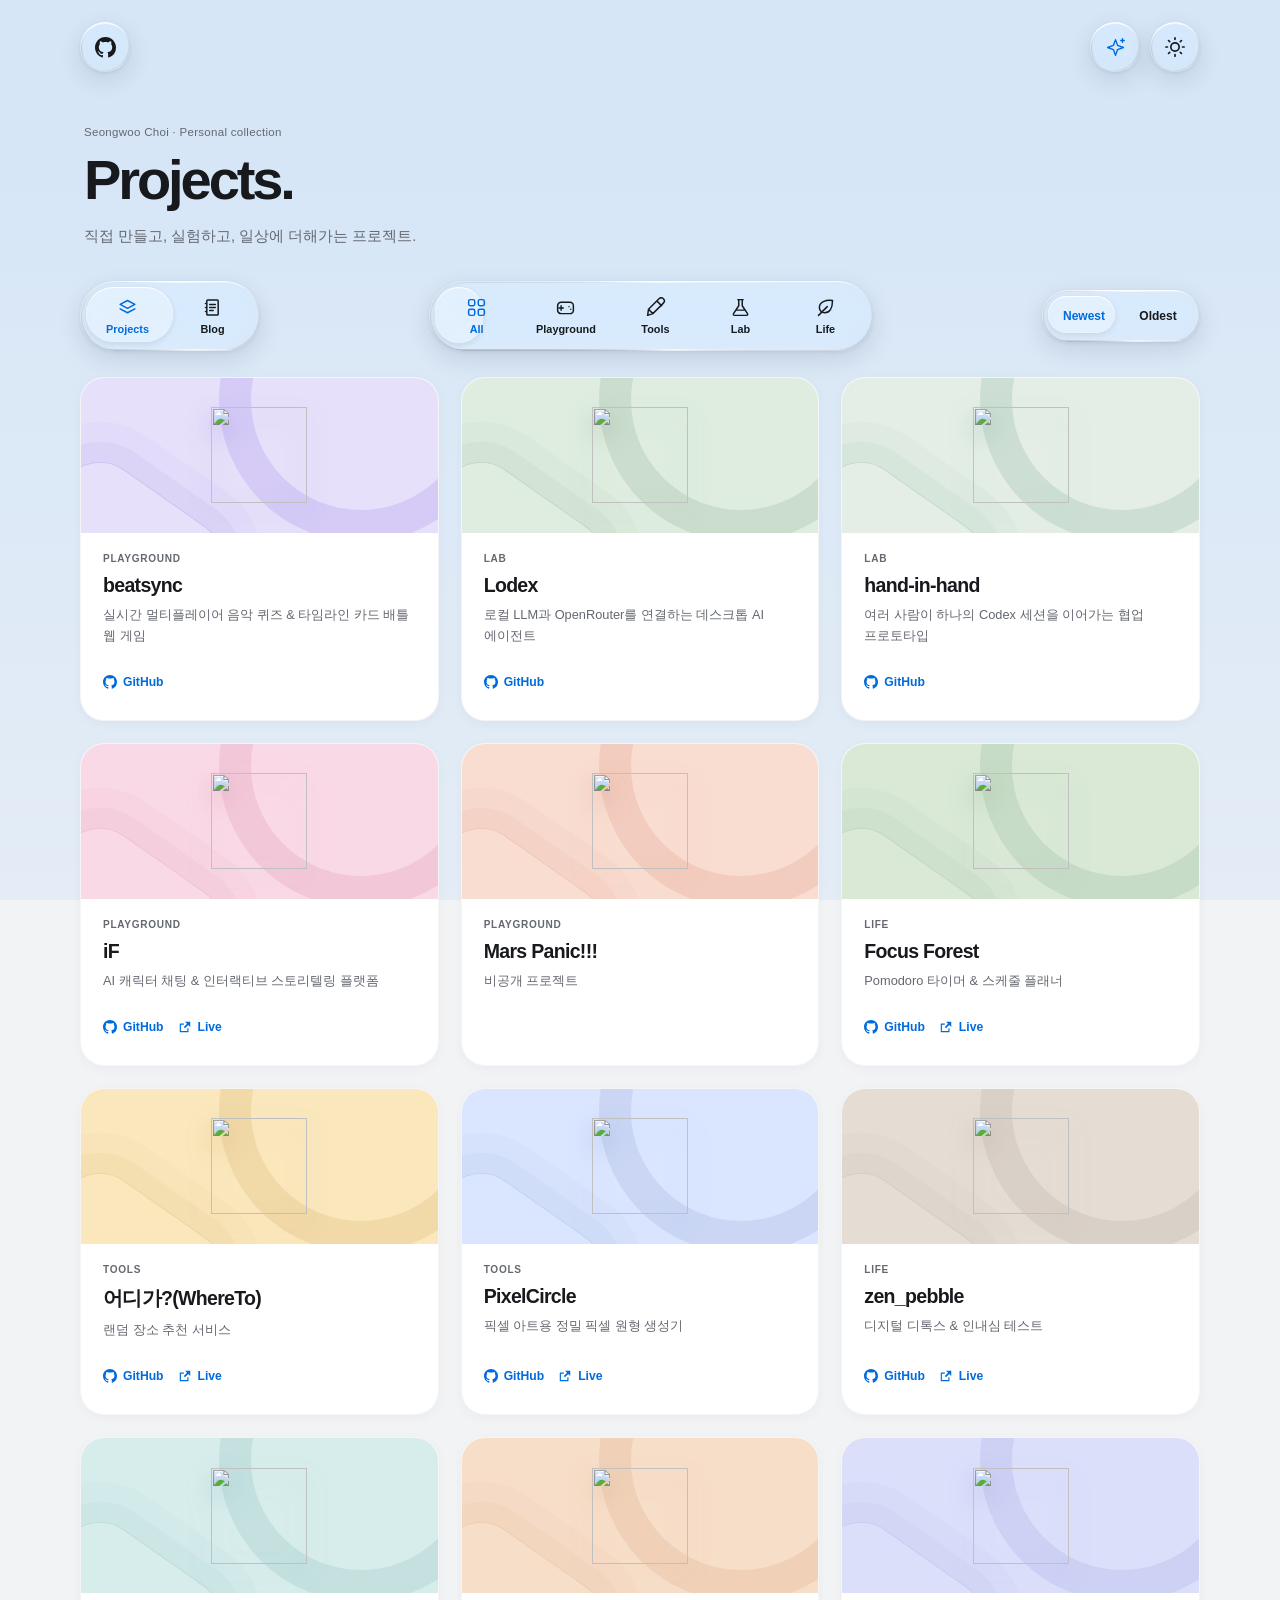
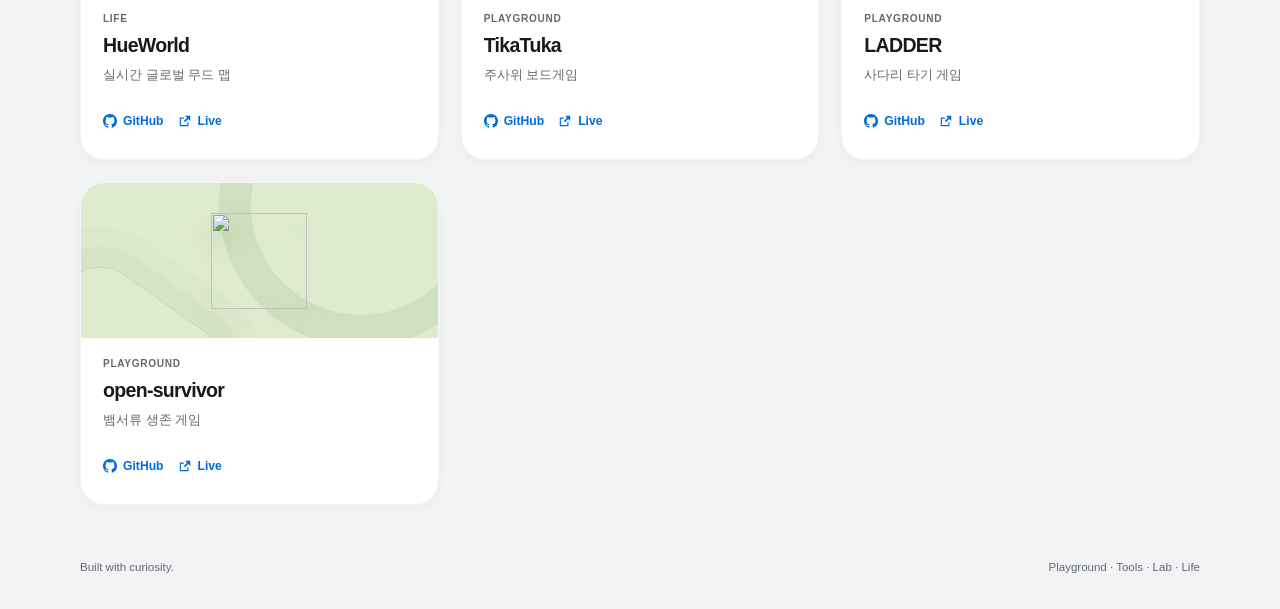
==== index.html @ c8cc0b93 "Pin the post title in a frosted bar and right-align post controls" ====
<!DOCTYPE html>
<html lang="ko">
<head>
<meta charset="UTF-8">
<meta name="viewport" content="width=device-width, initial-scale=1.0, viewport-fit=cover">
<title>My Projects</title>
<link rel="icon" href="data:image/svg+xml,<svg xmlns='http://www.w3.org/2000/svg' viewBox='0 0 32 32'><defs><linearGradient id='g' x1='0' y1='0' x2='1' y2='1'><stop offset='0' stop-color='%23ffffff'/><stop offset='1' stop-color='%23cfe0f5'/></linearGradient></defs><rect width='32' height='32' rx='9' fill='url(%23g)'/><rect x='5' y='11' width='22' height='10' rx='5' fill='%23a8c6ea'/><circle cx='12' cy='16' r='3.2' fill='%23ffffff'/></svg>">
<style>
  :root {
    --safe-area-top: env(safe-area-inset-top, 0px);
    --safe-area-right: env(safe-area-inset-right, 0px);
    --safe-area-bottom: env(safe-area-inset-bottom, 0px);
    --safe-area-left: env(safe-area-inset-left, 0px);
    --bg: #f5f7fa;
    --card-bg: #ffffff;
    --card-shadow: 0 2px 12px rgba(0,0,0,0.08);
    --card-border: 1px solid #e8ecf1;
    --text: #1a1a2e;
    --text-secondary: #555;
    --accent: #4361ee;
    --accent-hover: #3a56d4;
    --header-bg: rgba(255,255,255,0.8);
    --toggle-bg: #e8ecf1;
    --toggle-color: #333;
    --glow: none;
  }
  * { margin: 0; padding: 0; box-sizing: border-box; }
  [hidden] { display: none !important; }
  body {
    font-family: -apple-system, BlinkMacSystemFont, 'Segoe UI', Roboto, 'Noto Sans KR', sans-serif;
    background: var(--bg);
    color: var(--text);
    min-height: 100vh;
    min-height: 100dvh;
    /* Keep content inside device cutouts, with bottom clearance only at the end of the page. */
    padding: var(--safe-area-top) var(--safe-area-right) var(--safe-area-bottom) var(--safe-area-left);
    transition: background 0.6s ease, color 0.4s ease;
    position: relative;
    overflow-x: hidden;
  }

  header {
    position: relative;
    z-index: 2;
    display: flex;
    justify-content: space-between;
    align-items: center;
    padding: 20px 32px;
    backdrop-filter: blur(12px);
    -webkit-backdrop-filter: blur(12px);
    background: var(--header-bg);
    border-bottom: var(--card-border);
    transition: background 0.5s ease, border 0.4s ease;
  }
  header .title-area {
    display: flex;
    align-items: center;
    gap: 10px;
    color: var(--text);
    text-decoration: none;
  }
  header h1 {
    font-size: 1.5rem;
    font-weight: 700;
    letter-spacing: -0.02em;
  }
  header .title-area svg {
    flex-shrink: 0;
    color: var(--text-secondary);
    transition: color 0.25s ease, transform 0.25s ease;
  }
  header .title-area:hover svg {
    color: var(--accent);
    transform: scale(1.12);
  }
  header .title-area svg {
    width: 22px;
    height: 22px;
    fill: currentColor;
  }
  .header-actions {
    display: flex;
    align-items: center;
    gap: 8px;
  }
  #mode-toggle {
    display: flex;
    align-items: center;
    justify-content: center;
    width: 40px;
    height: 40px;
    border-radius: 50%;
    border: var(--card-border);
    background: var(--toggle-bg);
    color: var(--toggle-color);
    cursor: pointer;
    transition: all 0.3s ease;
    backdrop-filter: blur(4px);
    flex-shrink: 0;
  }
  #mode-toggle:hover {
    transform: scale(1.08);
    box-shadow: var(--glow);
  }
  #mode-toggle svg {
    width: 20px;
    height: 20px;
    display: block;
  }
  #mode-toggle:disabled { opacity: 0.5; cursor: default; transform: none; }
  button { font-family: inherit; }
  :is(button, a):focus-visible { outline: 3px solid var(--accent); outline-offset: 4px; }

  main {
    position: relative;
    z-index: 1;
    max-width: 960px;
    margin: 40px auto 60px;
    padding: 0 24px 40px;
  }
  .grid {
    display: grid;
    grid-template-columns: repeat(auto-fit, minmax(280px, 1fr));
    gap: 28px;
  }
  .card {
    background: var(--card-bg);
    border: var(--card-border);
    border-radius: 20px;
    padding: 32px 28px;
    box-shadow: var(--card-shadow);
    backdrop-filter: blur(8px);
    -webkit-backdrop-filter: blur(8px);
    transition: all 0.4s cubic-bezier(0.175, 0.885, 0.32, 1.275);
    display: flex;
    flex-direction: column;
  }
  .card:hover {
    transform: translateY(-6px) scale(1.02);
    box-shadow: var(--card-shadow), var(--glow);
    border-color: var(--accent);
  }
  .card h2 {
    font-size: 1.5rem;
    font-weight: 700;
    margin-bottom: 6px;
    letter-spacing: -0.02em;
  }
  .card .desc {
    font-size: 0.95rem;
    color: var(--text-secondary);
    margin-bottom: 20px;
    line-height: 1.5;
  }
  .card .links {
    margin-top: auto;
    display: flex;
    gap: 12px;
  }
  .card .links a {
    display: inline-flex;
    align-items: center;
    gap: 6px;
    padding: 8px 18px;
    border-radius: 999px;
    font-size: 0.85rem;
    font-weight: 600;
    text-decoration: none;
    transition: all 0.25s ease;
    border: 1px solid var(--accent);
    color: var(--accent);
    background: transparent;
  }
  .card .links a:hover {
    background: var(--accent);
    color: #fff;
  }
  .card .links a svg {
    width: 16px;
    height: 16px;
    fill: currentColor;
    flex-shrink: 0;
  }

  .tabs {
    position: relative;
    z-index: 1;
    display: flex;
    justify-content: center;
    flex-wrap: wrap;
    gap: 8px;
    max-width: 960px;
    margin: 36px auto 0;
    padding: 0 24px;
  }
  .tab-btn {
    appearance: none;
    border: var(--card-border);
    background: var(--toggle-bg);
    color: var(--toggle-color);
    padding: 9px 20px;
    border-radius: 999px;
    font-size: 0.85rem;
    font-weight: 600;
    cursor: pointer;
    transition: all 0.3s ease;
    backdrop-filter: blur(4px);
  }
  .tab-btn:hover {
    transform: scale(1.04);
    box-shadow: var(--glow);
    border-color: var(--accent);
    color: var(--accent);
  }
  .tab-btn.active {
    background: var(--accent);
    border-color: var(--accent);
    color: #fff;
  }
  .tabs-divider {
    width: 1px;
    height: 24px;
    background: currentColor;
    opacity: 0.25;
    align-self: center;
  }

  @media (max-width: 640px) {
    header { padding: 16px 20px; flex-wrap: wrap; gap: 12px; }
    header h1 { font-size: 1.2rem; }
    main { margin-top: 32px; padding: 0 16px 40px; }
    .grid { gap: 20px; }
    .card { padding: 24px 20px; }
    .card h2 { font-size: 1.25rem; }
    .tabs { margin-top: 24px; }
  }

</style>
<link rel="stylesheet" href="liquid-glass.css">
<link rel="stylesheet" href="blog.css">
<script src="liquid-glass.js" defer></script>
<script src="liquid-glass-ui.js" defer></script>
<script src="blog.js" defer></script>
</head>
<body data-theme="liquid-glass" data-mode="light" data-liquid-motion="full">
<script>
  // Resolve the initial mode before rendering visible content, without saving an automatic choice.
  (function() {
    let savedMode = null;
    try { savedMode = localStorage.getItem('projects-portal-mode'); } catch {}
    const prefersDark = typeof window.matchMedia === 'function' && window.matchMedia('(prefers-color-scheme: dark)').matches;
    const mode = savedMode === 'light' || savedMode === 'dark' ? savedMode : (prefersDark ? 'dark' : 'light');
    document.body.dataset.mode = mode;
    document.body.style.colorScheme = mode;
  })();
</script>
<div class="glass-scene" aria-hidden="true"></div>

<header>
  <a class="title-area" data-liquid-surface href="https://github.com/sonic240612" target="_blank" rel="noopener" aria-label="GitHub profile">
    <h1>My Projects</h1>
      <svg viewBox="0 0 16 16"><path d="M8 0C3.58 0 0 3.58 0 8c0 3.54 2.29 6.53 5.47 7.59.4.07.55-.17.55-.38 0-.19-.01-.82-.01-1.49-2.01.37-2.53-.49-2.69-.94-.09-.23-.48-.94-.82-1.13-.28-.15-.68-.52-.01-.53.63-.01 1.08.58 1.23.82.72 1.21 1.87.87 2.33.66.07-.52.28-.87.51-1.07-1.78-.2-3.64-.89-3.64-3.95 0-.87.31-1.59.82-2.15-.08-.2-.36-1.02.08-2.12 0 0 .67-.21 2.2.82.64-.18 1.32-.27 2-.27.68 0 1.36.09 2 .27 1.53-1.04 2.2-.82 2.2-.82.44 1.1.16 1.92.08 2.12.51.56.82 1.27.82 2.15 0 3.07-1.87 3.75-3.65 3.95.29.25.54.73.54 1.48 0 1.07-.01 1.93-.01 2.2 0 .21.15.46.55.38A8.013 8.013 0 0016 8c0-4.42-3.58-8-8-8z"/></svg>
  </a>
  <div class="header-actions">
    <button id="motion-toggle" data-liquid-surface type="button" aria-label="모션 효과 끄기" aria-pressed="true" title="모션 효과 켜짐 · 클릭하여 끄기">
      <svg viewBox="0 0 24 24" fill="none" stroke="currentColor" stroke-width="1.6" stroke-linecap="round" stroke-linejoin="round" aria-hidden="true"><path d="m12 3 2.4 6.6L21 12l-6.6 2.4L12 21l-2.4-6.6L3 12l6.6-2.4Z"/><path d="M20 2v4m-2-2h4"/></svg>
    </button>
    <button id="mode-toggle" data-liquid-surface aria-label="Toggle light/dark mode">
      <svg viewBox="0 0 24 24" fill="none" stroke="currentColor" stroke-width="2" stroke-linecap="round" stroke-linejoin="round"><circle cx="12" cy="12" r="5"/><path d="M12 1v2M12 21v2M4.22 4.22l1.42 1.42M18.36 18.36l1.42 1.42M1 12h2M21 12h2M4.22 19.78l1.42-1.42M18.36 5.64l1.42-1.42"/></svg>
    </button>
  </div>
</header>

<section class="glass-intro" aria-labelledby="intro-title">
  <p class="eyebrow" id="intro-eyebrow">Seongwoo Choi · Personal collection</p>
  <h2 id="intro-title">Projects.</h2>
  <p class="intro-desc" id="intro-desc">직접 만들고, 실험하고, 일상에 더해가는 프로젝트.</p>
</section>

<nav class="tabs" aria-label="섹션과 필터">
  <div class="section-control" data-liquid-surface role="group" aria-label="섹션 선택">
  <span class="selection-lens" aria-hidden="true"></span>
  <button class="tab-btn active" data-section="projects" aria-pressed="true">Projects</button>
  <button class="tab-btn" data-section="blog" aria-pressed="false">Blog</button>
  </div>
  <div class="category-control" data-liquid-surface role="group" aria-label="카테고리 선택">
  <span class="selection-lens" aria-hidden="true"></span>
  <button class="tab-btn active" data-category="all">All</button>
  <button class="tab-btn" data-category="playground">Playground</button>
  <button class="tab-btn" data-category="tools">Tools</button>
  <button class="tab-btn" data-category="lab">Lab</button>
  <button class="tab-btn" data-category="life">Life</button>
  </div>
  <div class="tag-control" data-liquid-surface role="group" aria-label="태그 선택" hidden>
  <span class="selection-lens" aria-hidden="true"></span>
  </div>
  <div class="post-control" id="post-control" role="group" aria-label="포스트 조작" hidden>
    <button class="post-back" id="post-back" data-liquid-surface type="button">
      <svg viewBox="0 0 24 24" fill="none" stroke="currentColor" stroke-width="2" stroke-linecap="round" stroke-linejoin="round" aria-hidden="true"><path d="M19 12H5m7-7-7 7 7 7"/></svg>
      <span>Blog</span>
    </button>
    <a class="post-source" id="post-source" href="#" target="_blank" rel="noopener" data-liquid-surface>원문 Markdown</a>
  </div>
  <span class="tabs-divider" aria-hidden="true"></span>
  <div class="sort-control" data-liquid-surface role="group" aria-label="정렬 순서">
  <span class="selection-lens" aria-hidden="true"></span>
  <button class="tab-btn sort-btn" id="sort-newest">Newest</button>
  <button class="tab-btn sort-btn" id="sort-oldest">Oldest</button>
  </div>
</nav>

<main>
  <div class="grid" id="projects-view">
  <div class="card" data-category="playground" data-date="2026-10-13">
    <h2>beatsync</h2>
    <p class="desc">실시간 멀티플레이어 음악 퀴즈 &amp; 타임라인 카드 배틀 웹 게임</p>
    <div class="links">
      <a href="https://github.com/sonic240612/beatsync" target="_blank" rel="noopener">
        <svg viewBox="0 0 16 16"><path d="M8 0C3.58 0 0 3.58 0 8c0 3.54 2.29 6.53 5.47 7.59.4.07.55-.17.55-.38 0-.19-.01-.82-.01-1.49-2.01.37-2.53-.49-2.69-.94-.09-.23-.48-.94-.82-1.13-.28-.15-.68-.52-.01-.53.63-.01 1.08.58 1.23.82.72 1.21 1.87.87 2.33.66.07-.52.28-.87.51-1.07-1.78-.2-3.64-.89-3.64-3.95 0-.87.31-1.59.82-2.15-.08-.2-.36-1.02.08-2.12 0 0 .67-.21 2.2.82.64-.18 1.32-.27 2-.27.68 0 1.36.09 2 .27 1.53-1.04 2.2-.82 2.2-.82.44 1.1.16 1.92.08 2.12.51.56.82 1.27.82 2.15 0 3.07-1.87 3.75-3.65 3.95.29.25.54.73.54 1.48 0 1.07-.01 1.93-.01 2.2 0 .21.15.46.55.38A8.013 8.013 0 0016 8c0-4.42-3.58-8-8-8z"/></svg>
        GitHub
      </a>
    </div>
  </div>

  <div class="card" data-category="playground" data-date="2026-05-22">
    <h2>LADDER</h2>
    <p class="desc">사다리 타기 게임</p>
    <div class="links">
      <a href="https://github.com/sonic240612/LADDER" target="_blank" rel="noopener">
        <svg viewBox="0 0 16 16"><path d="M8 0C3.58 0 0 3.58 0 8c0 3.54 2.29 6.53 5.47 7.59.4.07.55-.17.55-.38 0-.19-.01-.82-.01-1.49-2.01.37-2.53-.49-2.69-.94-.09-.23-.48-.94-.82-1.13-.28-.15-.68-.52-.01-.53.63-.01 1.08.58 1.23.82.72 1.21 1.87.87 2.33.66.07-.52.28-.87.51-1.07-1.78-.2-3.64-.89-3.64-3.95 0-.87.31-1.59.82-2.15-.08-.2-.36-1.02.08-2.12 0 0 .67-.21 2.2.82.64-.18 1.32-.27 2-.27.68 0 1.36.09 2 .27 1.53-1.04 2.2-.82 2.2-.82.44 1.1.16 1.92.08 2.12.51.56.82 1.27.82 2.15 0 3.07-1.87 3.75-3.65 3.95.29.25.54.73.54 1.48 0 1.07-.01 1.93-.01 2.2 0 .21.15.46.55.38A8.013 8.013 0 0016 8c0-4.42-3.58-8-8-8z"/></svg>
        GitHub
      </a>
      <a href="https://ladder-roulette.vercel.app" target="_blank" rel="noopener">
        <svg viewBox="0 0 24 24"><path d="M10 6v2H5v11h11v-5h2v6a1 1 0 01-1 1H4a1 1 0 01-1-1V7a1 1 0 011-1h6zm11-3v9l-3.5-3.5-5.5 5.5-2-2 5.5-5.5L12 3h9z"/></svg>
        Live
      </a>
    </div>
  </div>

  <div class="card" data-category="playground" data-date="2026-02-20">
    <h2>open-survivor</h2>
    <p class="desc">뱀서류 생존 게임</p>
    <div class="links">
      <a href="https://github.com/sonic240612/open-survivor" target="_blank" rel="noopener">
        <svg viewBox="0 0 16 16"><path d="M8 0C3.58 0 0 3.58 0 8c0 3.54 2.29 6.53 5.47 7.59.4.07.55-.17.55-.38 0-.19-.01-.82-.01-1.49-2.01.37-2.53-.49-2.69-.94-.09-.23-.48-.94-.82-1.13-.28-.15-.68-.52-.01-.53.63-.01 1.08.58 1.23.82.72 1.21 1.87.87 2.33.66.07-.52.28-.87.51-1.07-1.78-.2-3.64-.89-3.64-3.95 0-.87.31-1.59.82-2.15-.08-.2-.36-1.02.08-2.12 0 0 .67-.21 2.2.82.64-.18 1.32-.27 2-.27.68 0 1.36.09 2 .27 1.53-1.04 2.2-.82 2.2-.82.44 1.1.16 1.92.08 2.12.51.56.82 1.27.82 2.15 0 3.07-1.87 3.75-3.65 3.95.29.25.54.73.54 1.48 0 1.07-.01 1.93-.01 2.2 0 .21.15.46.55.38A8.013 8.013 0 0016 8c0-4.42-3.58-8-8-8z"/></svg>
        GitHub
      </a>
      <a href="https://open-survivor.vercel.app" target="_blank" rel="noopener">
        <svg viewBox="0 0 24 24"><path d="M10 6v2H5v11h11v-5h2v6a1 1 0 01-1 1H4a1 1 0 01-1-1V7a1 1 0 011-1h6zm11-3v9l-3.5-3.5-5.5 5.5-2-2 5.5-5.5L12 3h9z"/></svg>
        Live
      </a>
    </div>
  </div>

  <div class="card" data-category="playground" data-date="2026-06-26">
    <h2>TikaTuka</h2>
    <p class="desc">주사위 보드게임</p>
    <div class="links">
      <a href="https://github.com/sonic240612/TikaTuka" target="_blank" rel="noopener">
        <svg viewBox="0 0 16 16"><path d="M8 0C3.58 0 0 3.58 0 8c0 3.54 2.29 6.53 5.47 7.59.4.07.55-.17.55-.38 0-.19-.01-.82-.01-1.49-2.01.37-2.53-.49-2.69-.94-.09-.23-.48-.94-.82-1.13-.28-.15-.68-.52-.01-.53.63-.01 1.08.58 1.23.82.72 1.21 1.87.87 2.33.66.07-.52.28-.87.51-1.07-1.78-.2-3.64-.89-3.64-3.95 0-.87.31-1.59.82-2.15-.08-.2-.36-1.02.08-2.12 0 0 .67-.21 2.2.82.64-.18 1.32-.27 2-.27.68 0 1.36.09 2 .27 1.53-1.04 2.2-.82 2.2-.82.44 1.1.16 1.92.08 2.12.51.56.82 1.27.82 2.15 0 3.07-1.87 3.75-3.65 3.95.29.25.54.73.54 1.48 0 1.07-.01 1.93-.01 2.2 0 .21.15.46.55.38A8.013 8.013 0 0016 8c0-4.42-3.58-8-8-8z"/></svg>
        GitHub
      </a>
      <a href="https://tikatuka-one.vercel.app" target="_blank" rel="noopener">
        <svg viewBox="0 0 24 24"><path d="M10 6v2H5v11h11v-5h2v6a1 1 0 01-1 1H4a1 1 0 01-1-1V7a1 1 0 011-1h6zm11-3v9l-3.5-3.5-5.5 5.5-2-2 5.5-5.5L12 3h9z"/></svg>
        Live
      </a>
    </div>
  </div>

  <div class="card" data-category="life" data-date="2026-06-29">
    <h2>HueWorld</h2>
    <p class="desc">실시간 글로벌 무드 맵</p>
    <div class="links">
      <a href="https://github.com/sonic240612/HueWorld" target="_blank" rel="noopener">
        <svg viewBox="0 0 16 16"><path d="M8 0C3.58 0 0 3.58 0 8c0 3.54 2.29 6.53 5.47 7.59.4.07.55-.17.55-.38 0-.19-.01-.82-.01-1.49-2.01.37-2.53-.49-2.69-.94-.09-.23-.48-.94-.82-1.13-.28-.15-.68-.52-.01-.53.63-.01 1.08.58 1.23.82.72 1.21 1.87.87 2.33.66.07-.52.28-.87.51-1.07-1.78-.2-3.64-.89-3.64-3.95 0-.87.31-1.59.82-2.15-.08-.2-.36-1.02.08-2.12 0 0 .67-.21 2.2.82.64-.18 1.32-.27 2-.27.68 0 1.36.09 2 .27 1.53-1.04 2.2-.82 2.2-.82.44 1.1.16 1.92.08 2.12.51.56.82 1.27.82 2.15 0 3.07-1.87 3.75-3.65 3.95.29.25.54.73.54 1.48 0 1.07-.01 1.93-.01 2.2 0 .21.15.46.55.38A8.013 8.013 0 0016 8c0-4.42-3.58-8-8-8z"/></svg>
        GitHub
      </a>
      <a href="https://hueworld.vercel.app" target="_blank" rel="noopener">
        <svg viewBox="0 0 24 24"><path d="M10 6v2H5v11h11v-5h2v6a1 1 0 01-1 1H4a1 1 0 01-1-1V7a1 1 0 011-1h6zm11-3v9l-3.5-3.5-5.5 5.5-2-2 5.5-5.5L12 3h9z"/></svg>
        Live
      </a>
    </div>
  </div>

  <div class="card" data-category="life" data-date="2026-06-30">
    <h2>zen_pebble</h2>
    <p class="desc">디지털 디톡스 &amp; 인내심 테스트</p>
    <div class="links">
      <a href="https://github.com/sonic240612/zen_pebble" target="_blank" rel="noopener">
        <svg viewBox="0 0 16 16"><path d="M8 0C3.58 0 0 3.58 0 8c0 3.54 2.29 6.53 5.47 7.59.4.07.55-.17.55-.38 0-.19-.01-.82-.01-1.49-2.01.37-2.53-.49-2.69-.94-.09-.23-.48-.94-.82-1.13-.28-.15-.68-.52-.01-.53.63-.01 1.08.58 1.23.82.72 1.21 1.87.87 2.33.66.07-.52.28-.87.51-1.07-1.78-.2-3.64-.89-3.64-3.95 0-.87.31-1.59.82-2.15-.08-.2-.36-1.02.08-2.12 0 0 .67-.21 2.2.82.64-.18 1.32-.27 2-.27.68 0 1.36.09 2 .27 1.53-1.04 2.2-.82 2.2-.82.44 1.1.16 1.92.08 2.12.51.56.82 1.27.82 2.15 0 3.07-1.87 3.75-3.65 3.95.29.25.54.73.54 1.48 0 1.07-.01 1.93-.01 2.2 0 .21.15.46.55.38A8.013 8.013 0 0016 8c0-4.42-3.58-8-8-8z"/></svg>
        GitHub
      </a>
      <a href="https://zen-pebble.vercel.app" target="_blank" rel="noopener">
        <svg viewBox="0 0 24 24"><path d="M10 6v2H5v11h11v-5h2v6a1 1 0 01-1 1H4a1 1 0 01-1-1V7a1 1 0 011-1h6zm11-3v9l-3.5-3.5-5.5 5.5-2-2 5.5-5.5L12 3h9z"/></svg>
        Live
      </a>
    </div>
  </div>

  <div class="card" data-category="tools" data-date="2026-07-01">
    <h2>어디가?(WhereTo)</h2>
    <p class="desc">랜덤 장소 추천 서비스</p>
    <div class="links">
      <a href="https://github.com/sonic240612/whereto" target="_blank" rel="noopener">
        <svg viewBox="0 0 16 16"><path d="M8 0C3.58 0 0 3.58 0 8c0 3.54 2.29 6.53 5.47 7.59.4.07.55-.17.55-.38 0-.19-.01-.82-.01-1.49-2.01.37-2.53-.49-2.69-.94-.09-.23-.48-.94-.82-1.13-.28-.15-.68-.52-.01-.53.63-.01 1.08.58 1.23.82.72 1.21 1.87.87 2.33.66.07-.52.28-.87.51-1.07-1.78-.2-3.64-.89-3.64-3.95 0-.87.31-1.59.82-2.15-.08-.2-.36-1.02.08-2.12 0 0 .67-.21 2.2.82.64-.18 1.32-.27 2-.27.68 0 1.36.09 2 .27 1.53-1.04 2.2-.82 2.2-.82.44 1.1.16 1.92.08 2.12.51.56.82 1.27.82 2.15 0 3.07-1.87 3.75-3.65 3.95.29.25.54.73.54 1.48 0 1.07-.01 1.93-.01 2.2 0 .21.15.46.55.38A8.013 8.013 0 0016 8c0-4.42-3.58-8-8-8z"/></svg>
        GitHub
      </a>
      <a href="https://whereto-swart.vercel.app" target="_blank" rel="noopener">
        <svg viewBox="0 0 24 24"><path d="M10 6v2H5v11h11v-5h2v6a1 1 0 01-1 1H4a1 1 0 01-1-1V7a1 1 0 011-1h6zm11-3v9l-3.5-3.5-5.5 5.5-2-2 5.5-5.5L12 3h9z"/></svg>
        Live
      </a>
    </div>
  </div>

  <div class="card" data-category="tools" data-date="2026-07-01">
    <h2>PixelCircle</h2>
    <p class="desc">픽셀 아트용 정밀 픽셀 원형 생성기</p>
    <div class="links">
      <a href="https://github.com/sonic240612/pixel-circle" target="_blank" rel="noopener">
        <svg viewBox="0 0 16 16"><path d="M8 0C3.58 0 0 3.58 0 8c0 3.54 2.29 6.53 5.47 7.59.4.07.55-.17.55-.38 0-.19-.01-.82-.01-1.49-2.01.37-2.53-.49-2.69-.94-.09-.23-.48-.94-.82-1.13-.28-.15-.68-.52-.01-.53.63-.01 1.08.58 1.23.82.72 1.21 1.87.87 2.33.66.07-.52.28-.87.51-1.07-1.78-.2-3.64-.89-3.64-3.95 0-.87.31-1.59.82-2.15-.08-.2-.36-1.02.08-2.12 0 0 .67-.21 2.2.82.64-.18 1.32-.27 2-.27.68 0 1.36.09 2 .27 1.53-1.04 2.2-.82 2.2-.82.44 1.1.16 1.92.08 2.12.51.56.82 1.27.82 2.15 0 3.07-1.87 3.75-3.65 3.95.29.25.54.73.54 1.48 0 1.07-.01 1.93-.01 2.2 0 .21.15.46.55.38A8.013 8.013 0 0016 8c0-4.42-3.58-8-8-8z"/></svg>
        GitHub
      </a>
      <a href="https://pixel-circle.vercel.app" target="_blank" rel="noopener">
        <svg viewBox="0 0 24 24"><path d="M10 6v2H5v11h11v-5h2v6a1 1 0 01-1 1H4a1 1 0 01-1-1V7a1 1 0 011-1h6zm11-3v9l-3.5-3.5-5.5 5.5-2-2 5.5-5.5L12 3h9z"/></svg>
        Live
      </a>
    </div>
  </div>

  <div class="card" data-category="lab" data-date="2026-09-21">
    <h2>Lodex</h2>
    <p class="desc">로컬 LLM과 OpenRouter를 연결하는 데스크톱 AI 에이전트</p>
    <div class="links">
      <a href="https://github.com/sonic240612/Lodex" target="_blank" rel="noopener">
        <svg viewBox="0 0 16 16"><path d="M8 0C3.58 0 0 3.58 0 8c0 3.54 2.29 6.53 5.47 7.59.4.07.55-.17.55-.38 0-.19-.01-.82-.01-1.49-2.01.37-2.53-.49-2.69-.94-.09-.23-.48-.94-.82-1.13-.28-.15-.68-.52-.01-.53.63-.01 1.08.58 1.23.82.72 1.21 1.87.87 2.33.66.07-.52.28-.87.51-1.07-1.78-.2-3.64-.89-3.64-3.95 0-.87.31-1.59.82-2.15-.08-.2-.36-1.02.08-2.12 0 0 .67-.21 2.2.82.64-.18 1.32-.27 2-.27.68 0 1.36.09 2 .27 1.53-1.04 2.2-.82 2.2-.82.44 1.1.16 1.92.08 2.12.51.56.82 1.27.82 2.15 0 3.07-1.87 3.75-3.65 3.95.29.25.54.73.54 1.48 0 1.07-.01 1.93-.01 2.2 0 .21.15.46.55.38A8.013 8.013 0 0016 8c0-4.42-3.58-8-8-8z"/></svg>
        GitHub
      </a>
    </div>
  </div>

  <div class="card" data-category="lab" data-date="2026-09-20">
    <h2>hand-in-hand</h2>
    <p class="desc">여러 사람이 하나의 Codex 세션을 이어가는 협업 프로토타입</p>
    <div class="links">
      <a href="https://github.com/sonic240612/hand-in-hand" target="_blank" rel="noopener">
        <svg viewBox="0 0 16 16"><path d="M8 0C3.58 0 0 3.58 0 8c0 3.54 2.29 6.53 5.47 7.59.4.07.55-.17.55-.38 0-.19-.01-.82-.01-1.49-2.01.37-2.53-.49-2.69-.94-.09-.23-.48-.94-.82-1.13-.28-.15-.68-.52-.01-.53.63-.01 1.08.58 1.23.82.72 1.21 1.87.87 2.33.66.07-.52.28-.87.51-1.07-1.78-.2-3.64-.89-3.64-3.95 0-.87.31-1.59.82-2.15-.08-.2-.36-1.02.08-2.12 0 0 .67-.21 2.2.82.64-.18 1.32-.27 2-.27.68 0 1.36.09 2 .27 1.53-1.04 2.2-.82 2.2-.82.44 1.1.16 1.92.08 2.12.51.56.82 1.27.82 2.15 0 3.07-1.87 3.75-3.65 3.95.29.25.54.73.54 1.48 0 1.07-.01 1.93-.01 2.2 0 .21.15.46.55.38A8.013 8.013 0 0016 8c0-4.42-3.58-8-8-8z"/></svg>
        GitHub
      </a>
    </div>
  </div>

  <div class="card" data-category="life" data-date="2026-07-25">
    <h2>Focus Forest</h2>
    <p class="desc">Pomodoro 타이머 &amp; 스케줄 플래너</p>
    <div class="links">
      <a href="https://github.com/sonic240612/Focus-Forest" target="_blank" rel="noopener">
        <svg viewBox="0 0 16 16"><path d="M8 0C3.58 0 0 3.58 0 8c0 3.54 2.29 6.53 5.47 7.59.4.07.55-.17.55-.38 0-.19-.01-.82-.01-1.49-2.01.37-2.53-.49-2.69-.94-.09-.23-.48-.94-.82-1.13-.28-.15-.68-.52-.01-.53.63-.01 1.08.58 1.23.82.72 1.21 1.87.87 2.33.66.07-.52.28-.87.51-1.07-1.78-.2-3.64-.89-3.64-3.95 0-.87.31-1.59.82-2.15-.08-.2-.36-1.02.08-2.12 0 0 .67-.21 2.2.82.64-.18 1.32-.27 2-.27.68 0 1.36.09 2 .27 1.53-1.04 2.2-.82 2.2-.82.44 1.1.16 1.92.08 2.12.51.56.82 1.27.82 2.15 0 3.07-1.87 3.75-3.65 3.95.29.25.54.73.54 1.48 0 1.07-.01 1.93-.01 2.2 0 .21.15.46.55.38A8.013 8.013 0 0016 8c0-4.42-3.58-8-8-8z"/></svg>
        GitHub
      </a>
      <a href="https://focus-forest-jet.vercel.app" target="_blank" rel="noopener">
        <svg viewBox="0 0 24 24"><path d="M10 6v2H5v11h11v-5h2v6a1 1 0 01-1 1H4a1 1 0 01-1-1V7a1 1 0 011-1h6zm11-3v9l-3.5-3.5-5.5 5.5-2-2 5.5-5.5L12 3h9z"/></svg>
        Live
      </a>
    </div>
  </div>

  <div class="card" data-category="playground" data-date="2026-08-25">
    <h2>iF</h2>
    <p class="desc">AI 캐릭터 채팅 &amp; 인터랙티브 스토리텔링 플랫폼</p>
    <div class="links">
      <a href="https://github.com/sonic240612/iF" target="_blank" rel="noopener">
        <svg viewBox="0 0 16 16"><path d="M8 0C3.58 0 0 3.58 0 8c0 3.54 2.29 6.53 5.47 7.59.4.07.55-.17.55-.38 0-.19-.01-.82-.01-1.49-2.01.37-2.53-.49-2.69-.94-.09-.23-.48-.94-.82-1.13-.28-.15-.68-.52-.01-.53.63-.01 1.08.58 1.23.82.72 1.21 1.87.87 2.33.66.07-.52.28-.87.51-1.07-1.78-.2-3.64-.89-3.64-3.95 0-.87.31-1.59.82-2.15-.08-.2-.36-1.02.08-2.12 0 0 .67-.21 2.2.82.64-.18 1.32-.27 2-.27.68 0 1.36.09 2 .27 1.53-1.04 2.2-.82 2.2-.82.44 1.1.16 1.92.08 2.12.51.56.82 1.27.82 2.15 0 3.07-1.87 3.75-3.65 3.95.29.25.54.73.54 1.48 0 1.07-.01 1.93-.01 2.2 0 .21.15.46.55.38A8.013 8.013 0 0016 8c0-4.42-3.58-8-8-8z"/></svg>
        GitHub
      </a>
      <a href="https://if-chat-plum.vercel.app" target="_blank" rel="noopener">
        <svg viewBox="0 0 24 24"><path d="M10 6v2H5v11h11v-5h2v6a1 1 0 01-1 1H4a1 1 0 01-1-1V7a1 1 0 011-1h6zm11-3v9l-3.5-3.5-5.5 5.5-2-2 5.5-5.5L12 3h9z"/></svg>
        Live
      </a>
    </div>
  </div>

  <div class="card" data-category="playground" data-date="2026-08-20">
    <h2>Mars Panic!!!</h2>
    <p class="desc">비공개 프로젝트</p>
  </div>
  </div>

  <div class="grid" id="blog-view" hidden></div>
  <p class="blog-status" id="blog-status" role="status" hidden></p>

  <article class="post" id="post-view" hidden aria-labelledby="post-title">
    <div class="post-titlebar" id="post-titlebar" aria-hidden="true">
      <div class="post-titlebar-glass" data-liquid-surface>
        <span class="post-titlebar-date" id="post-titlebar-date"></span>
        <span class="post-titlebar-title" id="post-titlebar-title"></span>
      </div>
    </div>
    <div class="post-panel">
      <div class="post-header">
        <p class="post-eyebrow" id="post-meta"></p>
        <h1 class="post-title" id="post-title"></h1>
        <ul class="post-tags" id="post-tags"></ul>
      </div>
      <div class="prose" id="post-body"></div>
    </div>
    <nav class="post-nav" id="post-nav" aria-label="이전 · 다음 실험 기록"></nav>
  </article>
</main>
<footer class="glass-footer"><span>Built with curiosity.</span><span id="footer-note">Playground · Tools · Lab · Life</span></footer>
<script>
  (function() {
    const body = document.body;
    const modeBtn = document.getElementById('mode-toggle');
    function readPreference(key) {
      try { return localStorage.getItem('projects-portal-' + key); } catch { return null; }
    }
    // Only the Liquid Glass design ships now, so drop any theme choice saved by older builds.
    try { localStorage.removeItem('projects-portal-theme'); } catch {}
    const motionBtn = document.getElementById('motion-toggle');
    // Effects start enabled; only an explicit site-level opt-out disables them.
    let motionPreference = readPreference('motion') === 'reduced' ? 'reduced' : 'full';
    function syncMotionPreference() {
      const enabled = motionPreference === 'full';
      body.dataset.liquidMotion = enabled ? 'full' : 'reduced';
      motionBtn.setAttribute('aria-pressed', String(enabled));
      motionBtn.setAttribute('aria-label', enabled ? '모션 효과 끄기' : '모션 효과 켜기');
      motionBtn.title = enabled ? '모션 효과 켜짐 · 클릭하여 끄기' : '모션 효과 꺼짐 · 클릭하여 켜기';
    }
    motionBtn.addEventListener('click', function() {
      motionPreference = body.dataset.liquidMotion === 'full' ? 'reduced' : 'full';
      try { localStorage.setItem('projects-portal-motion', motionPreference); } catch {}
      syncMotionPreference();
    });
    syncMotionPreference();

    function syncModeIcon(mode) {
      if (mode === 'dark') {
        modeBtn.innerHTML = '<svg viewBox="0 0 24 24" fill="none" stroke="currentColor" stroke-width="2" stroke-linecap="round" stroke-linejoin="round"><path d="M21 12.79A9 9 0 1 1 11.21 3 7 7 0 0 0 21 12.79z"/></svg>';
      } else {
        modeBtn.innerHTML = '<svg viewBox="0 0 24 24" fill="none" stroke="currentColor" stroke-width="2" stroke-linecap="round" stroke-linejoin="round"><circle cx="12" cy="12" r="5"/><path d="M12 1v2M12 21v2M4.22 4.22l1.42 1.42M18.36 18.36l1.42 1.42M1 12h2M21 12h2M4.22 19.78l1.42-1.42M18.36 5.64l1.42-1.42"/></svg>';
      }
    }

    function syncModeControl() {
      const mode = body.dataset.mode;
      syncModeIcon(mode);
      const label = mode === 'dark' ? '라이트 모드로 변경' : '다크 모드로 변경';
      modeBtn.setAttribute('aria-label', label);
      modeBtn.title = label;
      body.style.colorScheme = mode;
    }

    function setMode(mode, persist = true) {
      body.setAttribute('data-mode', mode);
      syncModeControl();
      if (persist) {
        try { localStorage.setItem('projects-portal-mode', mode); } catch {}
      }
    }

    modeBtn.addEventListener('click', function() {
      const cur = body.getAttribute('data-mode') || 'light';
      setMode(cur === 'light' ? 'dark' : 'light');
    });

    const tabBtns = document.querySelectorAll('.tab-btn[data-category], .tab-btn[data-section]');
    const catBtns = document.querySelectorAll('.tab-btn[data-category]');
    const categoryIcons = {
      all: '<rect x="3" y="3" width="7" height="7" rx="2"/><rect x="14" y="3" width="7" height="7" rx="2"/><rect x="3" y="14" width="7" height="7" rx="2"/><rect x="14" y="14" width="7" height="7" rx="2"/>',
      playground: '<rect x="3" y="6" width="18" height="13" rx="4"/><path d="M7 10v5m-2.5-2.5h5M16 11h.01M18 14h.01"/>',
      tools: '<path d="m14 5 5 5M3 21l6-2L21 7a2 2 0 0 0-5-5L4 14zM4 14l5 5"/>',
      lab: '<path d="M9 3h6M10 3v7l-6 9a1.3 1.3 0 0 0 1 2h14a1.3 1.3 0 0 0 1-2l-6-9V3M7 15h10"/>',
      life: '<path d="M20 4c-8-1-15 2-15 8a6 6 0 0 0 6 6c6 0 9-6 9-14ZM4 21l10-10"/>'
    };
    const sectionIcons = {
      projects: '<path d="M12 4 3.6 8.5 12 13l8.4-4.5L12 4Z"/><path d="M3.6 13.5 12 18l8.4-4.5"/>',
      blog: '<path d="M6.5 3.4h11a1 1 0 0 1 1 1v15.2a1 1 0 0 1-1 1h-11a1 1 0 0 1-1-1V4.4a1 1 0 0 1 1-1Z"/><path d="M8.8 8.6h6.4M8.8 12h6.4M8.8 15.4h4"/><path d="M4 7.4h.01M4 12h.01M4 16.6h.01"/>'
    };
    const tabIcons = Object.assign({}, categoryIcons, sectionIcons);
    tabBtns.forEach(function(btn) {
      const icon = document.createElementNS('http://www.w3.org/2000/svg', 'svg');
      icon.setAttribute('class', 'tab-icon');
      icon.setAttribute('viewBox', '0 0 24 24');
      icon.setAttribute('aria-hidden', 'true');
      icon.innerHTML = tabIcons[btn.dataset.category || btn.dataset.section];
      const label = document.createElement('span');
      label.className = 'tab-label';
      label.textContent = btn.textContent;
      btn.textContent = '';
      btn.append(icon, label);
    });
    const cards = document.querySelectorAll('#projects-view .card');
    const artwork = {
      'Lodex': ['lodex', '#deeddf', '#42694d'],
      'hand-in-hand': ['hand-in-hand', '#e4eee6', '#287757'],
      'iF': ['if', '#fad9e6', '#b74878'],
      'Mars Panic!!!': ['mars-panic', '#f9ddd1', '#be5435'],
      'Focus Forest': ['focus-forest', '#d9e9d6', '#467955'],
      '어디가?(WhereTo)': ['whereto', '#fae7bc', '#ac771d'],
      'PixelCircle': ['pixel-circle', '#dae5ff', '#536da4'],
      'zen_pebble': ['zen-pebble', '#e5ddd4', '#80756c'],
      'HueWorld': ['hue-world', '#d7edec', '#3c8989'],
      'TikaTuka': ['tikatuka', '#f7dec9', '#b9763e'],
      'LADDER': ['ladder', '#dcdffa', '#666dc3'],
      'open-survivor': ['open-survivor', '#dfebcd', '#63834d'],
      'beatsync': ['beatsync', '#e6e0fa', '#5a32d1']
    };
    cards.forEach(function(card) {
      const category = card.dataset.category;
      const meta = document.createElement('div');
      meta.className = 'project-meta';
      meta.setAttribute('aria-hidden', 'true');
      meta.innerHTML = '<span class="project-icon"><svg viewBox="0 0 24 24">' + categoryIcons[category] + '</svg></span><span class="project-category">' + category + '</span>';
      card.prepend(meta);
      const artData = artwork[card.querySelector('h2').textContent];
      const art = document.createElement('div');
      art.className = 'project-art';
      art.setAttribute('aria-hidden', 'true');
      art.style.setProperty('--art-bg', artData[1]);
      art.style.setProperty('--art-color', artData[2]);
      const mark = document.createElement('img');
      mark.className = 'project-app-icon';
      mark.src = 'assets/project-icons/' + artData[0] + '.svg';
      mark.alt = '';
      mark.width = 96;
      mark.height = 96;
      mark.decoding = 'async';
      mark.draggable = false;
      art.appendChild(mark);
      card.prepend(art);
    });

    function applyCategory(cat) {
      portal.category = cat;
      cards.forEach(function(card) {
        card.style.display = (cat === 'all' || card.dataset.category === cat) ? '' : 'none';
      });
      catBtns.forEach(function(btn) {
        btn.classList.toggle('active', btn.dataset.category === cat);
        btn.setAttribute('aria-pressed', String(btn.dataset.category === cat));
      });
    }

    catBtns.forEach(function(btn) {
      btn.addEventListener('click', function() {
        const cat = btn.dataset.category;
        applyCategory(cat);
        try { localStorage.setItem('projects-portal-category', cat); } catch {}
      });
    });

    const mainGrid = document.getElementById('projects-view');
    const sortNewestBtn = document.getElementById('sort-newest');
    const sortOldestBtn = document.getElementById('sort-oldest');

    function applySort(order, persist = true) {
      const sorted = Array.prototype.slice.call(cards).sort(function(a, b) {
        const da = a.dataset.date || '';
        const db = b.dataset.date || '';
        return order === 'newest' ? db.localeCompare(da) : da.localeCompare(db);
      });
      sorted.forEach(function(card) { mainGrid.appendChild(card); });
      sortNewestBtn.classList.toggle('active', order === 'newest');
      sortOldestBtn.classList.toggle('active', order === 'oldest');
      sortNewestBtn.setAttribute('aria-pressed', String(order === 'newest'));
      sortOldestBtn.setAttribute('aria-pressed', String(order === 'oldest'));
      portal.sort = order;
      if (persist) {
        try { localStorage.setItem('projects-portal-sort', order); } catch {}
        document.dispatchEvent(new CustomEvent('portal:sort', { detail: { order } }));
      }
    }

    sortNewestBtn.addEventListener('click', function() { applySort('newest'); });
    sortOldestBtn.addEventListener('click', function() { applySort('oldest'); });

    // ---- Sections: Projects / Blog -------------------------------------
    // The controller owns which view and which filter group is visible.
    // blog.js fills #blog-view / #post-view and toggles body.dataset.view.
    const sectionBtns = Array.prototype.slice.call(document.querySelectorAll('.tab-btn[data-section]'));
    const blogView = document.getElementById('blog-view');
    const postView = document.getElementById('post-view');
    const categoryControl = document.querySelector('.category-control');
    const tagControl = document.querySelector('.tag-control');
    const postControl = document.getElementById('post-control');
    const sortControl = document.querySelector('.sort-control');
    const introCopy = {
      projects: {
        eyebrow: 'Seongwoo Choi · Personal collection',
        title: 'Projects.',
        desc: '직접 만들고, 실험하고, 일상에 더해가는 프로젝트.',
        note: 'Playground · Tools · Lab · Life'
      },
      blog: {
        eyebrow: '',
        title: 'Blog',
        desc: '',
        note: ''
      }
    };

    const portal = window.portal = {
      section: 'projects',
      category: 'all',
      sort: 'newest',
      setSection: function(section) {
        portal.section = section === 'blog' ? 'blog' : 'projects';
        const blogOpen = portal.section === 'blog';
        const postOpen = blogOpen && body.dataset.view === 'post';
        sectionBtns.forEach(function(btn) {
          const on = btn.dataset.section === portal.section;
          btn.classList.toggle('active', on);
          btn.setAttribute('aria-pressed', String(on));
        });
        mainGrid.hidden = portal.section !== 'projects';
        blogView.hidden = !blogOpen || postOpen;
        postView.hidden = !postOpen;
        categoryControl.hidden = portal.section !== 'projects';
        // 포스트를 읽고 있는 동안에는 목록 필터 바를 숨기고, 되돌아가기·원문 단추를 같은 자리에 보여줍니다.
        tagControl.hidden = portal.section !== 'blog' || postOpen;
        postControl.hidden = !postOpen;
        sortControl.hidden = postOpen;
        const copy = introCopy[portal.section];
        const introEyebrow = document.getElementById('intro-eyebrow');
        const introDesc = document.getElementById('intro-desc');
        introEyebrow.textContent = copy.eyebrow;
        introEyebrow.hidden = !copy.eyebrow;
        document.getElementById('intro-title').textContent = copy.title;
        introDesc.textContent = copy.desc;
        introDesc.hidden = !copy.desc;
        document.getElementById('footer-note').textContent = copy.note;
        // 상태 메시지는 Blog 목록에서 텍스트가 실제로 있을 때만 보입니다.
        const blogStatus = document.getElementById('blog-status');
        blogStatus.hidden = !blogOpen || postOpen || !blogStatus.textContent;
        document.title = blogOpen ? 'Blog · My Projects' : 'My Projects';
        try { localStorage.setItem('projects-portal-section', portal.section); } catch {}
        document.dispatchEvent(new CustomEvent('portal:section', { detail: { section: portal.section } }));
      }
    };

    sectionBtns.forEach(function(btn) {
      btn.addEventListener('click', function() {
        const section = btn.dataset.section;
        if (section === 'blog') {
          if (!/^#\/blog/.test(location.hash)) location.hash = '#/blog';
        } else if (/^#\//.test(location.hash)) {
          // Clear the post route without jumping the page.
          try { history.pushState(null, '', location.pathname + location.search); }
          catch (error) { /* file:// 미리보기에서는 해시를 그대로 둡니다. */ }
        }
        portal.setSection(section);
      });
    });

    const savedCategory = readPreference('category');
    setMode(body.dataset.mode, false);
    applyCategory(['all', 'playground', 'tools', 'lab', 'life'].includes(savedCategory) ? savedCategory : 'all');
    applySort(readPreference('sort') === 'oldest' ? 'oldest' : 'newest', false);
    portal.setSection(readPreference('section') === 'blog' ? 'blog' : 'projects');
  })();
</script>
</body>
</html>
---- liquid-glass.css ----
/* Content remains solid. Only the floating controls use Liquid Glass. */
.glass-filter-defs { position: absolute; width: 0; height: 0; overflow: hidden; pointer-events: none; }

[data-theme="liquid-glass"] {
  /* Keep the negative-z wallpaper above the page canvas, behind the content. */
  isolation: isolate;
  overflow-anchor: none;
  --bg: #f2f3f5;
  --text: #17191d;
  --text-secondary: #646870;
  --accent: #006bdf;
  --accent-hover: #0055b3;
  --card-bg: #fff;
  --card-border: 1px solid rgba(24,34,48,0.045);
  --card-shadow: 0 3px 12px rgba(21,34,53,0.035);
  --glass-fill: rgba(255,255,255,0.09);
  --glass-rim: rgba(255,255,255,0.95);
  --glass-shade: rgba(28,38,56,0.2);
  --glass-fallback: rgba(248,249,251,0.94);
  --lens-fill: rgba(255,255,255,0.28);
  --pressed-light: rgba(255,255,255,0.72);
  --surface-shadow: 0 8px 24px rgba(23,36,56,0.12), 0 1px 4px rgba(23,36,56,0.08);
  color-scheme: light;
}
[data-theme="liquid-glass"][data-mode="dark"] {
  --bg: #121316;
  --text: #f5f5f7;
  --text-secondary: #a9adb5;
  --accent: #70b5ff;
  --accent-hover: #a8d2ff;
  --card-bg: #202226;
  --card-border: 1px solid rgba(255,255,255,0.055);
  --card-shadow: 0 3px 12px rgba(0,0,0,0.09);
  --glass-fill: rgba(20,28,44,0.2);
  --glass-rim: rgba(255,255,255,0.5);
  --glass-shade: rgba(0,0,0,0.7);
  --glass-fallback: rgba(36,38,43,0.96);
  --lens-fill: rgba(255,255,255,0.13);
  --pressed-light: rgba(255,255,255,0.24);
  --surface-shadow: 0 8px 24px rgba(0,0,0,0.28), 0 1px 4px rgba(0,0,0,0.18);
  color-scheme: dark;
}
[data-theme="liquid-glass"] .glass-scene {
  display: block;
  position: fixed;
  inset: 0;
  pointer-events: none;
  /* Safari excludes negative-z full-viewport backgrounds from its solid toolbar tint sampling. */
  z-index: -1;
  background: #d6e6f7 url('glass-wallpaper.svg') center top / cover no-repeat;
}
[data-theme="liquid-glass"][data-mode="dark"] .glass-scene {
  background-color: #182d53;
  background-blend-mode: multiply;
}
[data-theme="liquid-glass"] .glass-scene::after {
  content: '';
  position: absolute;
  inset: 0;
  background: linear-gradient(0deg, var(--bg), transparent 85%);
  opacity: .5;
}
/* Safari clips fixed layers at its browser controls, even when they overscan.
   Paint iOS wallpaper on the root canvas instead, so it belongs to the scrolling
   document behind Safari's chrome. The mirrored tile has no hard repeat seam.
   Do not use background-attachment: fixed here; it has the same iOS limitation. */
@supports (-webkit-touch-callout: none) {
  :root:has(body[data-theme="liquid-glass"]) {
    background: #d6e6f7 url('glass-wallpaper-scroll.svg') center top / max(100%, 160vh) 200vh repeat-y scroll;
    background-size: max(100%, 160lvh) 200lvh;
    color-scheme: light;
  }
  :root:has(body[data-theme="liquid-glass"][data-mode="dark"]) {
    background-color: #182d53;
    background-blend-mode: multiply;
    color-scheme: dark;
  }
  body[data-theme="liquid-glass"] {
    background: transparent;
    /* Avoid briefly covering the root wallpaper when switching themes. */
    transition: color .4s ease;
  }
  [data-theme="liquid-glass"] .glass-scene {
    display: none;
  }
}
[data-theme="liquid-glass"] [data-liquid-surface] {
  --pointer-x: 50%;
  --pointer-y: 0%;
  --light-angle: 145deg;
  position: relative;
  isolation: isolate;
  background: transparent;
  border: 0;
  border-radius: 999px;
  box-shadow: var(--surface-shadow);
  backdrop-filter: none;
  -webkit-backdrop-filter: none;
  transition: box-shadow 0.3s;
}
/* Refraction, illumination and the specular rim are independent of the text. */
[data-theme="liquid-glass"] [data-liquid-surface]::before {
  content: '';
  position: absolute;
  z-index: -1;
  inset: 0;
  border-radius: inherit;
  pointer-events: none;
  background: radial-gradient(ellipse at var(--pointer-x) var(--pointer-y), rgb(255 255 255 / calc(var(--surface-glow, 0) * .3)), transparent 70%), var(--glass-fill);
  -webkit-backdrop-filter: blur(12px) saturate(1.4);
  backdrop-filter: var(--liquid-filter, blur(12px) saturate(1.4));
  box-shadow: inset 0 0 0 1px rgba(255,255,255,0.14), inset 1px 1px 1px var(--glass-rim), inset -1px -1px 1px var(--glass-shade);
}
[data-theme="liquid-glass"] [data-liquid-surface]::after {
  content: '';
  position: absolute;
  z-index: 3;
  inset: 0;
  border-radius: inherit;
  pointer-events: none;
  padding: 1.5px;
  background: conic-gradient(from var(--light-angle), var(--glass-rim), transparent 18%, var(--glass-shade) 32%, transparent 48%, var(--glass-rim) 64%, transparent 83%, var(--glass-rim));
  -webkit-mask: linear-gradient(#fff 0 0) content-box, linear-gradient(#fff 0 0);
  -webkit-mask-composite: xor;
  mask: linear-gradient(#fff 0 0) content-box, linear-gradient(#fff 0 0);
  mask-composite: exclude;
  opacity: 0.75;
  transition: opacity 0.25s;
}
[data-theme="liquid-glass"] [data-liquid-surface]:hover::after { opacity: 1; }
[data-theme="liquid-glass"] [data-liquid-surface].is-pressing::before { background: radial-gradient(ellipse at var(--pointer-x) var(--pointer-y), var(--pressed-light), transparent 75%), var(--glass-fill); }
[data-theme="liquid-glass"] [data-liquid-surface].is-pressing::after { opacity: 1; }
[data-theme="liquid-glass"] header {
  position: sticky;
  top: calc(18px + var(--safe-area-top));
  z-index: 20;
  width: calc(100% - 64px);
  max-width: 1120px;
  margin: 22px auto 0;
  padding: 0;
  gap: 12px;
  border: 0;
  background: transparent;
  backdrop-filter: none;
  -webkit-backdrop-filter: none;
}
/* 좌측 상단은 GitHub 아이콘만 남기고, 이름은 화면판 독서기를 위해 감춥니다. */
[data-theme="liquid-glass"] header .title-area { width: 50px; height: 50px; padding: 0; justify-content: center; gap: 0; cursor: pointer; }
[data-theme="liquid-glass"] header h1 { position: absolute; width: 1px; height: 1px; clip-path: inset(50%); overflow: hidden; }
[data-theme="liquid-glass"] header .title-area { cursor: pointer; }
[data-theme="liquid-glass"] header .title-area svg { color: var(--text); width: 21px; height: 21px; }
[data-theme="liquid-glass"] .header-actions { gap: 10px; }
[data-theme="liquid-glass"] :is(#motion-toggle, #mode-toggle) {
  background: transparent;
  border: 0;
  backdrop-filter: none;
  -webkit-backdrop-filter: none;
  box-shadow: var(--surface-shadow);
  transform: translate3d(var(--surface-x,0px),var(--surface-y,0px),0) scale(var(--surface-scale-x,1),var(--surface-scale-y,1));
  transition: box-shadow .3s, color .2s;
}
[data-theme="liquid-glass"] :is(#motion-toggle, #mode-toggle):hover { box-shadow: var(--surface-shadow); }
[data-theme="liquid-glass"] #motion-toggle { display: grid; place-items: center; width: 50px; height: 50px; padding: 0; color: var(--text-secondary); cursor: pointer; flex-shrink: 0; }
[data-theme="liquid-glass"] #motion-toggle[aria-pressed="true"] { color: var(--accent); }
[data-theme="liquid-glass"] #motion-toggle svg { width: 21px; height: 21px; }
[data-theme="liquid-glass"] #mode-toggle { width: 50px; height: 50px; color: var(--text); }
[data-theme="liquid-glass"] #mode-toggle svg { animation: mode-appear 0.32s ease; }
@keyframes mode-appear { from { transform: rotate(-35deg) scale(.65); opacity: 0; } to { transform: none; opacity: 1; } }
[data-theme="liquid-glass"] .glass-intro { display: block; position: relative; max-width: 1120px; margin: 54px auto 32px; padding: 0 4px; }
.glass-intro .eyebrow { font-size: .72rem; color: var(--text-secondary); margin-bottom: 12px; letter-spacing: .025em; }
.glass-intro h2 { font-size: clamp(2.6rem, 5vw, 3.5rem); line-height: 1.07; font-weight: 700; letter-spacing: -.055em; }
.glass-intro .intro-desc { margin-top: 14px; font-size: .91rem; line-height: 1.7; color: var(--text-secondary); word-break: keep-all; }
[data-theme="liquid-glass"] .tabs {
  position: sticky;
  top: calc(90px + var(--safe-area-top));
  z-index: 15;
  width: calc(100% - 64px);
  max-width: 1120px;
  margin: 0 auto;
  padding: 0;
  display: flex;
  justify-content: space-between;
  align-items: center;
  gap: 16px;
  flex-wrap: nowrap;
}
[data-theme="liquid-glass"] :is(.section-control, .category-control, .tag-control, .sort-control) { display: flex; padding: 6px; gap: 2px; touch-action: pan-y; }
[data-theme="liquid-glass"] .tabs [hidden] { display: none; }
[data-theme="liquid-glass"] .tabs-divider { display: none; }
[data-theme="liquid-glass"] .tab-btn {
  display: flex;
  flex-direction: column;
  justify-content: center;
  align-items: center;
  gap: 5px;
  min-width: 83px;
  min-height: 58px;
  padding: 8px 16px;
  color: var(--text);
  font-size: .68rem;
  font-weight: 550;
  border: 0;
  background: transparent;
  backdrop-filter: none;
  position: relative;
  z-index: 2;
  transition: color .25s, transform .35s cubic-bezier(.2,.9,.3,1.4);
}
[data-theme="liquid-glass"] .tab-btn:hover { transform: none; color: var(--accent); box-shadow: none; }
[data-theme="liquid-glass"] .tab-btn.active { color: var(--accent); background: transparent; box-shadow: none; }
[data-theme="liquid-glass"] .tab-btn:active { transform: scale(.94); }
[data-theme="liquid-glass"] .tab-icon { display: block; width: 21px; height: 21px; fill: none; stroke: currentColor; stroke-width: 1.7; stroke-linecap: round; stroke-linejoin: round; }
[data-theme="liquid-glass"] .tab-label { display: block; max-height: 16px; opacity: 1; transition: max-height .4s cubic-bezier(.2,.8,.2,1), opacity .22s, transform .3s; }
[data-theme="liquid-glass"] :is(.section-control, .category-control, .tag-control) .tab-btn { transition: min-height .4s cubic-bezier(.2,.8,.2,1), gap .4s, color .2s; }
/* 스크롤을 내리면 섹션·카테고리·태그 단추가 함께 줄어들어 조작 계층이 가벼워집니다. */
[data-theme="liquid-glass"].glass-compact :is(.section-control, .category-control, .tag-control) .tab-btn { min-height: 42px; gap: 0; }
[data-theme="liquid-glass"].glass-compact .tab-label { max-height: 0; opacity: 0; transform: translateY(-3px); overflow: hidden; }
/* 포스트를 읽을 때 되돌아가기·원문 단추를 정렬 단추가 있던 오른쪽 칸에 둡니다. */
[data-theme="liquid-glass"] .post-control { display: flex; align-items: center; gap: 10px; }
[data-theme="liquid-glass"] .post-control[hidden] { display: none; }
[data-theme="liquid-glass"] .post-control :is(.post-back, .post-source) { transition: min-height .4s cubic-bezier(.2,.8,.2,1), padding .4s cubic-bezier(.2,.8,.2,1), color .2s; }
[data-theme="liquid-glass"].glass-compact .post-control :is(.post-back, .post-source) { min-height: 42px; padding-block: 6px; }
[data-theme="liquid-glass"] .sort-btn { min-height: 40px; min-width: 72px; padding: 9px 14px; font-size: .75rem; }
[data-theme="liquid-glass"] .selection-lens {
  display: block;
  position: absolute;
  left: var(--lens-x, 6px);
  top: var(--lens-y, 6px);
  width: var(--lens-width, 83px);
  height: var(--lens-height, 58px);
  border-radius: 999px;
  z-index: 1;
  pointer-events: none;
  background: var(--lens-fill);
  box-shadow: inset 0 1px 1px var(--glass-rim), inset 0 -1px 1px rgba(255,255,255,.25), 0 2px 6px rgba(0,0,0,.09);
  transform: rotate(var(--lens-rotate,0deg)) scale(var(--lens-scale-x,1),var(--lens-scale-y,1));
  transition: none;
  will-change: left, width, transform;
}
[data-theme="liquid-glass"] main { position: relative; max-width: 1120px; padding: 0 0 32px; margin: 26px auto 0; }
[data-theme="liquid-glass"] .grid { grid-template-columns: repeat(3, minmax(0,1fr)); gap: 22px; }
[data-theme="liquid-glass"] .grid[hidden] { display: none; }
[data-theme="liquid-glass"] .card { padding: 0 22px 22px; border-radius: 24px; overflow: hidden; min-width: 0; backdrop-filter: none; -webkit-backdrop-filter: none; box-shadow: var(--card-shadow); transition: transform .3s, box-shadow .3s; }
[data-theme="liquid-glass"] .card::before { content: none; }
[data-theme="liquid-glass"] .card:hover { transform: translateY(-3px); border-color: transparent; box-shadow: 0 10px 24px rgba(20,30,50,.09); }
[data-theme="liquid-glass"] .project-art {
  display: grid;
  place-items: center;
  position: relative;
  isolation: isolate;
  height: 155px;
  margin: 0 -22px 20px;
  overflow: hidden;
  background: var(--art-bg, #d9e6f3);
  color: var(--art-color, #295888);
}
.project-art::before { content: ''; position: absolute; width: 220px; height: 220px; border: 32px solid currentColor; border-radius: 50%; opacity: .12; right: -65px; top: -120px; }
.project-art::after { content: ''; position: absolute; width: 180px; height: 180px; border: 1px solid currentColor; border-radius: 42px; opacity: .16; left: -60px; bottom: -130px; transform: rotate(35deg); box-shadow: 0 0 0 20px color-mix(in srgb, currentColor 30%, transparent), 0 0 0 40px color-mix(in srgb, currentColor 15%, transparent); }
.project-art .project-app-icon { display: block; position: relative; z-index: 1; width: 96px; height: 96px; object-fit: contain; filter: drop-shadow(0 10px 12px color-mix(in srgb, var(--art-color) 26%, transparent)); transition: transform .4s cubic-bezier(.2,.8,.2,1.2); }
[data-theme="liquid-glass"][data-liquid-motion="full"] .card:hover .project-app-icon { transform: translateY(-3px) scale(1.045); }
[data-theme="liquid-glass"] .project-meta { display: flex; align-items: center; justify-content: space-between; margin: 0 0 10px; }
[data-theme="liquid-glass"] .project-icon { display: none; }
[data-theme="liquid-glass"] .project-category { font-size: .63rem; font-weight: 650; color: var(--text-secondary); letter-spacing: .07em; text-transform: uppercase; }
[data-theme="liquid-glass"] .card h2 { margin-bottom: 7px; font-size: 1.22rem; font-weight: 650; letter-spacing: -.035em; overflow-wrap: anywhere; }
[data-theme="liquid-glass"] .card .desc { font-size: .8rem; line-height: 1.65; margin-bottom: 20px; word-break: keep-all; overflow-wrap: anywhere; }
[data-theme="liquid-glass"] .card .links { gap: 14px; }
[data-theme="liquid-glass"] .card .links a { border: 0; border-radius: 8px; padding: 4px 0; min-height: 32px; font-size: .76rem; color: var(--accent); font-weight: 550; background: none; }
[data-theme="liquid-glass"] .card .links a:hover { text-decoration: underline; background: none; box-shadow: none; }
[data-theme="liquid-glass"] .card .links svg { width: 14px; height: 14px; }
[data-theme="liquid-glass"] .glass-footer { display: flex; position: relative; justify-content: space-between; gap: 16px; max-width: 1120px; margin: 0 auto; padding: 24px 0 36px; font-size: .72rem; color: var(--text-secondary); }
[data-theme="liquid-glass"].glass-scrolled [data-liquid-surface] {
  --glass-fill: rgba(248,249,251,.28);
  --glass-blur: 0.4px;
  box-shadow: var(--surface-shadow), 0 5px 12px rgba(0,0,0,.08);
}
[data-theme="liquid-glass"][data-mode="dark"].glass-scrolled [data-liquid-surface] { --glass-fill: rgba(24,26,32,.55); }
/* 본문 글자 위에 얹히는 제목 고정 바는 유리를 한 겹 더 짙게 세웁니다. */
[data-theme="liquid-glass"] .post-titlebar-glass { --glass-fill: color-mix(in srgb, var(--card-bg) 90%, transparent); border-radius: 20px; }
[data-theme="liquid-glass"].glass-scrolled .post-titlebar-glass { --glass-fill: color-mix(in srgb, var(--card-bg) 90%, transparent); }
[data-theme="liquid-glass"][data-mode="dark"].glass-scrolled .post-titlebar-glass { --glass-fill: color-mix(in srgb, var(--card-bg) 90%, transparent); }

@media (max-width: 1184px) {
  [data-theme="liquid-glass"] main,
  [data-theme="liquid-glass"] .glass-intro,
  [data-theme="liquid-glass"] .glass-footer { margin-left: 32px; margin-right: 32px; }
}
@media (max-width: 800px) {
  [data-theme="liquid-glass"] .grid { grid-template-columns: repeat(2,minmax(0,1fr)); gap: 18px; }
  [data-theme="liquid-glass"] .tab-btn { min-width: 66px; padding-inline: 10px; }
  [data-theme="liquid-glass"] .sort-btn { min-width: 60px; }
}
@media (max-width: 640px) {
  [data-theme="liquid-glass"] .header-actions { margin-left: auto; }
  [data-theme="liquid-glass"] header { width: calc(100% - 32px); top: calc(12px + var(--safe-area-top)); margin-top: 16px; flex-wrap: nowrap; gap: 8px; }
  [data-theme="liquid-glass"] header .title-area { width: 44px; height: 44px; padding: 0; }
  [data-theme="liquid-glass"] header .title-area svg { width: 20px; height: 20px; }
  [data-theme="liquid-glass"] .header-actions { gap: 7px; }
  [data-theme="liquid-glass"] :is(#mode-toggle,#motion-toggle) { width: 44px; height: 44px; }
  [data-theme="liquid-glass"] .glass-intro { margin: 40px 22px 25px; padding: 0; }
  .glass-intro .intro-desc { font-size: .81rem; }
  [data-theme="liquid-glass"] .tabs { top: calc(71px + var(--safe-area-top)); width: calc(100% - 32px); flex-wrap: wrap; gap: 12px; }
  [data-theme="liquid-glass"] .section-control { order: 1; }
  [data-theme="liquid-glass"] .section-control .tab-btn { min-width: 92px; min-height: 44px; }
  [data-theme="liquid-glass"] .sort-control { order: 2; margin-left: auto; }
  [data-theme="liquid-glass"] .post-control { order: 3; width: 100%; margin: 0; justify-content: flex-end; }
  [data-theme="liquid-glass"] .category-control { order: 3; width: 100%; justify-content: space-between; }
  [data-theme="liquid-glass"] .category-control .tab-btn { flex: 1; min-width: 0; padding-inline: 5px; font-size: .61rem; min-height: 56px; }
  /* 태그 단추는 개수가 적을 때 줄 전체 폭으로 늘어나지 않게 좌측에 붙입니다. */
  [data-theme="liquid-glass"] .tag-control { order: 3; width: 100%; justify-content: flex-start; gap: 8px; }
  [data-theme="liquid-glass"] .tag-control .tab-btn { flex: 0 1 auto; min-width: 84px; padding-inline: 18px; font-size: .7rem; min-height: 56px; }
  [data-theme="liquid-glass"] .sort-btn { min-height: 34px; min-width: 62px; font-size: .68rem; padding: 8px 12px; }
  [data-theme="liquid-glass"] main { margin: 20px 16px 0; }
  [data-theme="liquid-glass"] .grid { grid-template-columns: minmax(0,1fr); gap: 18px; }
  [data-theme="liquid-glass"] .project-art { height: 168px; }
  [data-theme="liquid-glass"] .project-app-icon { width: 88px; height: 88px; }
  [data-theme="liquid-glass"] .glass-footer { margin-inline: 22px; font-size: .63rem; }
}
@media (max-width: 480px) {
  [data-theme="liquid-glass"] header .title-area { width: 44px; height: 44px; justify-content: center; padding: 0; }
  [data-theme="liquid-glass"] header h1 { position: absolute; width: 1px; height: 1px; clip-path: inset(50%); overflow: hidden; }
  [data-theme="liquid-glass"] .glass-footer { flex-wrap: wrap; }
}
@media (max-width: 380px) {
  [data-theme="liquid-glass"] :is(#mode-toggle,#motion-toggle) { width: 36px; height: 40px; }
}
@supports not ((backdrop-filter: blur(1px)) or (-webkit-backdrop-filter: blur(1px))) {
  [data-theme="liquid-glass"] [data-liquid-surface]::before { background: var(--glass-fallback); }
}
@media (prefers-reduced-transparency: reduce), (prefers-contrast: more) {
  [data-theme="liquid-glass"] [data-liquid-surface]::before { background: var(--glass-fallback); backdrop-filter: none; -webkit-backdrop-filter: none; }
  [data-theme="liquid-glass"] [data-liquid-surface]::after { display: none; }
}
@media (prefers-contrast: more) {
  [data-theme="liquid-glass"] [data-liquid-surface] { outline: 1px solid var(--text); }
  [data-theme="liquid-glass"] .tab-btn.active { text-decoration: underline; text-underline-offset: 3px; }
}
@media (prefers-reduced-motion: reduce) {
  body:not([data-theme="liquid-glass"]) *, body:not([data-theme="liquid-glass"]) *::before, body:not([data-theme="liquid-glass"]) *::after { animation: none !important; transition: none !important; }
}
[data-theme="liquid-glass"][data-liquid-motion="reduced"] *,
[data-theme="liquid-glass"][data-liquid-motion="reduced"] *::before,
[data-theme="liquid-glass"][data-liquid-motion="reduced"] *::after { animation: none !important; transition: none !important; }
[data-theme="liquid-glass"][data-liquid-motion="reduced"] .card:hover { transform: none; }
---- blog.css ----
/* 실험 기록(Blog) UI. 프로젝트 카드의 유리 글라스 표현을 그대로 재사용합니다. */

.blog-status {
  position: relative;
  z-index: 1;
  margin: 8px auto 0;
  text-align: center;
  color: var(--text-secondary);
  font-size: 0.86rem;
  line-height: 1.6;
}

/* 목록 카드 ------------------------------------------------------------------ */

a.post-card { color: inherit; text-decoration: none; }
.post-art { color: var(--art-color); }
.post-art-glyph {
  display: block;
  position: relative;
  z-index: 1;
  width: 88px;
  height: 88px;
  filter: drop-shadow(0 10px 12px color-mix(in srgb, var(--art-color) 26%, transparent));
  transition: transform 0.4s cubic-bezier(.2,.8,.2,1.2);
}
[data-theme="liquid-glass"][data-liquid-motion="full"] .post-card:hover .post-art-glyph { transform: translateY(-3px) scale(1.045); }
[data-theme="liquid-glass"] .post-card .post-category { text-transform: lowercase; letter-spacing: .04em; }
.post-card .post-date { font-size: .63rem; font-weight: 650; color: var(--text-secondary); font-variant-numeric: tabular-nums; }

.post-read {
  display: inline-flex;
  align-items: center;
  gap: 6px;
  min-height: 32px;
  padding: 4px 0;
  border: 0;
  background: none;
  color: var(--accent);
  font-size: .76rem;
  font-weight: 550;
}
.post-read svg { width: 14px; height: 14px; transition: transform 0.25s ease; }
.post-card:hover .post-read { text-decoration: underline; }
[data-theme="liquid-glass"][data-liquid-motion="full"] .post-card:hover .post-read svg { transform: translateX(4px); }

/* 본문 ---------------------------------------------------------------------- */

.post {
  position: relative;
  z-index: 1;
  max-width: 900px;
  margin: 0 auto;
  display: flex;
  flex-direction: column;
  gap: 20px;
}
.post[hidden] { display: none; }   /* display:flex가 [hidden]을 이기지 못합니다. */
/* 본문 머릿글이 스크롤로 화면 밖으로 나가면 제목 바가 유리 배경과 함께 남습니다. */
.post-titlebar {
  position: sticky;
  top: var(--post-titlebar-top, 170px);
  z-index: 14;
  height: 0;                 /* 고정만 하고 흐름 자리는 차지하지 않습니다. */
  margin-bottom: -20px;      /* .post의 간격까지 되돌립니다. */
  pointer-events: none;
}
.post-titlebar-glass {
  position: absolute;
  inset: 0 0 auto 0;
  display: flex;
  align-items: baseline;
  gap: 12px;
  padding: 13px 20px;
  opacity: 0;
  transform: translateY(-8px);
  transition: opacity 0.34s cubic-bezier(.2,.8,.2,1), transform 0.34s cubic-bezier(.2,.8,.2,1);
}
.post-titlebar.is-shown .post-titlebar-glass { opacity: 1; transform: none; }
.post-titlebar-date {
  flex: none;
  font-size: 0.68rem;
  font-weight: 700;
  letter-spacing: 0.06em;
  color: var(--art-color);
  font-variant-numeric: tabular-nums;
}
.post-titlebar-title {
  flex: 1 1 auto;
  min-width: 0;
  font-size: 0.92rem;
  font-weight: 650;
  letter-spacing: -0.02em;
  color: var(--text);
  white-space: nowrap;
  overflow: hidden;
  text-overflow: ellipsis;
}
@media (prefers-reduced-motion: reduce) {
  .post-titlebar-glass { transition: none; }
}
.post-back {
  display: inline-flex;
  align-items: center;
  gap: 8px;
  min-height: 44px;
  padding: 11px 18px;
  border: 0;
  border-radius: 999px;
  background: transparent;
  color: var(--text);
  font: inherit;
  font-size: 0.8rem;
  font-weight: 600;
  cursor: pointer;
}
.post-back svg { width: 17px; height: 17px; }
.post-source {
  display: inline-flex;
  align-items: center;
  min-height: 44px;
  padding: 11px 18px;
  border-radius: 999px;
  border: 0;
  background: transparent;
  color: var(--text);
  font-size: 0.8rem;
  font-weight: 600;
  text-decoration: none;
  transition: color 0.25s ease;
}
.post-source:hover { color: var(--accent); }

.post-panel {
  background: var(--card-bg);
  border: var(--card-border);
  border-radius: 26px;
  box-shadow: var(--card-shadow);
  padding: clamp(24px, 4vw, 44px);
}
/* 전역 header 스타일(배경·블러·flex)이 포스트 헤더에 스며들지 않게 정리합니다. */
.post-header {
  display: grid;
  grid-template-columns: 150px minmax(0, 1fr);
  gap: 12px 28px;
  align-items: start;
  padding: 4px 0 22px;
  border-bottom: 1px solid var(--prose-rule);
}
.post-eyebrow {
  grid-column: 1;
  font-size: 0.68rem;
  font-weight: 650;
  letter-spacing: 0.08em;
  text-transform: uppercase;
  color: var(--art-color);
  margin: 0;
}
/* 어두운 모드에서는 보라 계열 날짜가 묻히지 않게 밝기를 끌어올립니다. */
[data-theme="liquid-glass"][data-mode="dark"] .post-eyebrow { color: color-mix(in srgb, var(--art-color) 45%, #ffffff); }
[data-theme="liquid-glass"][data-mode="dark"] .post-titlebar-date { color: color-mix(in srgb, var(--art-color) 45%, #ffffff); }
.post-title {
  grid-column: 2;
  font-size: clamp(1.45rem, 3.4vw, 2.1rem);
  font-weight: 750;
  line-height: 1.28;
  letter-spacing: -0.03em;
}
.post-tags { grid-column: 2; display: flex; flex-wrap: wrap; gap: 8px; margin-top: 4px; list-style: none; }
/* 태그 알약은 채우기 없이 경계만 뚜렷하게 세웁니다. */
.post-tags a, .post-tag-plain {
  display: inline-flex;
  align-items: center;
  padding: 6px 13px;
  border-radius: 999px;
  border: 1px solid color-mix(in srgb, var(--text-secondary) 45%, transparent);
  background: transparent;
  color: var(--text-secondary);
  font-size: 0.72rem;
  font-weight: 600;
  text-decoration: none;
  transition: color 0.25s ease, border-color 0.25s ease;
}
.post-tags a:hover { color: var(--accent); border-color: var(--accent); }
.post-tag-plain { cursor: default; }

.post-nav { display: grid; grid-template-columns: repeat(auto-fit, minmax(220px, 1fr)); gap: 12px; }
.post-nav:empty { display: none; }
.post-nav-link {
  display: flex;
  flex-direction: column;
  gap: 6px;
  padding: 18px 20px;
  border-radius: 20px;
  border: var(--card-border);
  background: var(--card-bg);
  box-shadow: var(--card-shadow);
  text-decoration: none;
  color: inherit;
  transition: transform 0.25s ease, box-shadow 0.25s ease;
}
.post-nav-link:hover { transform: translateY(-3px); box-shadow: var(--surface-shadow, var(--card-shadow)); }
.post-nav-link.next { text-align: right; }
.post-nav-label { font-size: 0.66rem; font-weight: 650; letter-spacing: 0.08em; text-transform: uppercase; color: var(--text-secondary); }
.post-nav-title { font-size: 0.88rem; font-weight: 620; letter-spacing: -0.01em; line-height: 1.4; }

body[data-view="post"] .glass-intro { display: none; }

/* 본문 타이포그래피 --------------------------------------------------------- */

[data-theme="liquid-glass"] .prose {
  --prose-rule: rgba(24,34,48,0.10);
  --prose-soft: rgba(24,34,48,0.045);
  --prose-code: rgba(24,34,48,0.065);
  --prose-panel: rgba(24,34,48,0.025);
}
[data-theme="liquid-glass"][data-mode="dark"] .prose {
  --prose-rule: rgba(255,255,255,0.11);
  --prose-soft: rgba(255,255,255,0.055);
  --prose-code: rgba(255,255,255,0.08);
  --prose-panel: rgba(255,255,255,0.03);
}
.prose { color: var(--text); font-size: 0.95rem; line-height: 1.78; padding-top: 26px; overflow-wrap: break-word; }
.prose > * + * { margin-top: 1.1em; }
.prose h2, .prose h3, .prose h4, .prose h5, .prose h6 { letter-spacing: -0.02em; line-height: 1.35; }
.prose h2 { margin-top: 2.1em; font-size: 1.24rem; font-weight: 700; }
.prose h3 { margin-top: 1.7em; font-size: 1.02rem; font-weight: 680; }
.prose h4, .prose h5, .prose h6 { margin-top: 1.5em; font-size: 0.76rem; font-weight: 650; letter-spacing: 0.07em; text-transform: uppercase; color: var(--text-secondary); }
.prose p { hyphens: none; }
.prose strong { font-weight: 700; }
.prose em { color: var(--text-secondary); }
.prose ul, .prose ol { padding-left: 1.35em; }
.prose li + li { margin-top: 0.42em; }
.prose ul { list-style: none; }
.prose ul li { position: relative; }
.prose ul li::before {
  content: '';
  position: absolute;
  left: -1.05em;
  top: 0.62em;
  width: 6px;
  height: 6px;
  border-radius: 50%;
  background: var(--art-color);
  opacity: 0.75;
}
.prose ol { list-style: decimal; }
.prose ol li::marker { color: var(--text-secondary); font-weight: 650; }
.prose a { color: var(--accent); text-decoration: none; border-bottom: 1px solid color-mix(in srgb, var(--accent) 40%, transparent); }
.prose a:hover { border-bottom-color: var(--accent); }
.prose hr { border: 0; border-top: 1px solid var(--prose-rule); margin: 2.2em 0; }
.prose blockquote {
  padding: 16px 20px;
  border-radius: 16px;
  border-left: 3px solid var(--art-color);
  background: var(--prose-soft);
  color: var(--text-secondary);
  font-size: 0.88rem;
}
.prose blockquote > * + * { margin-top: 0.5em; }
.prose blockquote strong { color: var(--text); }
.prose code {
  font-family: ui-monospace, SFMono-Regular, Menlo, Consolas, 'Noto Sans Mono', monospace;
  font-size: 0.83em;
  padding: 0.15em 0.42em;
  border-radius: 6px;
  background: var(--prose-code);
}
.prose pre.code-block {
  position: relative;
  margin-top: 1.6em;
  padding: 34px 20px 20px;
  border-radius: 16px;
  border: 1px solid var(--prose-rule);
  background: var(--prose-panel);
  overflow-x: auto;
}
.prose pre.code-block[data-lang]::before {
  content: attr(data-lang);
  position: absolute;
  top: 10px;
  left: 20px;
  font-size: 0.62rem;
  font-weight: 650;
  letter-spacing: 0.1em;
  text-transform: uppercase;
  color: var(--text-secondary);
}
.prose pre.code-block code {
  display: block;
  padding: 0;
  background: none;
  font-size: 0.76rem;
  line-height: 1.62;
  white-space: pre;
}
.table-scroll {
  border: 1px solid var(--prose-rule);
  border-radius: 16px;
  overflow-x: auto;
}
.prose table { width: 100%; border-collapse: collapse; font-size: 0.8rem; }
.prose th, .prose td {
  padding: 11px 14px;
  text-align: left;
  vertical-align: top;
  border-bottom: 1px solid var(--prose-rule);
}
.prose tr:last-child td { border-bottom: 0; }
.prose thead th {
  background: var(--prose-soft);
  font-size: 0.72rem;
  font-weight: 680;
  white-space: nowrap;
}
.prose td.align-center, .prose th.align-center { text-align: center; }
.prose td.align-right, .prose th.align-right { text-align: right; font-variant-numeric: tabular-nums; }
.prose img { max-width: 100%; border-radius: 14px; }

@media (max-width: 640px) {
  .post { gap: 16px; }
  .post-titlebar { margin-bottom: -16px; }
  .post-titlebar-glass { padding: 10px 14px; gap: 8px; }
  .post-titlebar-date { display: none; }
  .post-titlebar-title { font-size: 0.82rem; }
  .post-panel { border-radius: 22px; }
  .post-header { grid-template-columns: 1fr; gap: 10px; padding-bottom: 18px; }
  .post-eyebrow, .post-title, .post-tags { grid-column: 1; }
  .prose { font-size: 0.9rem; }
  .post-art-glyph { width: 74px; height: 74px; }
}
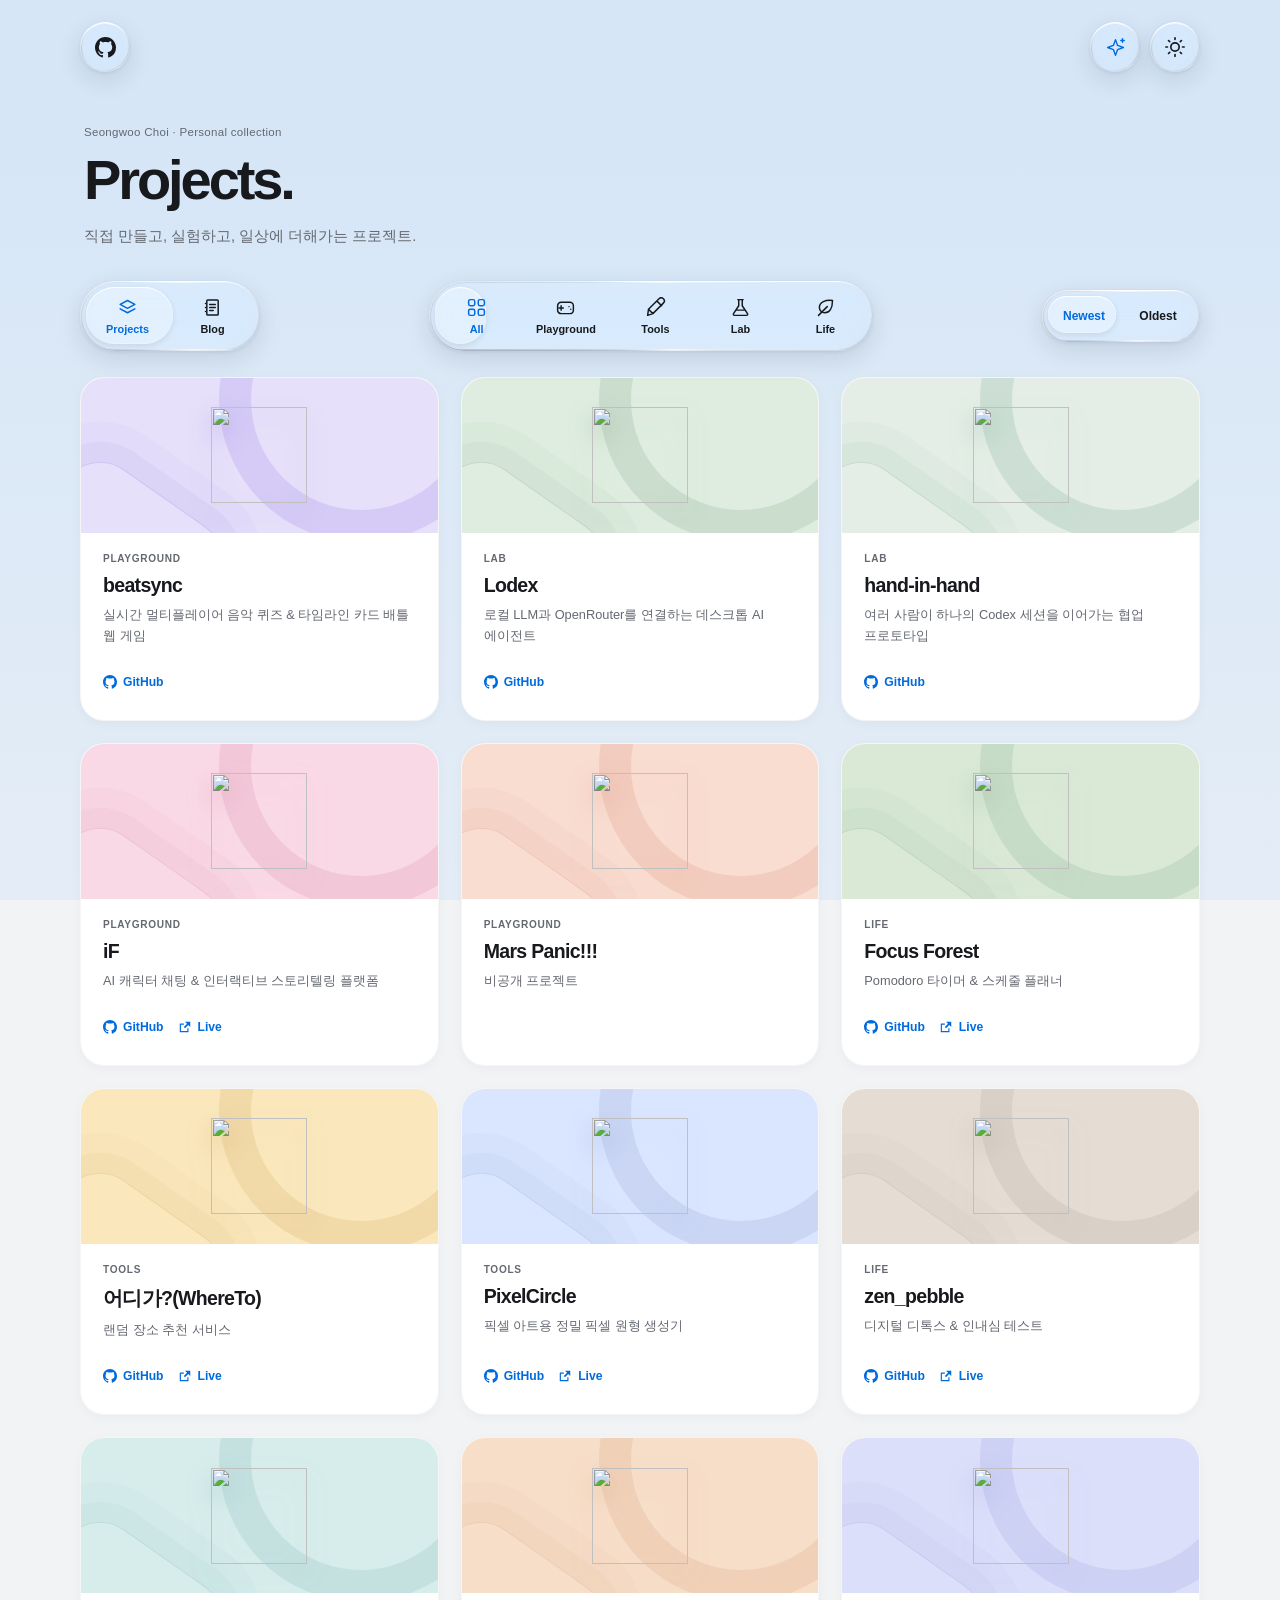
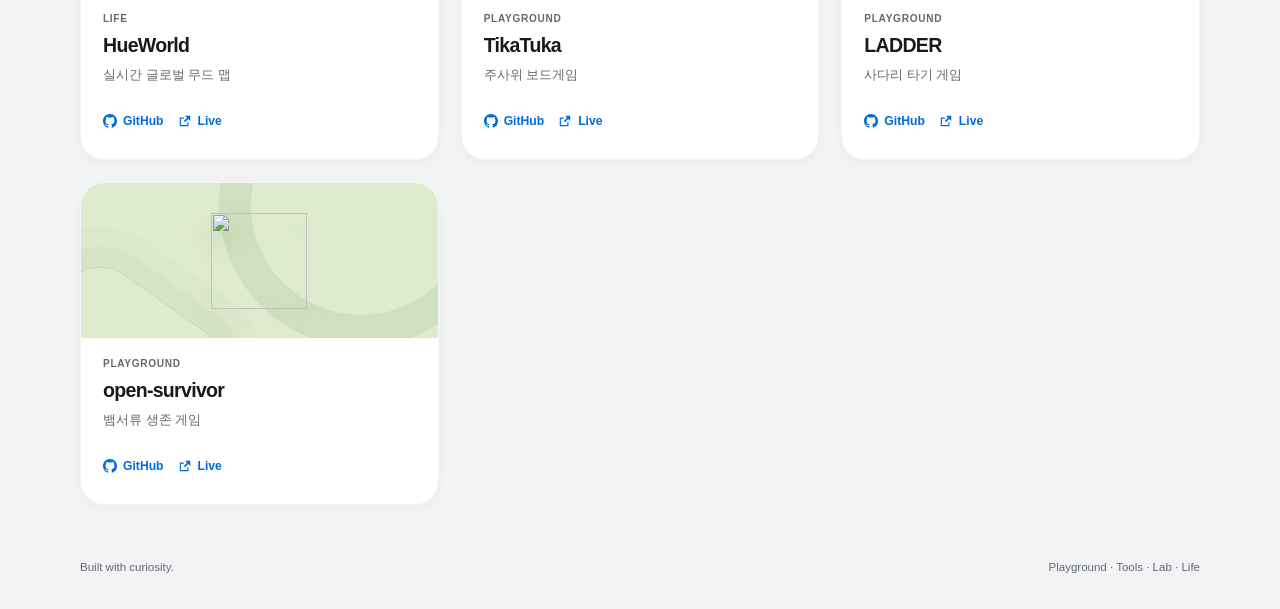
==== commit b2fc3797: "Centre the pinned post title in the tab bar and match post buttons to tab buttons" ====
--- a/index.html
+++ b/index.html
@@ -294,12 +294,22 @@
   <div class="tag-control" data-liquid-surface role="group" aria-label="태그 선택" hidden>
   <span class="selection-lens" aria-hidden="true"></span>
   </div>
+  <!-- 포스트 제목 고정 바: 위 단추들 사이 가운데에 얹히므로 탭 바 안쪽에 둡니다. -->
+  <div class="post-titlebar" id="post-titlebar" aria-hidden="true">
+    <div class="post-titlebar-glass" data-liquid-surface>
+      <span class="post-titlebar-date" id="post-titlebar-date"></span>
+      <span class="post-titlebar-title" id="post-titlebar-title"></span>
+    </div>
+  </div>
   <div class="post-control" id="post-control" role="group" aria-label="포스트 조작" hidden>
-    <button class="post-back" id="post-back" data-liquid-surface type="button">
-      <svg viewBox="0 0 24 24" fill="none" stroke="currentColor" stroke-width="2" stroke-linecap="round" stroke-linejoin="round" aria-hidden="true"><path d="M19 12H5m7-7-7 7 7 7"/></svg>
-      <span>Blog</span>
+    <button class="tab-btn post-back" id="post-back" data-liquid-surface type="button" title="Blog 목록으로">
+      <svg class="tab-icon" viewBox="0 0 24 24" aria-hidden="true"><path d="M19 12H5m7-7-7 7 7 7"/></svg>
+      <span class="tab-label">Blog</span>
     </button>
-    <a class="post-source" id="post-source" href="#" target="_blank" rel="noopener" data-liquid-surface>원문 Markdown</a>
+    <a class="tab-btn post-source" id="post-source" href="#" target="_blank" rel="noopener" data-liquid-surface title="원문 Markdown 열기">
+      <svg class="tab-icon" viewBox="0 0 24 24" aria-hidden="true"><path d="M14 3H7a2 2 0 0 0-2 2v14a2 2 0 0 0 2 2h10a2 2 0 0 0 2-2V8Z"/><path d="M14 3v5h5M8.5 13h7M8.5 17h4.5"/></svg>
+      <span class="tab-label">원문 Markdown</span>
+    </a>
   </div>
   <span class="tabs-divider" aria-hidden="true"></span>
   <div class="sort-control" data-liquid-surface role="group" aria-label="정렬 순서">
@@ -489,12 +499,6 @@
   <p class="blog-status" id="blog-status" role="status" hidden></p>
 
   <article class="post" id="post-view" hidden aria-labelledby="post-title">
-    <div class="post-titlebar" id="post-titlebar" aria-hidden="true">
-      <div class="post-titlebar-glass" data-liquid-surface>
-        <span class="post-titlebar-date" id="post-titlebar-date"></span>
-        <span class="post-titlebar-title" id="post-titlebar-title"></span>
-      </div>
-    </div>
     <div class="post-panel">
       <div class="post-header">
         <p class="post-eyebrow" id="post-meta"></p>
@@ -692,7 +696,7 @@
         note: 'Playground · Tools · Lab · Life'
       },
       blog: {
-        eyebrow: '',
+        eyebrow: 'Seongwoo Choi · sonic240612',
         title: 'Blog',
         desc: '',
         note: ''
--- a/liquid-glass.css
+++ b/liquid-glass.css
@@ -211,15 +211,34 @@
 [data-theme="liquid-glass"] .tab-btn:active { transform: scale(.94); }
 [data-theme="liquid-glass"] .tab-icon { display: block; width: 21px; height: 21px; fill: none; stroke: currentColor; stroke-width: 1.7; stroke-linecap: round; stroke-linejoin: round; }
 [data-theme="liquid-glass"] .tab-label { display: block; max-height: 16px; opacity: 1; transition: max-height .4s cubic-bezier(.2,.8,.2,1), opacity .22s, transform .3s; }
-[data-theme="liquid-glass"] :is(.section-control, .category-control, .tag-control) .tab-btn { transition: min-height .4s cubic-bezier(.2,.8,.2,1), gap .4s, color .2s; }
-/* 스크롤을 내리면 섹션·카테고리·태그 단추가 함께 줄어들어 조작 계층이 가벼워집니다. */
-[data-theme="liquid-glass"].glass-compact :is(.section-control, .category-control, .tag-control) .tab-btn { min-height: 42px; gap: 0; }
+[data-theme="liquid-glass"] :is(.section-control, .category-control, .tag-control, .post-control) .tab-btn { transition: min-height .4s cubic-bezier(.2,.8,.2,1), gap .4s, color .2s; }
+/* 스크롤을 내리면 섹션·카테고리·태그·포스트 단추가 함께 줄어들어 조작 계층이 가벼워집니다. */
+[data-theme="liquid-glass"].glass-compact :is(.section-control, .category-control, .tag-control, .post-control) .tab-btn { min-height: 42px; gap: 0; }
 [data-theme="liquid-glass"].glass-compact .tab-label { max-height: 0; opacity: 0; transform: translateY(-3px); overflow: hidden; }
 /* 포스트를 읽을 때 되돌아가기·원문 단추를 정렬 단추가 있던 오른쪽 칸에 둡니다. */
-[data-theme="liquid-glass"] .post-control { display: flex; align-items: center; gap: 10px; }
+[data-theme="liquid-glass"] .post-control { display: flex; align-items: center; gap: 8px; }
 [data-theme="liquid-glass"] .post-control[hidden] { display: none; }
-[data-theme="liquid-glass"] .post-control :is(.post-back, .post-source) { transition: min-height .4s cubic-bezier(.2,.8,.2,1), padding .4s cubic-bezier(.2,.8,.2,1), color .2s; }
-[data-theme="liquid-glass"].glass-compact .post-control :is(.post-back, .post-source) { min-height: 42px; padding-block: 6px; }
+/* 제목 고정 바는 탭 바 안쪽, 좌우 단추 사이 가운데에 얹습니다.
+   좌우 칸 폭은 JS가 단추 가장자리에서 재고, 제목이 길면 알약이 위아래로 늘어납니다. */
+[data-theme="liquid-glass"] .post-titlebar {
+  position: absolute;
+  left: var(--titlebar-left, 210px);
+  right: var(--titlebar-right, 230px);
+  top: 50%;
+  transform: translateY(-50%);
+  display: flex;
+  justify-content: center;
+  pointer-events: none;
+  z-index: 4;
+}
+/* 좌우 단추 사이가 좁아지면 알약을 탭 바 아래로 내립니다. */
+[data-theme="liquid-glass"] .post-titlebar.is-below {
+  left: 0;
+  right: 0;
+  top: calc(100% + 8px);
+  transform: none;
+  justify-content: flex-start;
+}
 [data-theme="liquid-glass"] .sort-btn { min-height: 40px; min-width: 72px; padding: 9px 14px; font-size: .75rem; }
 [data-theme="liquid-glass"] .selection-lens {
   display: block;
@@ -275,7 +294,7 @@
 }
 [data-theme="liquid-glass"][data-mode="dark"].glass-scrolled [data-liquid-surface] { --glass-fill: rgba(24,26,32,.55); }
 /* 본문 글자 위에 얹히는 제목 고정 바는 유리를 한 겹 더 짙게 세웁니다. */
-[data-theme="liquid-glass"] .post-titlebar-glass { --glass-fill: color-mix(in srgb, var(--card-bg) 90%, transparent); border-radius: 20px; }
+[data-theme="liquid-glass"] .post-titlebar-glass { --glass-fill: color-mix(in srgb, var(--card-bg) 92%, transparent); border-radius: 18px; }
 [data-theme="liquid-glass"].glass-scrolled .post-titlebar-glass { --glass-fill: color-mix(in srgb, var(--card-bg) 90%, transparent); }
 [data-theme="liquid-glass"][data-mode="dark"].glass-scrolled .post-titlebar-glass { --glass-fill: color-mix(in srgb, var(--card-bg) 90%, transparent); }
 
@@ -303,6 +322,8 @@
   [data-theme="liquid-glass"] .section-control .tab-btn { min-width: 92px; min-height: 44px; }
   [data-theme="liquid-glass"] .sort-control { order: 2; margin-left: auto; }
   [data-theme="liquid-glass"] .post-control { order: 3; width: 100%; margin: 0; justify-content: flex-end; }
+  /* 좁은 화면에서는 단추 아래에 붙이고, 제목이 길면 아래로 이어 적습니다. */
+  [data-theme="liquid-glass"] .post-titlebar { left: 0; right: 0; top: calc(100% + 8px); transform: none; justify-content: flex-start; }
   [data-theme="liquid-glass"] .category-control { order: 3; width: 100%; justify-content: space-between; }
   [data-theme="liquid-glass"] .category-control .tab-btn { flex: 1; min-width: 0; padding-inline: 5px; font-size: .61rem; min-height: 56px; }
   /* 태그 단추는 개수가 적을 때 줄 전체 폭으로 늘어나지 않게 좌측에 붙입니다. */
--- a/blog.css
+++ b/blog.css
@@ -55,80 +55,46 @@
   gap: 20px;
 }
 .post[hidden] { display: none; }   /* display:flex가 [hidden]을 이기지 못합니다. */
-/* 본문 머릿글이 스크롤로 화면 밖으로 나가면 제목 바가 유리 배경과 함께 남습니다. */
-.post-titlebar {
-  position: sticky;
-  top: var(--post-titlebar-top, 170px);
-  z-index: 14;
-  height: 0;                 /* 고정만 하고 흐름 자리는 차지하지 않습니다. */
-  margin-bottom: -20px;      /* .post의 간격까지 되돌립니다. */
-  pointer-events: none;
-}
+/* 본문 머릿글이 스크롤로 화면 밖으로 나가면 제목을 탭 바 가운데 알약에 담아 남깁니다.
+   제목이 길면 알약이 위아래로 불어나고, 두 줄을 넘으면 마지막 줄만 잘라 표시합니다. */
 .post-titlebar-glass {
-  position: absolute;
-  inset: 0 0 auto 0;
-  display: flex;
-  align-items: baseline;
-  gap: 12px;
-  padding: 13px 20px;
+  display: block;          /* 블록으로 두어야 두 줄 잘림(…)이 제대로 동작합니다. */
+  max-width: 100%;
+  padding: 9px 22px;
+  border-radius: 18px;
+  text-align: center;
   opacity: 0;
-  transform: translateY(-8px);
-  transition: opacity 0.34s cubic-bezier(.2,.8,.2,1), transform 0.34s cubic-bezier(.2,.8,.2,1);
+  transform: translateY(-6px) scale(0.985);
+  transition: opacity 0.28s cubic-bezier(.2,.8,.2,1), transform 0.28s cubic-bezier(.2,.8,.2,1);
 }
 .post-titlebar.is-shown .post-titlebar-glass { opacity: 1; transform: none; }
 .post-titlebar-date {
-  flex: none;
-  font-size: 0.68rem;
+  display: block;
+  margin-bottom: 2px;
+  font-size: 0.62rem;
   font-weight: 700;
-  letter-spacing: 0.06em;
+  letter-spacing: 0.08em;
   color: var(--art-color);
   font-variant-numeric: tabular-nums;
 }
 .post-titlebar-title {
-  flex: 1 1 auto;
-  min-width: 0;
-  font-size: 0.92rem;
+  font-size: 0.88rem;
   font-weight: 650;
   letter-spacing: -0.02em;
+  line-height: 1.32;
   color: var(--text);
-  white-space: nowrap;
+  display: -webkit-box;
+  -webkit-line-clamp: 2;
+  -webkit-box-orient: vertical;
   overflow: hidden;
-  text-overflow: ellipsis;
 }
 @media (prefers-reduced-motion: reduce) {
   .post-titlebar-glass { transition: none; }
 }
-.post-back {
-  display: inline-flex;
-  align-items: center;
-  gap: 8px;
-  min-height: 44px;
-  padding: 11px 18px;
-  border: 0;
-  border-radius: 999px;
-  background: transparent;
-  color: var(--text);
-  font: inherit;
-  font-size: 0.8rem;
-  font-weight: 600;
-  cursor: pointer;
-}
-.post-back svg { width: 17px; height: 17px; }
-.post-source {
-  display: inline-flex;
-  align-items: center;
-  min-height: 44px;
-  padding: 11px 18px;
-  border-radius: 999px;
-  border: 0;
-  background: transparent;
-  color: var(--text);
-  font-size: 0.8rem;
-  font-weight: 600;
-  text-decoration: none;
-  transition: color 0.25s ease;
-}
-.post-source:hover { color: var(--accent); }
+/* 되돌아가기·원문 단추는 다른 탭 단추와 같은 뼈대(.tab-btn)를 쓰고 색만 보탭니다. */
+.post-back, .post-source { font-family: inherit; }
+.post-back { cursor: pointer; }
+.post-source { text-decoration: none; }
 
 .post-panel {
   background: var(--card-bg);
@@ -318,10 +284,8 @@
 
 @media (max-width: 640px) {
   .post { gap: 16px; }
-  .post-titlebar { margin-bottom: -16px; }
-  .post-titlebar-glass { padding: 10px 14px; gap: 8px; }
-  .post-titlebar-date { display: none; }
-  .post-titlebar-title { font-size: 0.82rem; }
+  .post-titlebar-glass { padding: 8px 14px; }
+  .post-titlebar-title { font-size: 0.8rem; }
   .post-panel { border-radius: 22px; }
   .post-header { grid-template-columns: 1fr; gap: 10px; padding-bottom: 18px; }
   .post-eyebrow, .post-title, .post-tags { grid-column: 1; }
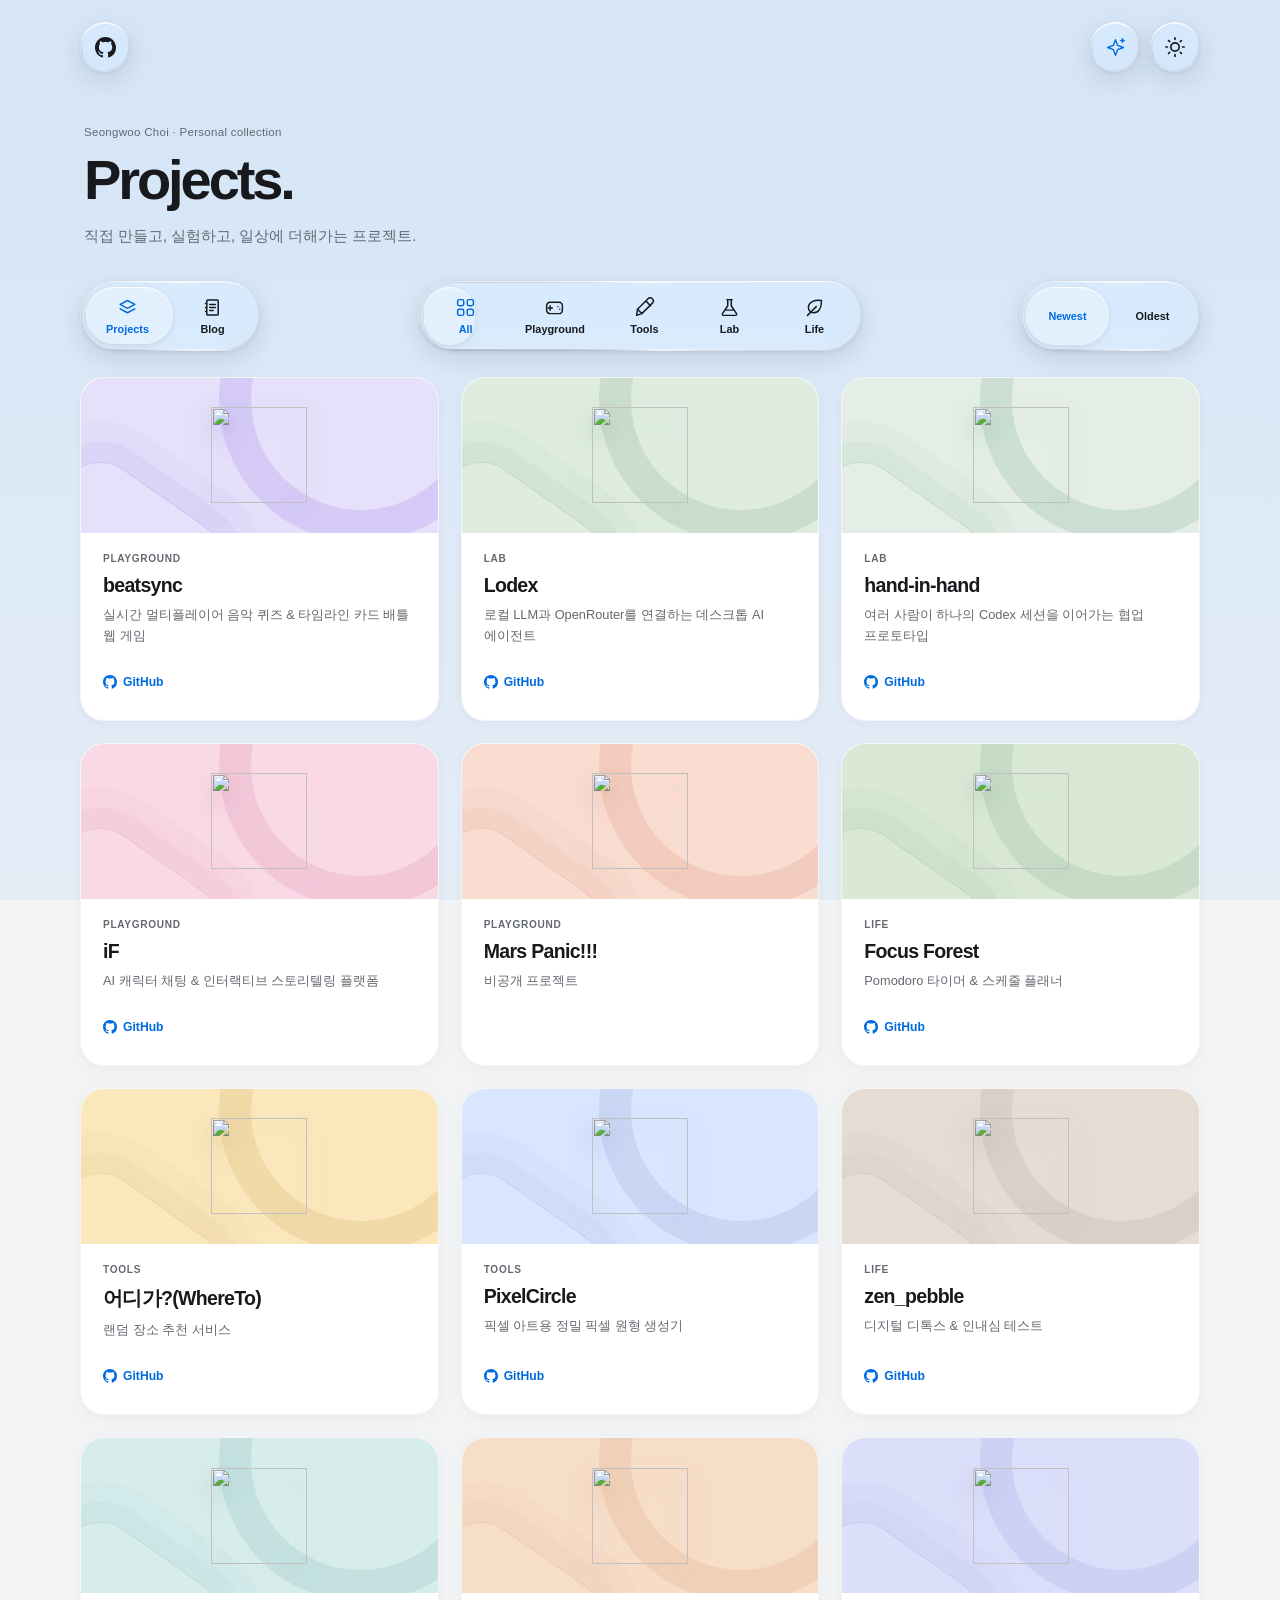
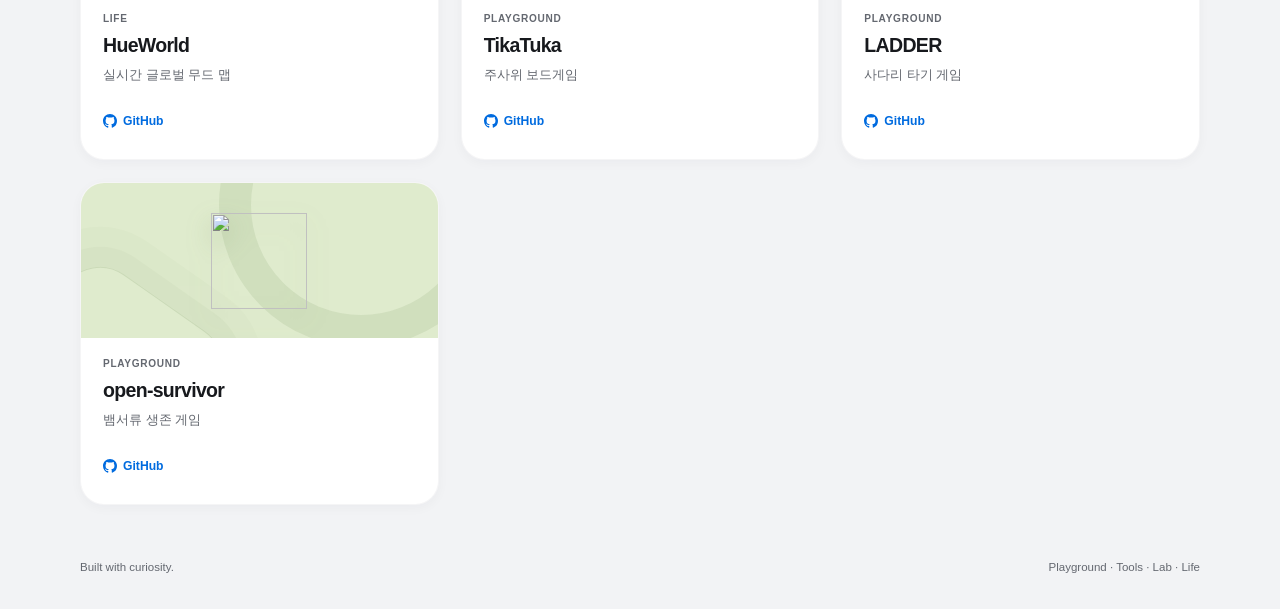
==== commit e32f97cf: "Drop Vercel entirely: delete vercel.json and card Live links, trim README sections" ====
--- a/index.html
+++ b/index.html
@@ -340,10 +340,6 @@
         <svg viewBox="0 0 16 16"><path d="M8 0C3.58 0 0 3.58 0 8c0 3.54 2.29 6.53 5.47 7.59.4.07.55-.17.55-.38 0-.19-.01-.82-.01-1.49-2.01.37-2.53-.49-2.69-.94-.09-.23-.48-.94-.82-1.13-.28-.15-.68-.52-.01-.53.63-.01 1.08.58 1.23.82.72 1.21 1.87.87 2.33.66.07-.52.28-.87.51-1.07-1.78-.2-3.64-.89-3.64-3.95 0-.87.31-1.59.82-2.15-.08-.2-.36-1.02.08-2.12 0 0 .67-.21 2.2.82.64-.18 1.32-.27 2-.27.68 0 1.36.09 2 .27 1.53-1.04 2.2-.82 2.2-.82.44 1.1.16 1.92.08 2.12.51.56.82 1.27.82 2.15 0 3.07-1.87 3.75-3.65 3.95.29.25.54.73.54 1.48 0 1.07-.01 1.93-.01 2.2 0 .21.15.46.55.38A8.013 8.013 0 0016 8c0-4.42-3.58-8-8-8z"/></svg>
         GitHub
       </a>
-      <a href="https://ladder-roulette.vercel.app" target="_blank" rel="noopener">
-        <svg viewBox="0 0 24 24"><path d="M10 6v2H5v11h11v-5h2v6a1 1 0 01-1 1H4a1 1 0 01-1-1V7a1 1 0 011-1h6zm11-3v9l-3.5-3.5-5.5 5.5-2-2 5.5-5.5L12 3h9z"/></svg>
-        Live
-      </a>
     </div>
   </div>
 
@@ -355,10 +351,6 @@
         <svg viewBox="0 0 16 16"><path d="M8 0C3.58 0 0 3.58 0 8c0 3.54 2.29 6.53 5.47 7.59.4.07.55-.17.55-.38 0-.19-.01-.82-.01-1.49-2.01.37-2.53-.49-2.69-.94-.09-.23-.48-.94-.82-1.13-.28-.15-.68-.52-.01-.53.63-.01 1.08.58 1.23.82.72 1.21 1.87.87 2.33.66.07-.52.28-.87.51-1.07-1.78-.2-3.64-.89-3.64-3.95 0-.87.31-1.59.82-2.15-.08-.2-.36-1.02.08-2.12 0 0 .67-.21 2.2.82.64-.18 1.32-.27 2-.27.68 0 1.36.09 2 .27 1.53-1.04 2.2-.82 2.2-.82.44 1.1.16 1.92.08 2.12.51.56.82 1.27.82 2.15 0 3.07-1.87 3.75-3.65 3.95.29.25.54.73.54 1.48 0 1.07-.01 1.93-.01 2.2 0 .21.15.46.55.38A8.013 8.013 0 0016 8c0-4.42-3.58-8-8-8z"/></svg>
         GitHub
       </a>
-      <a href="https://open-survivor.vercel.app" target="_blank" rel="noopener">
-        <svg viewBox="0 0 24 24"><path d="M10 6v2H5v11h11v-5h2v6a1 1 0 01-1 1H4a1 1 0 01-1-1V7a1 1 0 011-1h6zm11-3v9l-3.5-3.5-5.5 5.5-2-2 5.5-5.5L12 3h9z"/></svg>
-        Live
-      </a>
     </div>
   </div>
 
@@ -370,10 +362,6 @@
         <svg viewBox="0 0 16 16"><path d="M8 0C3.58 0 0 3.58 0 8c0 3.54 2.29 6.53 5.47 7.59.4.07.55-.17.55-.38 0-.19-.01-.82-.01-1.49-2.01.37-2.53-.49-2.69-.94-.09-.23-.48-.94-.82-1.13-.28-.15-.68-.52-.01-.53.63-.01 1.08.58 1.23.82.72 1.21 1.87.87 2.33.66.07-.52.28-.87.51-1.07-1.78-.2-3.64-.89-3.64-3.95 0-.87.31-1.59.82-2.15-.08-.2-.36-1.02.08-2.12 0 0 .67-.21 2.2.82.64-.18 1.32-.27 2-.27.68 0 1.36.09 2 .27 1.53-1.04 2.2-.82 2.2-.82.44 1.1.16 1.92.08 2.12.51.56.82 1.27.82 2.15 0 3.07-1.87 3.75-3.65 3.95.29.25.54.73.54 1.48 0 1.07-.01 1.93-.01 2.2 0 .21.15.46.55.38A8.013 8.013 0 0016 8c0-4.42-3.58-8-8-8z"/></svg>
         GitHub
       </a>
-      <a href="https://tikatuka-one.vercel.app" target="_blank" rel="noopener">
-        <svg viewBox="0 0 24 24"><path d="M10 6v2H5v11h11v-5h2v6a1 1 0 01-1 1H4a1 1 0 01-1-1V7a1 1 0 011-1h6zm11-3v9l-3.5-3.5-5.5 5.5-2-2 5.5-5.5L12 3h9z"/></svg>
-        Live
-      </a>
     </div>
   </div>
 
@@ -385,10 +373,6 @@
         <svg viewBox="0 0 16 16"><path d="M8 0C3.58 0 0 3.58 0 8c0 3.54 2.29 6.53 5.47 7.59.4.07.55-.17.55-.38 0-.19-.01-.82-.01-1.49-2.01.37-2.53-.49-2.69-.94-.09-.23-.48-.94-.82-1.13-.28-.15-.68-.52-.01-.53.63-.01 1.08.58 1.23.82.72 1.21 1.87.87 2.33.66.07-.52.28-.87.51-1.07-1.78-.2-3.64-.89-3.64-3.95 0-.87.31-1.59.82-2.15-.08-.2-.36-1.02.08-2.12 0 0 .67-.21 2.2.82.64-.18 1.32-.27 2-.27.68 0 1.36.09 2 .27 1.53-1.04 2.2-.82 2.2-.82.44 1.1.16 1.92.08 2.12.51.56.82 1.27.82 2.15 0 3.07-1.87 3.75-3.65 3.95.29.25.54.73.54 1.48 0 1.07-.01 1.93-.01 2.2 0 .21.15.46.55.38A8.013 8.013 0 0016 8c0-4.42-3.58-8-8-8z"/></svg>
         GitHub
       </a>
-      <a href="https://hueworld.vercel.app" target="_blank" rel="noopener">
-        <svg viewBox="0 0 24 24"><path d="M10 6v2H5v11h11v-5h2v6a1 1 0 01-1 1H4a1 1 0 01-1-1V7a1 1 0 011-1h6zm11-3v9l-3.5-3.5-5.5 5.5-2-2 5.5-5.5L12 3h9z"/></svg>
-        Live
-      </a>
     </div>
   </div>
 
@@ -400,10 +384,6 @@
         <svg viewBox="0 0 16 16"><path d="M8 0C3.58 0 0 3.58 0 8c0 3.54 2.29 6.53 5.47 7.59.4.07.55-.17.55-.38 0-.19-.01-.82-.01-1.49-2.01.37-2.53-.49-2.69-.94-.09-.23-.48-.94-.82-1.13-.28-.15-.68-.52-.01-.53.63-.01 1.08.58 1.23.82.72 1.21 1.87.87 2.33.66.07-.52.28-.87.51-1.07-1.78-.2-3.64-.89-3.64-3.95 0-.87.31-1.59.82-2.15-.08-.2-.36-1.02.08-2.12 0 0 .67-.21 2.2.82.64-.18 1.32-.27 2-.27.68 0 1.36.09 2 .27 1.53-1.04 2.2-.82 2.2-.82.44 1.1.16 1.92.08 2.12.51.56.82 1.27.82 2.15 0 3.07-1.87 3.75-3.65 3.95.29.25.54.73.54 1.48 0 1.07-.01 1.93-.01 2.2 0 .21.15.46.55.38A8.013 8.013 0 0016 8c0-4.42-3.58-8-8-8z"/></svg>
         GitHub
       </a>
-      <a href="https://zen-pebble.vercel.app" target="_blank" rel="noopener">
-        <svg viewBox="0 0 24 24"><path d="M10 6v2H5v11h11v-5h2v6a1 1 0 01-1 1H4a1 1 0 01-1-1V7a1 1 0 011-1h6zm11-3v9l-3.5-3.5-5.5 5.5-2-2 5.5-5.5L12 3h9z"/></svg>
-        Live
-      </a>
     </div>
   </div>
 
@@ -415,10 +395,6 @@
         <svg viewBox="0 0 16 16"><path d="M8 0C3.58 0 0 3.58 0 8c0 3.54 2.29 6.53 5.47 7.59.4.07.55-.17.55-.38 0-.19-.01-.82-.01-1.49-2.01.37-2.53-.49-2.69-.94-.09-.23-.48-.94-.82-1.13-.28-.15-.68-.52-.01-.53.63-.01 1.08.58 1.23.82.72 1.21 1.87.87 2.33.66.07-.52.28-.87.51-1.07-1.78-.2-3.64-.89-3.64-3.95 0-.87.31-1.59.82-2.15-.08-.2-.36-1.02.08-2.12 0 0 .67-.21 2.2.82.64-.18 1.32-.27 2-.27.68 0 1.36.09 2 .27 1.53-1.04 2.2-.82 2.2-.82.44 1.1.16 1.92.08 2.12.51.56.82 1.27.82 2.15 0 3.07-1.87 3.75-3.65 3.95.29.25.54.73.54 1.48 0 1.07-.01 1.93-.01 2.2 0 .21.15.46.55.38A8.013 8.013 0 0016 8c0-4.42-3.58-8-8-8z"/></svg>
         GitHub
       </a>
-      <a href="https://whereto-swart.vercel.app" target="_blank" rel="noopener">
-        <svg viewBox="0 0 24 24"><path d="M10 6v2H5v11h11v-5h2v6a1 1 0 01-1 1H4a1 1 0 01-1-1V7a1 1 0 011-1h6zm11-3v9l-3.5-3.5-5.5 5.5-2-2 5.5-5.5L12 3h9z"/></svg>
-        Live
-      </a>
     </div>
   </div>
 
@@ -430,10 +406,6 @@
         <svg viewBox="0 0 16 16"><path d="M8 0C3.58 0 0 3.58 0 8c0 3.54 2.29 6.53 5.47 7.59.4.07.55-.17.55-.38 0-.19-.01-.82-.01-1.49-2.01.37-2.53-.49-2.69-.94-.09-.23-.48-.94-.82-1.13-.28-.15-.68-.52-.01-.53.63-.01 1.08.58 1.23.82.72 1.21 1.87.87 2.33.66.07-.52.28-.87.51-1.07-1.78-.2-3.64-.89-3.64-3.95 0-.87.31-1.59.82-2.15-.08-.2-.36-1.02.08-2.12 0 0 .67-.21 2.2.82.64-.18 1.32-.27 2-.27.68 0 1.36.09 2 .27 1.53-1.04 2.2-.82 2.2-.82.44 1.1.16 1.92.08 2.12.51.56.82 1.27.82 2.15 0 3.07-1.87 3.75-3.65 3.95.29.25.54.73.54 1.48 0 1.07-.01 1.93-.01 2.2 0 .21.15.46.55.38A8.013 8.013 0 0016 8c0-4.42-3.58-8-8-8z"/></svg>
         GitHub
       </a>
-      <a href="https://pixel-circle.vercel.app" target="_blank" rel="noopener">
-        <svg viewBox="0 0 24 24"><path d="M10 6v2H5v11h11v-5h2v6a1 1 0 01-1 1H4a1 1 0 01-1-1V7a1 1 0 011-1h6zm11-3v9l-3.5-3.5-5.5 5.5-2-2 5.5-5.5L12 3h9z"/></svg>
-        Live
-      </a>
     </div>
   </div>
 
@@ -467,10 +439,6 @@
         <svg viewBox="0 0 16 16"><path d="M8 0C3.58 0 0 3.58 0 8c0 3.54 2.29 6.53 5.47 7.59.4.07.55-.17.55-.38 0-.19-.01-.82-.01-1.49-2.01.37-2.53-.49-2.69-.94-.09-.23-.48-.94-.82-1.13-.28-.15-.68-.52-.01-.53.63-.01 1.08.58 1.23.82.72 1.21 1.87.87 2.33.66.07-.52.28-.87.51-1.07-1.78-.2-3.64-.89-3.64-3.95 0-.87.31-1.59.82-2.15-.08-.2-.36-1.02.08-2.12 0 0 .67-.21 2.2.82.64-.18 1.32-.27 2-.27.68 0 1.36.09 2 .27 1.53-1.04 2.2-.82 2.2-.82.44 1.1.16 1.92.08 2.12.51.56.82 1.27.82 2.15 0 3.07-1.87 3.75-3.65 3.95.29.25.54.73.54 1.48 0 1.07-.01 1.93-.01 2.2 0 .21.15.46.55.38A8.013 8.013 0 0016 8c0-4.42-3.58-8-8-8z"/></svg>
         GitHub
       </a>
-      <a href="https://focus-forest-jet.vercel.app" target="_blank" rel="noopener">
-        <svg viewBox="0 0 24 24"><path d="M10 6v2H5v11h11v-5h2v6a1 1 0 01-1 1H4a1 1 0 01-1-1V7a1 1 0 011-1h6zm11-3v9l-3.5-3.5-5.5 5.5-2-2 5.5-5.5L12 3h9z"/></svg>
-        Live
-      </a>
     </div>
   </div>
 
@@ -481,10 +449,6 @@
       <a href="https://github.com/sonic240612/iF" target="_blank" rel="noopener">
         <svg viewBox="0 0 16 16"><path d="M8 0C3.58 0 0 3.58 0 8c0 3.54 2.29 6.53 5.47 7.59.4.07.55-.17.55-.38 0-.19-.01-.82-.01-1.49-2.01.37-2.53-.49-2.69-.94-.09-.23-.48-.94-.82-1.13-.28-.15-.68-.52-.01-.53.63-.01 1.08.58 1.23.82.72 1.21 1.87.87 2.33.66.07-.52.28-.87.51-1.07-1.78-.2-3.64-.89-3.64-3.95 0-.87.31-1.59.82-2.15-.08-.2-.36-1.02.08-2.12 0 0 .67-.21 2.2.82.64-.18 1.32-.27 2-.27.68 0 1.36.09 2 .27 1.53-1.04 2.2-.82 2.2-.82.44 1.1.16 1.92.08 2.12.51.56.82 1.27.82 2.15 0 3.07-1.87 3.75-3.65 3.95.29.25.54.73.54 1.48 0 1.07-.01 1.93-.01 2.2 0 .21.15.46.55.38A8.013 8.013 0 0016 8c0-4.42-3.58-8-8-8z"/></svg>
         GitHub
-      </a>
-      <a href="https://if-chat-plum.vercel.app" target="_blank" rel="noopener">
-        <svg viewBox="0 0 24 24"><path d="M10 6v2H5v11h11v-5h2v6a1 1 0 01-1 1H4a1 1 0 01-1-1V7a1 1 0 011-1h6zm11-3v9l-3.5-3.5-5.5 5.5-2-2 5.5-5.5L12 3h9z"/></svg>
-        Live
       </a>
     </div>
   </div>
--- a/liquid-glass.css
+++ b/liquid-glass.css
@@ -211,9 +211,9 @@
 [data-theme="liquid-glass"] .tab-btn:active { transform: scale(.94); }
 [data-theme="liquid-glass"] .tab-icon { display: block; width: 21px; height: 21px; fill: none; stroke: currentColor; stroke-width: 1.7; stroke-linecap: round; stroke-linejoin: round; }
 [data-theme="liquid-glass"] .tab-label { display: block; max-height: 16px; opacity: 1; transition: max-height .4s cubic-bezier(.2,.8,.2,1), opacity .22s, transform .3s; }
-[data-theme="liquid-glass"] :is(.section-control, .category-control, .tag-control, .post-control) .tab-btn { transition: min-height .4s cubic-bezier(.2,.8,.2,1), gap .4s, color .2s; }
-/* 스크롤을 내리면 섹션·카테고리·태그·포스트 단추가 함께 줄어들어 조작 계층이 가벼워집니다. */
-[data-theme="liquid-glass"].glass-compact :is(.section-control, .category-control, .tag-control, .post-control) .tab-btn { min-height: 42px; gap: 0; }
+[data-theme="liquid-glass"] :is(.section-control, .category-control, .tag-control, .post-control, .sort-control) .tab-btn { transition: min-height .4s cubic-bezier(.2,.8,.2,1), gap .4s, color .2s; }
+/* 스크롤을 내리면 섹션·카테고리·태그·포스트·정렬 단추가 함께 줄어들어 조작 계층이 가벼워집니다. */
+[data-theme="liquid-glass"].glass-compact :is(.section-control, .category-control, .tag-control, .post-control, .sort-control) .tab-btn { min-height: 42px; gap: 0; }
 [data-theme="liquid-glass"].glass-compact .tab-label { max-height: 0; opacity: 0; transform: translateY(-3px); overflow: hidden; }
 /* 포스트를 읽을 때 되돌아가기·원문 단추를 정렬 단추가 있던 오른쪽 칸에 둡니다. */
 [data-theme="liquid-glass"] .post-control { display: flex; align-items: center; gap: 8px; }
@@ -239,7 +239,7 @@
   transform: none;
   justify-content: flex-start;
 }
-[data-theme="liquid-glass"] .sort-btn { min-height: 40px; min-width: 72px; padding: 9px 14px; font-size: .75rem; }
+/* 정렬 단추는 다른 탭과 같은 뼈대(.tab-btn)를 쓰므로 위 규칙대로 58px → 42px로 늘어났다 줄어듭니다. */
 [data-theme="liquid-glass"] .selection-lens {
   display: block;
   position: absolute;
@@ -306,7 +306,7 @@
 @media (max-width: 800px) {
   [data-theme="liquid-glass"] .grid { grid-template-columns: repeat(2,minmax(0,1fr)); gap: 18px; }
   [data-theme="liquid-glass"] .tab-btn { min-width: 66px; padding-inline: 10px; }
-  [data-theme="liquid-glass"] .sort-btn { min-width: 60px; }
+  [data-theme="liquid-glass"] .sort-control .tab-btn { min-width: 72px; }
 }
 @media (max-width: 640px) {
   [data-theme="liquid-glass"] .header-actions { margin-left: auto; }
@@ -329,7 +329,7 @@
   /* 태그 단추는 개수가 적을 때 줄 전체 폭으로 늘어나지 않게 좌측에 붙입니다. */
   [data-theme="liquid-glass"] .tag-control { order: 3; width: 100%; justify-content: flex-start; gap: 8px; }
   [data-theme="liquid-glass"] .tag-control .tab-btn { flex: 0 1 auto; min-width: 84px; padding-inline: 18px; font-size: .7rem; min-height: 56px; }
-  [data-theme="liquid-glass"] .sort-btn { min-height: 34px; min-width: 62px; font-size: .68rem; padding: 8px 12px; }
+  [data-theme="liquid-glass"] .sort-control .tab-btn { min-height: 56px; min-width: 84px; padding-inline: 16px; font-size: .7rem; }
   [data-theme="liquid-glass"] main { margin: 20px 16px 0; }
   [data-theme="liquid-glass"] .grid { grid-template-columns: minmax(0,1fr); gap: 18px; }
   [data-theme="liquid-glass"] .project-art { height: 168px; }
--- a/blog.css
+++ b/blog.css
@@ -270,6 +270,9 @@
   text-align: left;
   vertical-align: top;
   border-bottom: 1px solid var(--prose-rule);
+  /* 표 칸에서 한국어 말이 행 중간에 쪼개지지 않게 붙여 씁니다. (anywhere는 칸 폭을 줄여 오히려 쪼갬) */
+  word-break: keep-all;
+  hyphens: none;
 }
 .prose tr:last-child td { border-bottom: 0; }
 .prose thead th {
@@ -280,7 +283,58 @@
 }
 .prose td.align-center, .prose th.align-center { text-align: center; }
 .prose td.align-right, .prose th.align-right { text-align: right; font-variant-numeric: tabular-nums; }
-.prose img { max-width: 100%; border-radius: 14px; }
+/* 본문 이미지는 포스트 폴더에 함께 두며, 폭만 맞춰 깔끔하게 놓습니다. */
+.prose img {
+  display: block;
+  max-width: 100%;
+  height: auto;
+  margin: 20px 0;
+  border-radius: 14px;
+}
+
+/* 실행되는 데모 — 포스트 폴더의 HTML 파일을 격리된 iframe으로 본문에 끼웁니다. */
+.post-demo {
+  margin: 28px 0;
+  border: 1px solid var(--prose-rule);
+  border-radius: 18px;
+  background: var(--prose-panel);
+  overflow: hidden;
+}
+.post-demo-frame {
+  display: block;
+  width: 100%;
+  height: var(--demo-height, 460px);
+  border: 0;
+  background: #ffffff;
+}
+.post-demo-bar {
+  display: flex;
+  align-items: center;
+  justify-content: space-between;
+  gap: 12px;
+  padding: 10px 16px;
+  border-top: 1px solid var(--prose-rule);
+  background: var(--prose-soft);
+  font-size: 0.7rem;
+}
+.post-demo-label {
+  color: var(--text-secondary);
+  letter-spacing: 0.04em;
+}
+.post-demo-open {
+  padding: 5px 13px;
+  border: 1px solid color-mix(in srgb, var(--accent) 35%, transparent);
+  border-radius: 999px;
+  color: var(--accent);
+  font-size: 0.68rem;
+  font-weight: 620;
+  text-decoration: none;
+  white-space: nowrap;
+  transition: border-color 0.2s;
+}
+.post-demo-open:hover { border-color: var(--accent); }
+.post-demo-missing { color: var(--text-secondary); }
+[data-theme="liquid-glass"][data-mode="dark"] .post-demo-frame { background: #14161a; }
 
 @media (max-width: 640px) {
   .post { gap: 16px; }
@@ -291,4 +345,8 @@
   .post-eyebrow, .post-title, .post-tags { grid-column: 1; }
   .prose { font-size: 0.9rem; }
   .post-art-glyph { width: 74px; height: 74px; }
-}
+  .post-demo { margin: 22px 0; }
+  /* 긴 데모가 화면을 통째로 덮지 않도록 모바일에서는 높이를 줄입니다. */
+  .post-demo-frame { height: min(var(--demo-height, 460px), 68vh); }
+  .post-demo-bar { padding: 9px 12px; gap: 8px; }
+}
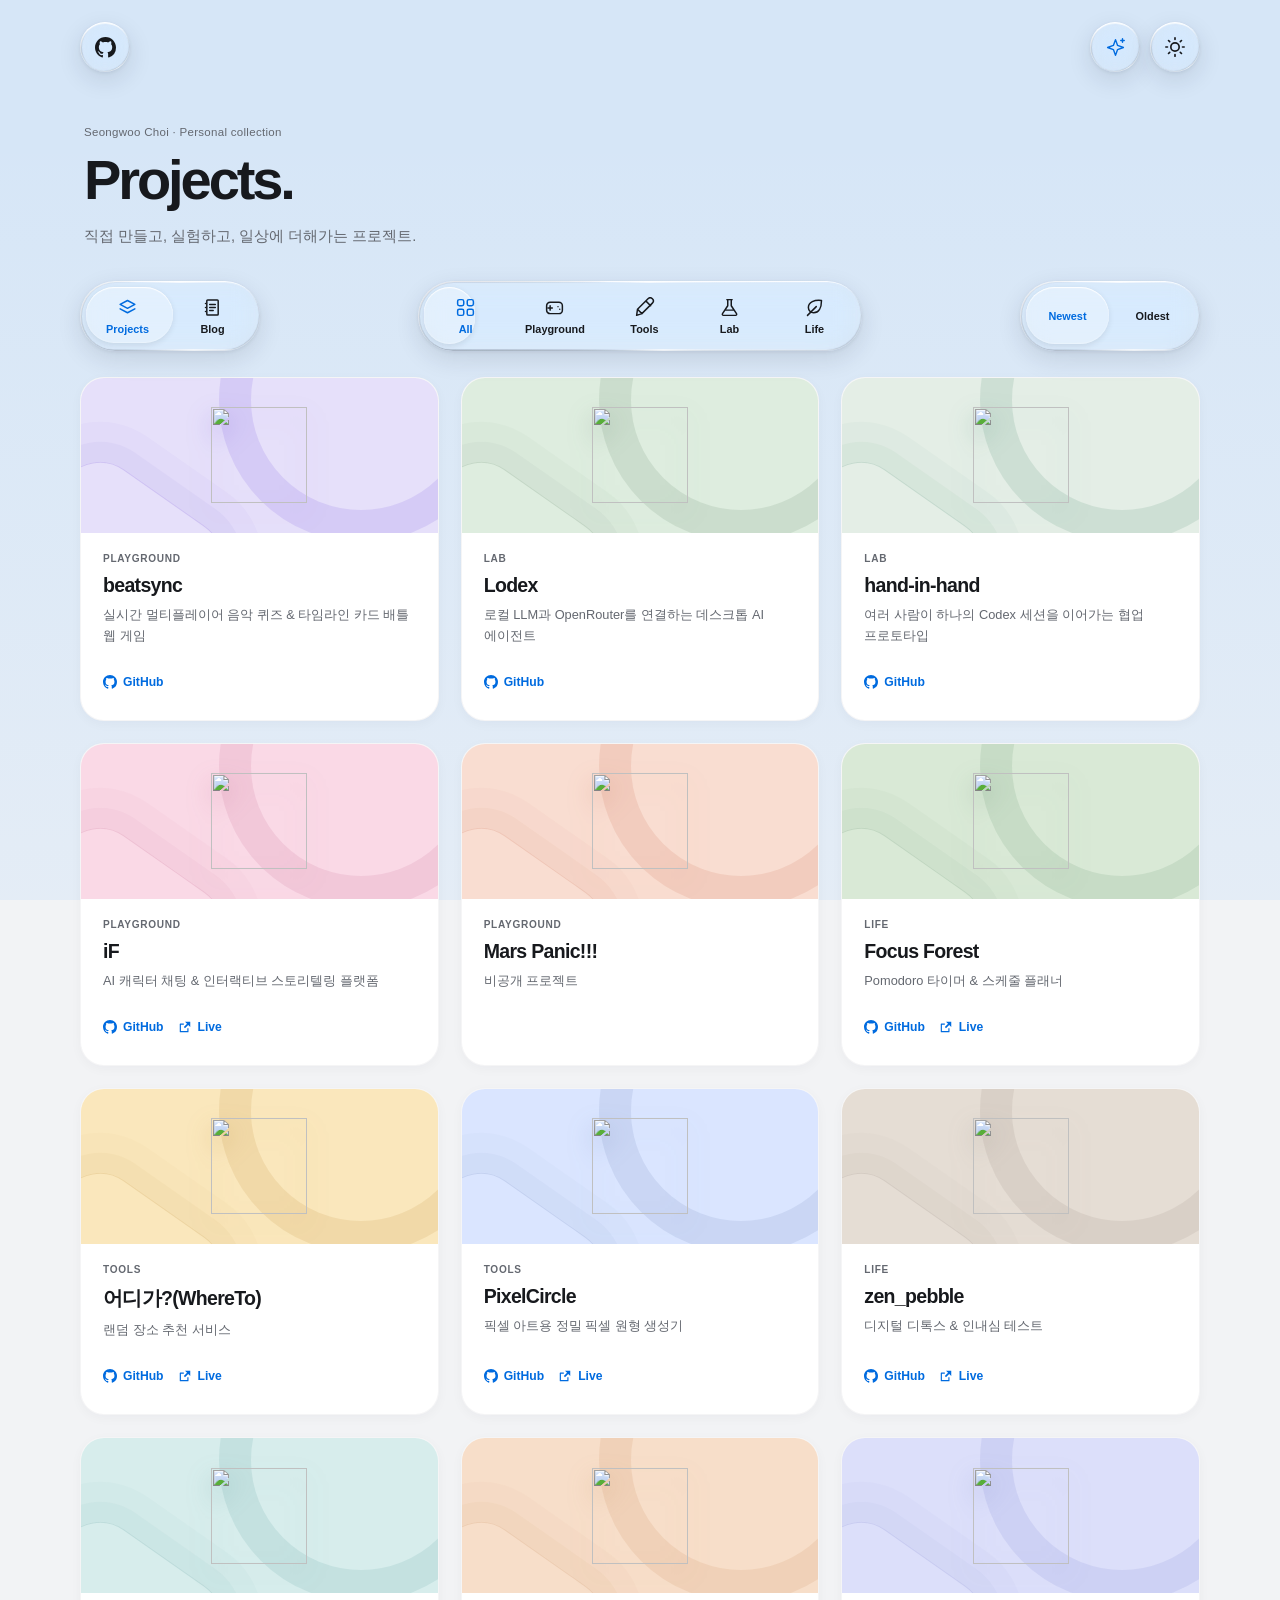
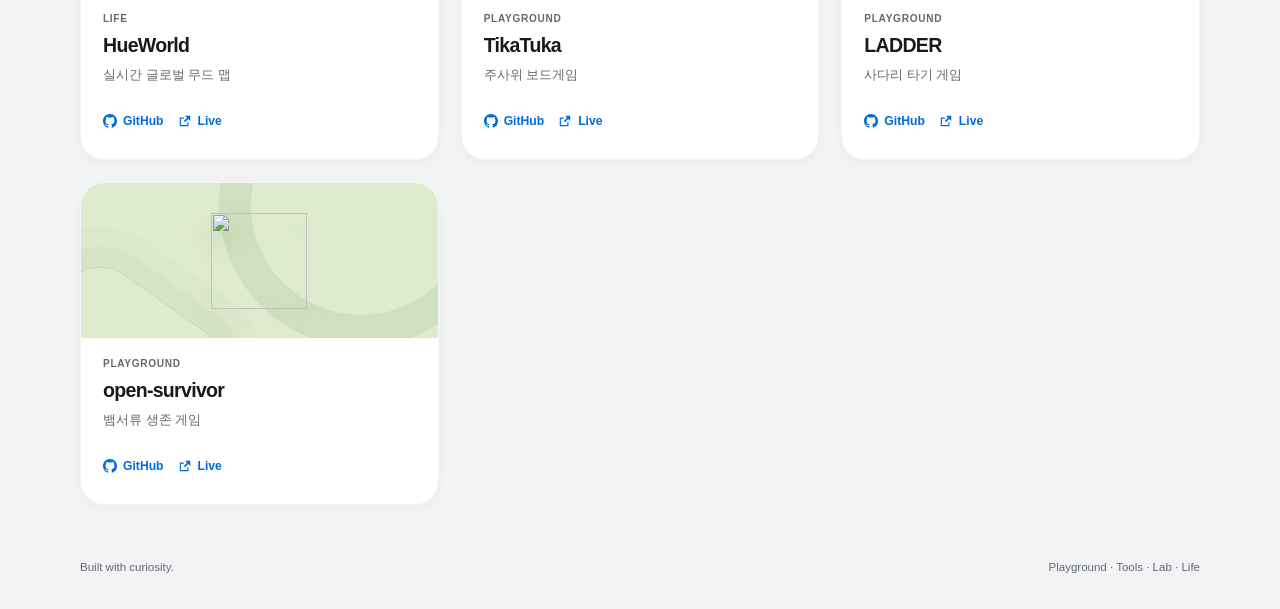
==== commit 3efa6453: "Keep the other projects' Vercel links; only this site's own Vercel deployment is gone" ====
--- a/index.html
+++ b/index.html
@@ -340,6 +340,10 @@
         <svg viewBox="0 0 16 16"><path d="M8 0C3.58 0 0 3.58 0 8c0 3.54 2.29 6.53 5.47 7.59.4.07.55-.17.55-.38 0-.19-.01-.82-.01-1.49-2.01.37-2.53-.49-2.69-.94-.09-.23-.48-.94-.82-1.13-.28-.15-.68-.52-.01-.53.63-.01 1.08.58 1.23.82.72 1.21 1.87.87 2.33.66.07-.52.28-.87.51-1.07-1.78-.2-3.64-.89-3.64-3.95 0-.87.31-1.59.82-2.15-.08-.2-.36-1.02.08-2.12 0 0 .67-.21 2.2.82.64-.18 1.32-.27 2-.27.68 0 1.36.09 2 .27 1.53-1.04 2.2-.82 2.2-.82.44 1.1.16 1.92.08 2.12.51.56.82 1.27.82 2.15 0 3.07-1.87 3.75-3.65 3.95.29.25.54.73.54 1.48 0 1.07-.01 1.93-.01 2.2 0 .21.15.46.55.38A8.013 8.013 0 0016 8c0-4.42-3.58-8-8-8z"/></svg>
         GitHub
       </a>
+      <a href="https://ladder-roulette.vercel.app" target="_blank" rel="noopener">
+        <svg viewBox="0 0 24 24"><path d="M10 6v2H5v11h11v-5h2v6a1 1 0 01-1 1H4a1 1 0 01-1-1V7a1 1 0 011-1h6zm11-3v9l-3.5-3.5-5.5 5.5-2-2 5.5-5.5L12 3h9z"/></svg>
+        Live
+      </a>
     </div>
   </div>
 
@@ -351,6 +355,10 @@
         <svg viewBox="0 0 16 16"><path d="M8 0C3.58 0 0 3.58 0 8c0 3.54 2.29 6.53 5.47 7.59.4.07.55-.17.55-.38 0-.19-.01-.82-.01-1.49-2.01.37-2.53-.49-2.69-.94-.09-.23-.48-.94-.82-1.13-.28-.15-.68-.52-.01-.53.63-.01 1.08.58 1.23.82.72 1.21 1.87.87 2.33.66.07-.52.28-.87.51-1.07-1.78-.2-3.64-.89-3.64-3.95 0-.87.31-1.59.82-2.15-.08-.2-.36-1.02.08-2.12 0 0 .67-.21 2.2.82.64-.18 1.32-.27 2-.27.68 0 1.36.09 2 .27 1.53-1.04 2.2-.82 2.2-.82.44 1.1.16 1.92.08 2.12.51.56.82 1.27.82 2.15 0 3.07-1.87 3.75-3.65 3.95.29.25.54.73.54 1.48 0 1.07-.01 1.93-.01 2.2 0 .21.15.46.55.38A8.013 8.013 0 0016 8c0-4.42-3.58-8-8-8z"/></svg>
         GitHub
       </a>
+      <a href="https://open-survivor.vercel.app" target="_blank" rel="noopener">
+        <svg viewBox="0 0 24 24"><path d="M10 6v2H5v11h11v-5h2v6a1 1 0 01-1 1H4a1 1 0 01-1-1V7a1 1 0 011-1h6zm11-3v9l-3.5-3.5-5.5 5.5-2-2 5.5-5.5L12 3h9z"/></svg>
+        Live
+      </a>
     </div>
   </div>
 
@@ -362,6 +370,10 @@
         <svg viewBox="0 0 16 16"><path d="M8 0C3.58 0 0 3.58 0 8c0 3.54 2.29 6.53 5.47 7.59.4.07.55-.17.55-.38 0-.19-.01-.82-.01-1.49-2.01.37-2.53-.49-2.69-.94-.09-.23-.48-.94-.82-1.13-.28-.15-.68-.52-.01-.53.63-.01 1.08.58 1.23.82.72 1.21 1.87.87 2.33.66.07-.52.28-.87.51-1.07-1.78-.2-3.64-.89-3.64-3.95 0-.87.31-1.59.82-2.15-.08-.2-.36-1.02.08-2.12 0 0 .67-.21 2.2.82.64-.18 1.32-.27 2-.27.68 0 1.36.09 2 .27 1.53-1.04 2.2-.82 2.2-.82.44 1.1.16 1.92.08 2.12.51.56.82 1.27.82 2.15 0 3.07-1.87 3.75-3.65 3.95.29.25.54.73.54 1.48 0 1.07-.01 1.93-.01 2.2 0 .21.15.46.55.38A8.013 8.013 0 0016 8c0-4.42-3.58-8-8-8z"/></svg>
         GitHub
       </a>
+      <a href="https://tikatuka-one.vercel.app" target="_blank" rel="noopener">
+        <svg viewBox="0 0 24 24"><path d="M10 6v2H5v11h11v-5h2v6a1 1 0 01-1 1H4a1 1 0 01-1-1V7a1 1 0 011-1h6zm11-3v9l-3.5-3.5-5.5 5.5-2-2 5.5-5.5L12 3h9z"/></svg>
+        Live
+      </a>
     </div>
   </div>
 
@@ -373,6 +385,10 @@
         <svg viewBox="0 0 16 16"><path d="M8 0C3.58 0 0 3.58 0 8c0 3.54 2.29 6.53 5.47 7.59.4.07.55-.17.55-.38 0-.19-.01-.82-.01-1.49-2.01.37-2.53-.49-2.69-.94-.09-.23-.48-.94-.82-1.13-.28-.15-.68-.52-.01-.53.63-.01 1.08.58 1.23.82.72 1.21 1.87.87 2.33.66.07-.52.28-.87.51-1.07-1.78-.2-3.64-.89-3.64-3.95 0-.87.31-1.59.82-2.15-.08-.2-.36-1.02.08-2.12 0 0 .67-.21 2.2.82.64-.18 1.32-.27 2-.27.68 0 1.36.09 2 .27 1.53-1.04 2.2-.82 2.2-.82.44 1.1.16 1.92.08 2.12.51.56.82 1.27.82 2.15 0 3.07-1.87 3.75-3.65 3.95.29.25.54.73.54 1.48 0 1.07-.01 1.93-.01 2.2 0 .21.15.46.55.38A8.013 8.013 0 0016 8c0-4.42-3.58-8-8-8z"/></svg>
         GitHub
       </a>
+      <a href="https://hueworld.vercel.app" target="_blank" rel="noopener">
+        <svg viewBox="0 0 24 24"><path d="M10 6v2H5v11h11v-5h2v6a1 1 0 01-1 1H4a1 1 0 01-1-1V7a1 1 0 011-1h6zm11-3v9l-3.5-3.5-5.5 5.5-2-2 5.5-5.5L12 3h9z"/></svg>
+        Live
+      </a>
     </div>
   </div>
 
@@ -384,6 +400,10 @@
         <svg viewBox="0 0 16 16"><path d="M8 0C3.58 0 0 3.58 0 8c0 3.54 2.29 6.53 5.47 7.59.4.07.55-.17.55-.38 0-.19-.01-.82-.01-1.49-2.01.37-2.53-.49-2.69-.94-.09-.23-.48-.94-.82-1.13-.28-.15-.68-.52-.01-.53.63-.01 1.08.58 1.23.82.72 1.21 1.87.87 2.33.66.07-.52.28-.87.51-1.07-1.78-.2-3.64-.89-3.64-3.95 0-.87.31-1.59.82-2.15-.08-.2-.36-1.02.08-2.12 0 0 .67-.21 2.2.82.64-.18 1.32-.27 2-.27.68 0 1.36.09 2 .27 1.53-1.04 2.2-.82 2.2-.82.44 1.1.16 1.92.08 2.12.51.56.82 1.27.82 2.15 0 3.07-1.87 3.75-3.65 3.95.29.25.54.73.54 1.48 0 1.07-.01 1.93-.01 2.2 0 .21.15.46.55.38A8.013 8.013 0 0016 8c0-4.42-3.58-8-8-8z"/></svg>
         GitHub
       </a>
+      <a href="https://zen-pebble.vercel.app" target="_blank" rel="noopener">
+        <svg viewBox="0 0 24 24"><path d="M10 6v2H5v11h11v-5h2v6a1 1 0 01-1 1H4a1 1 0 01-1-1V7a1 1 0 011-1h6zm11-3v9l-3.5-3.5-5.5 5.5-2-2 5.5-5.5L12 3h9z"/></svg>
+        Live
+      </a>
     </div>
   </div>
 
@@ -395,6 +415,10 @@
         <svg viewBox="0 0 16 16"><path d="M8 0C3.58 0 0 3.58 0 8c0 3.54 2.29 6.53 5.47 7.59.4.07.55-.17.55-.38 0-.19-.01-.82-.01-1.49-2.01.37-2.53-.49-2.69-.94-.09-.23-.48-.94-.82-1.13-.28-.15-.68-.52-.01-.53.63-.01 1.08.58 1.23.82.72 1.21 1.87.87 2.33.66.07-.52.28-.87.51-1.07-1.78-.2-3.64-.89-3.64-3.95 0-.87.31-1.59.82-2.15-.08-.2-.36-1.02.08-2.12 0 0 .67-.21 2.2.82.64-.18 1.32-.27 2-.27.68 0 1.36.09 2 .27 1.53-1.04 2.2-.82 2.2-.82.44 1.1.16 1.92.08 2.12.51.56.82 1.27.82 2.15 0 3.07-1.87 3.75-3.65 3.95.29.25.54.73.54 1.48 0 1.07-.01 1.93-.01 2.2 0 .21.15.46.55.38A8.013 8.013 0 0016 8c0-4.42-3.58-8-8-8z"/></svg>
         GitHub
       </a>
+      <a href="https://whereto-swart.vercel.app" target="_blank" rel="noopener">
+        <svg viewBox="0 0 24 24"><path d="M10 6v2H5v11h11v-5h2v6a1 1 0 01-1 1H4a1 1 0 01-1-1V7a1 1 0 011-1h6zm11-3v9l-3.5-3.5-5.5 5.5-2-2 5.5-5.5L12 3h9z"/></svg>
+        Live
+      </a>
     </div>
   </div>
 
@@ -406,6 +430,10 @@
         <svg viewBox="0 0 16 16"><path d="M8 0C3.58 0 0 3.58 0 8c0 3.54 2.29 6.53 5.47 7.59.4.07.55-.17.55-.38 0-.19-.01-.82-.01-1.49-2.01.37-2.53-.49-2.69-.94-.09-.23-.48-.94-.82-1.13-.28-.15-.68-.52-.01-.53.63-.01 1.08.58 1.23.82.72 1.21 1.87.87 2.33.66.07-.52.28-.87.51-1.07-1.78-.2-3.64-.89-3.64-3.95 0-.87.31-1.59.82-2.15-.08-.2-.36-1.02.08-2.12 0 0 .67-.21 2.2.82.64-.18 1.32-.27 2-.27.68 0 1.36.09 2 .27 1.53-1.04 2.2-.82 2.2-.82.44 1.1.16 1.92.08 2.12.51.56.82 1.27.82 2.15 0 3.07-1.87 3.75-3.65 3.95.29.25.54.73.54 1.48 0 1.07-.01 1.93-.01 2.2 0 .21.15.46.55.38A8.013 8.013 0 0016 8c0-4.42-3.58-8-8-8z"/></svg>
         GitHub
       </a>
+      <a href="https://pixel-circle.vercel.app" target="_blank" rel="noopener">
+        <svg viewBox="0 0 24 24"><path d="M10 6v2H5v11h11v-5h2v6a1 1 0 01-1 1H4a1 1 0 01-1-1V7a1 1 0 011-1h6zm11-3v9l-3.5-3.5-5.5 5.5-2-2 5.5-5.5L12 3h9z"/></svg>
+        Live
+      </a>
     </div>
   </div>
 
@@ -439,6 +467,10 @@
         <svg viewBox="0 0 16 16"><path d="M8 0C3.58 0 0 3.58 0 8c0 3.54 2.29 6.53 5.47 7.59.4.07.55-.17.55-.38 0-.19-.01-.82-.01-1.49-2.01.37-2.53-.49-2.69-.94-.09-.23-.48-.94-.82-1.13-.28-.15-.68-.52-.01-.53.63-.01 1.08.58 1.23.82.72 1.21 1.87.87 2.33.66.07-.52.28-.87.51-1.07-1.78-.2-3.64-.89-3.64-3.95 0-.87.31-1.59.82-2.15-.08-.2-.36-1.02.08-2.12 0 0 .67-.21 2.2.82.64-.18 1.32-.27 2-.27.68 0 1.36.09 2 .27 1.53-1.04 2.2-.82 2.2-.82.44 1.1.16 1.92.08 2.12.51.56.82 1.27.82 2.15 0 3.07-1.87 3.75-3.65 3.95.29.25.54.73.54 1.48 0 1.07-.01 1.93-.01 2.2 0 .21.15.46.55.38A8.013 8.013 0 0016 8c0-4.42-3.58-8-8-8z"/></svg>
         GitHub
       </a>
+      <a href="https://focus-forest-jet.vercel.app" target="_blank" rel="noopener">
+        <svg viewBox="0 0 24 24"><path d="M10 6v2H5v11h11v-5h2v6a1 1 0 01-1 1H4a1 1 0 01-1-1V7a1 1 0 011-1h6zm11-3v9l-3.5-3.5-5.5 5.5-2-2 5.5-5.5L12 3h9z"/></svg>
+        Live
+      </a>
     </div>
   </div>
 
@@ -449,6 +481,10 @@
       <a href="https://github.com/sonic240612/iF" target="_blank" rel="noopener">
         <svg viewBox="0 0 16 16"><path d="M8 0C3.58 0 0 3.58 0 8c0 3.54 2.29 6.53 5.47 7.59.4.07.55-.17.55-.38 0-.19-.01-.82-.01-1.49-2.01.37-2.53-.49-2.69-.94-.09-.23-.48-.94-.82-1.13-.28-.15-.68-.52-.01-.53.63-.01 1.08.58 1.23.82.72 1.21 1.87.87 2.33.66.07-.52.28-.87.51-1.07-1.78-.2-3.64-.89-3.64-3.95 0-.87.31-1.59.82-2.15-.08-.2-.36-1.02.08-2.12 0 0 .67-.21 2.2.82.64-.18 1.32-.27 2-.27.68 0 1.36.09 2 .27 1.53-1.04 2.2-.82 2.2-.82.44 1.1.16 1.92.08 2.12.51.56.82 1.27.82 2.15 0 3.07-1.87 3.75-3.65 3.95.29.25.54.73.54 1.48 0 1.07-.01 1.93-.01 2.2 0 .21.15.46.55.38A8.013 8.013 0 0016 8c0-4.42-3.58-8-8-8z"/></svg>
         GitHub
+      </a>
+      <a href="https://if-chat-plum.vercel.app" target="_blank" rel="noopener">
+        <svg viewBox="0 0 24 24"><path d="M10 6v2H5v11h11v-5h2v6a1 1 0 01-1 1H4a1 1 0 01-1-1V7a1 1 0 011-1h6zm11-3v9l-3.5-3.5-5.5 5.5-2-2 5.5-5.5L12 3h9z"/></svg>
+        Live
       </a>
     </div>
   </div>
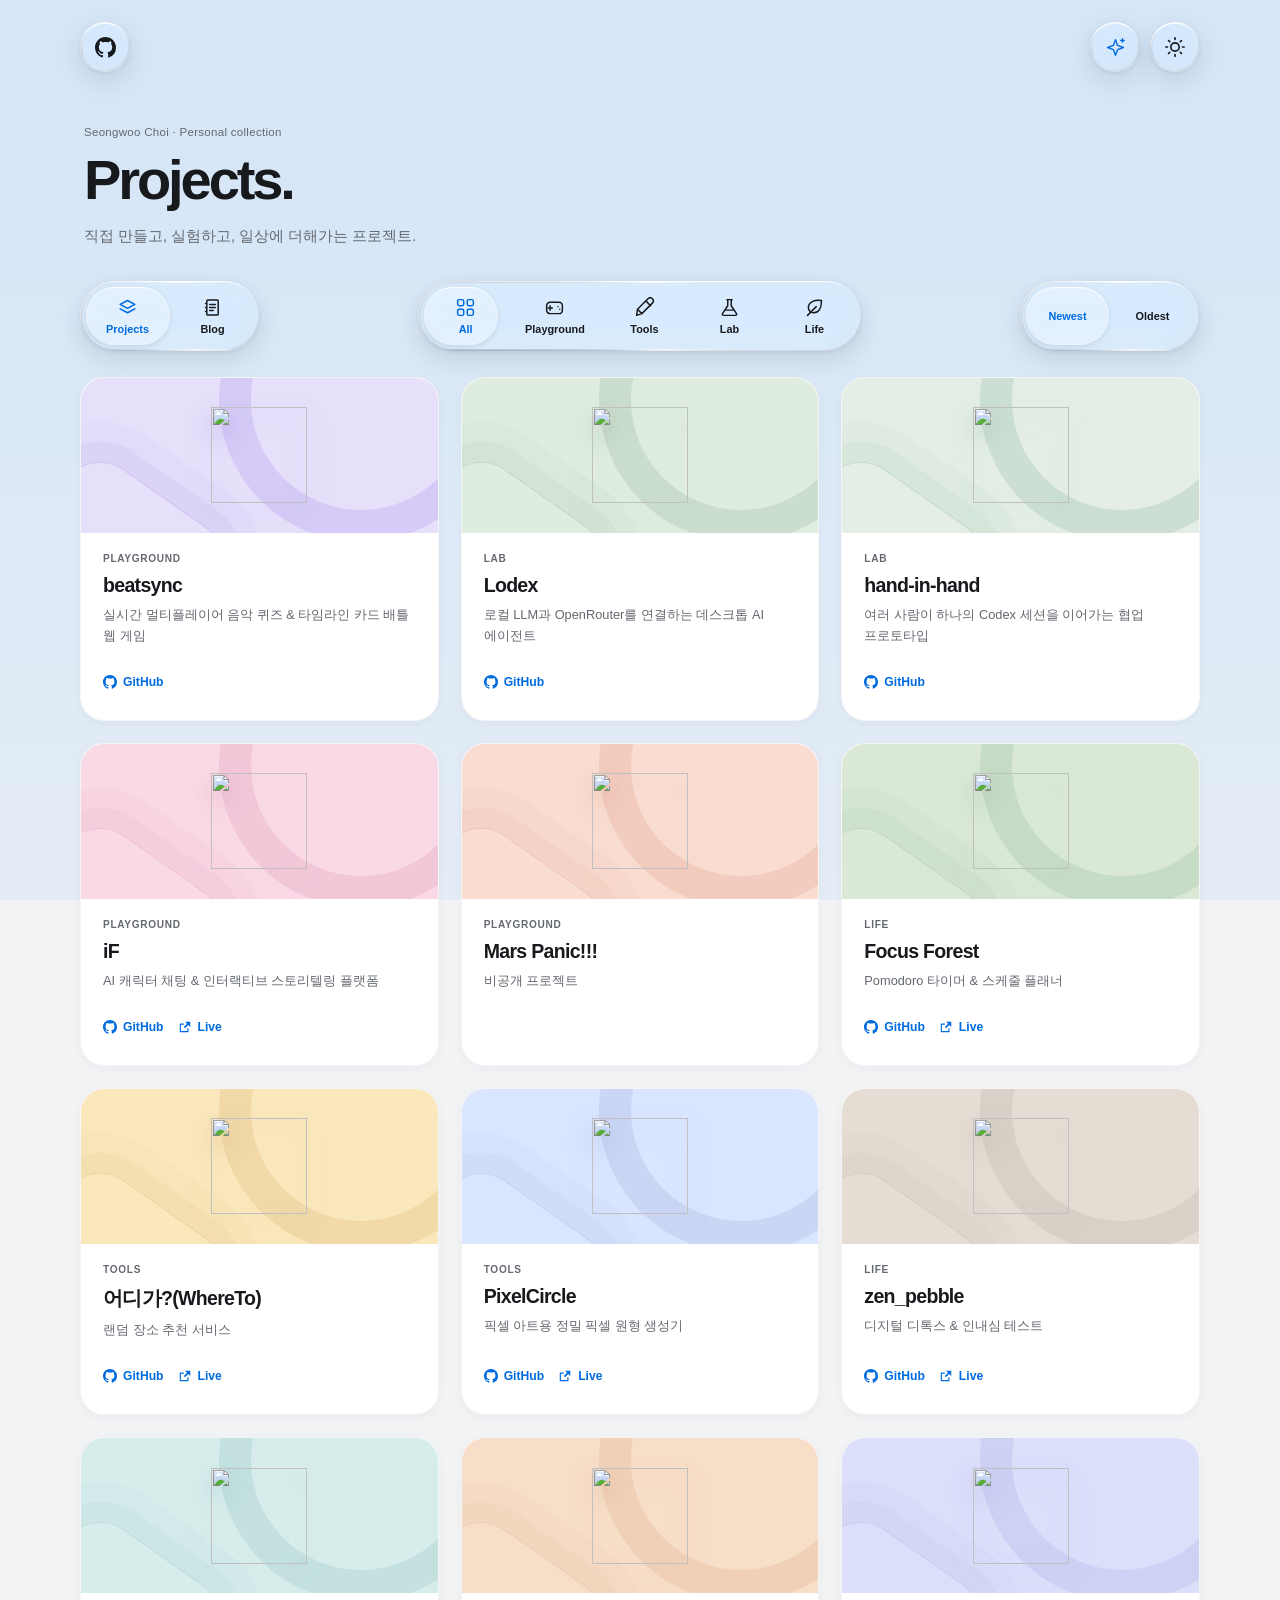
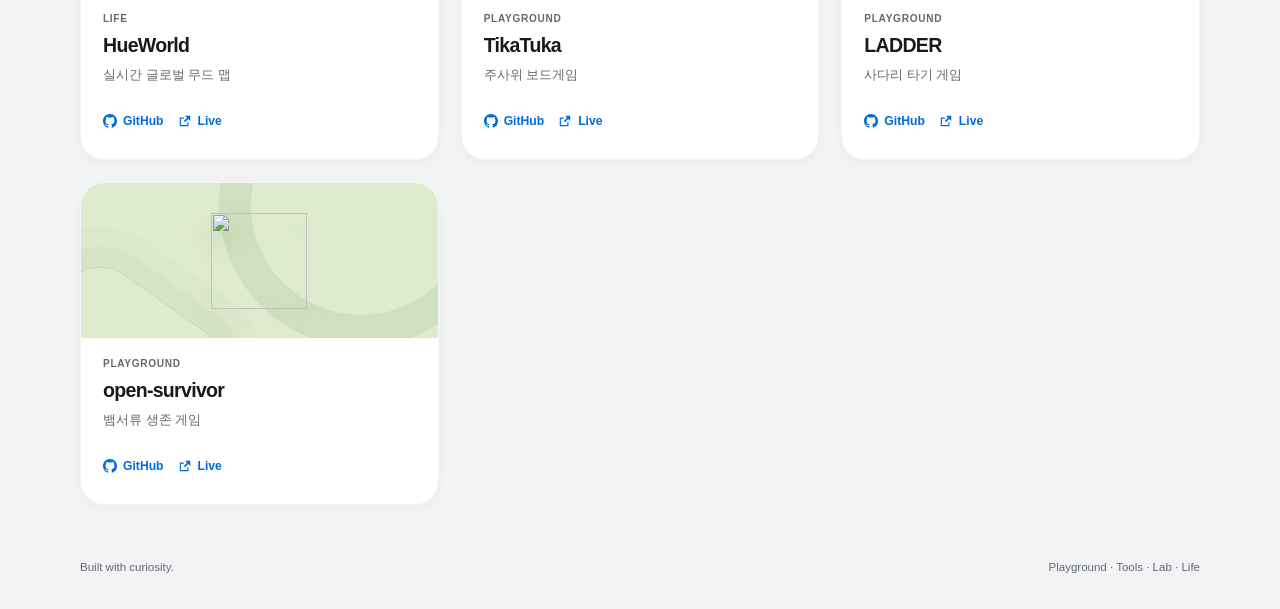
==== commit 17b2f577: "Rename the site to sonic-blog in the page title, accessible heading, and README intro" ====
--- a/index.html
+++ b/index.html
@@ -3,7 +3,7 @@
 <head>
 <meta charset="UTF-8">
 <meta name="viewport" content="width=device-width, initial-scale=1.0, viewport-fit=cover">
-<title>My Projects</title>
+<title>sonic-blog</title>
 <link rel="icon" href="data:image/svg+xml,<svg xmlns='http://www.w3.org/2000/svg' viewBox='0 0 32 32'><defs><linearGradient id='g' x1='0' y1='0' x2='1' y2='1'><stop offset='0' stop-color='%23ffffff'/><stop offset='1' stop-color='%23cfe0f5'/></linearGradient></defs><rect width='32' height='32' rx='9' fill='url(%23g)'/><rect x='5' y='11' width='22' height='10' rx='5' fill='%23a8c6ea'/><circle cx='12' cy='16' r='3.2' fill='%23ffffff'/></svg>">
 <style>
   :root {
@@ -258,7 +258,7 @@
 
 <header>
   <a class="title-area" data-liquid-surface href="https://github.com/sonic240612" target="_blank" rel="noopener" aria-label="GitHub profile">
-    <h1>My Projects</h1>
+    <h1>sonic-blog</h1>
       <svg viewBox="0 0 16 16"><path d="M8 0C3.58 0 0 3.58 0 8c0 3.54 2.29 6.53 5.47 7.59.4.07.55-.17.55-.38 0-.19-.01-.82-.01-1.49-2.01.37-2.53-.49-2.69-.94-.09-.23-.48-.94-.82-1.13-.28-.15-.68-.52-.01-.53.63-.01 1.08.58 1.23.82.72 1.21 1.87.87 2.33.66.07-.52.28-.87.51-1.07-1.78-.2-3.64-.89-3.64-3.95 0-.87.31-1.59.82-2.15-.08-.2-.36-1.02.08-2.12 0 0 .67-.21 2.2.82.64-.18 1.32-.27 2-.27.68 0 1.36.09 2 .27 1.53-1.04 2.2-.82 2.2-.82.44 1.1.16 1.92.08 2.12.51.56.82 1.27.82 2.15 0 3.07-1.87 3.75-3.65 3.95.29.25.54.73.54 1.48 0 1.07-.01 1.93-.01 2.2 0 .21.15.46.55.38A8.013 8.013 0 0016 8c0-4.42-3.58-8-8-8z"/></svg>
   </a>
   <div class="header-actions">
@@ -736,7 +736,7 @@
         // 상태 메시지는 Blog 목록에서 텍스트가 실제로 있을 때만 보입니다.
         const blogStatus = document.getElementById('blog-status');
         blogStatus.hidden = !blogOpen || postOpen || !blogStatus.textContent;
-        document.title = blogOpen ? 'Blog · My Projects' : 'My Projects';
+        document.title = blogOpen ? 'Blog · sonic-blog' : 'sonic-blog';
         try { localStorage.setItem('projects-portal-section', portal.section); } catch {}
         document.dispatchEvent(new CustomEvent('portal:section', { detail: { section: portal.section } }));
       }
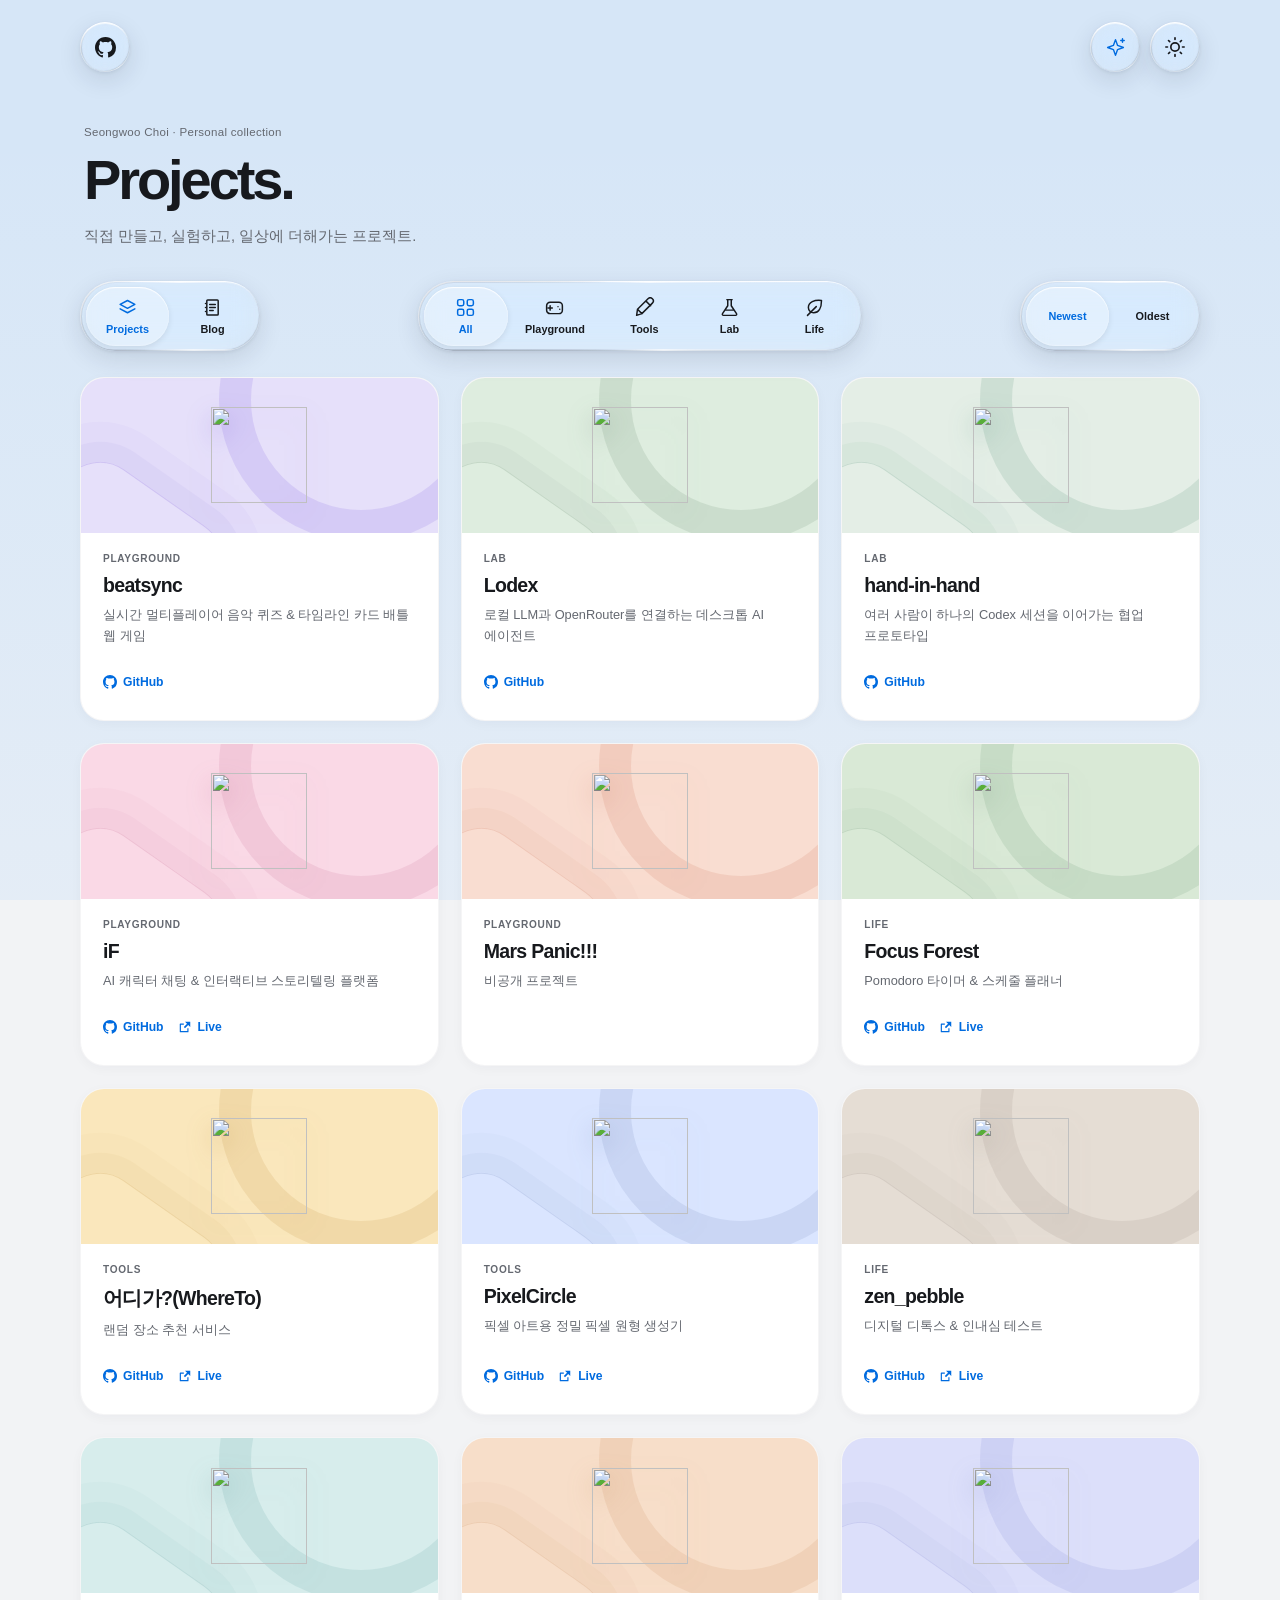
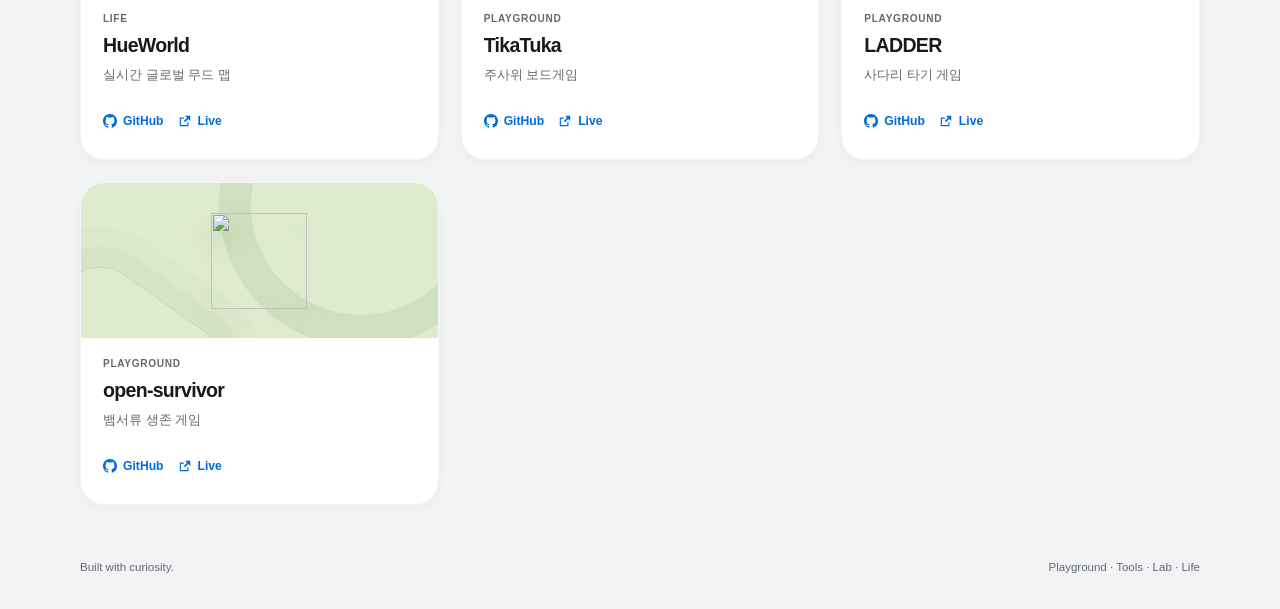
==== commit fe991db3: "Broaden the wording: posts cover more than experiments, so call them 기록 and rewrite the README intro" ====
--- a/index.html
+++ b/index.html
@@ -507,7 +507,7 @@
       </div>
       <div class="prose" id="post-body"></div>
     </div>
-    <nav class="post-nav" id="post-nav" aria-label="이전 · 다음 실험 기록"></nav>
+    <nav class="post-nav" id="post-nav" aria-label="이전 · 다음 기록"></nav>
   </article>
 </main>
 <footer class="glass-footer"><span>Built with curiosity.</span><span id="footer-note">Playground · Tools · Lab · Life</span></footer>
--- a/blog.css
+++ b/blog.css
@@ -1,4 +1,4 @@
-/* 실험 기록(Blog) UI. 프로젝트 카드의 유리 글라스 표현을 그대로 재사용합니다. */
+/* 기록(Blog) UI. 프로젝트 카드의 유리 글라스 표현을 그대로 재사용합니다. */
 
 .blog-status {
   position: relative;
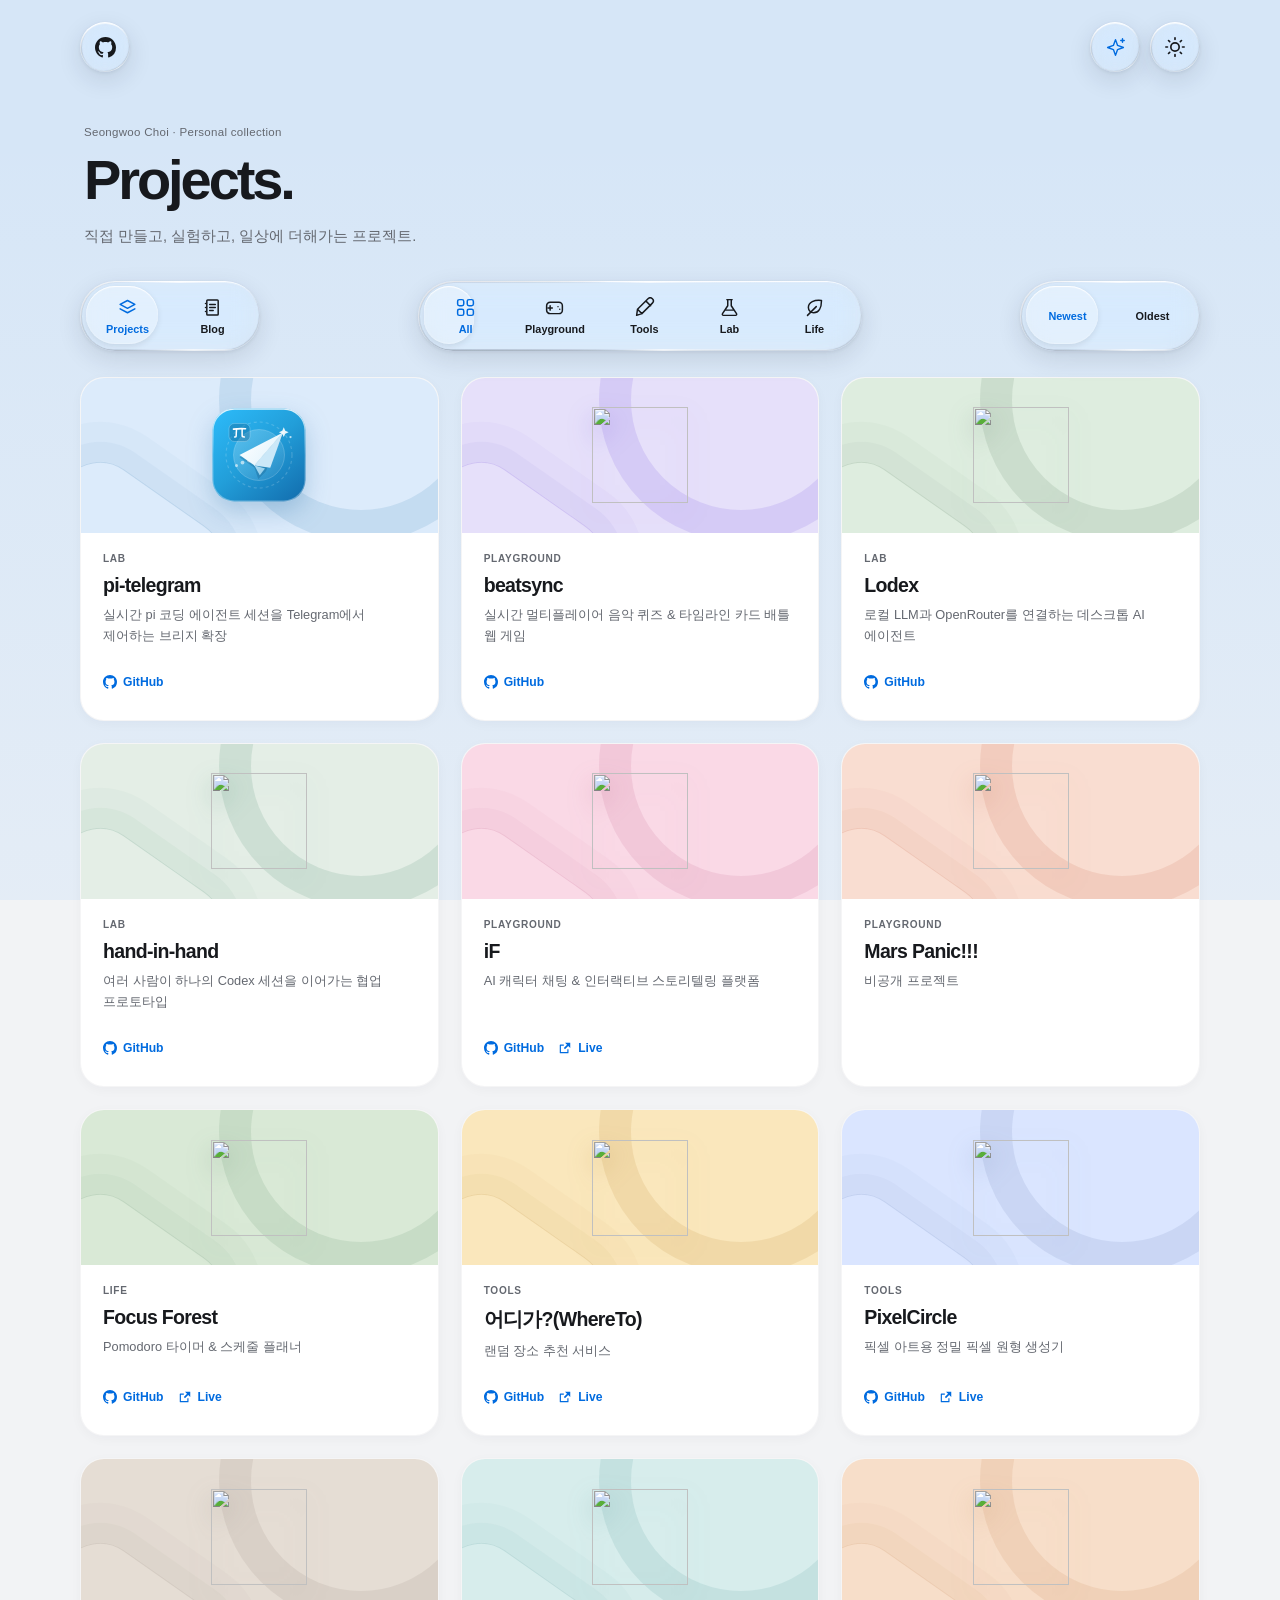
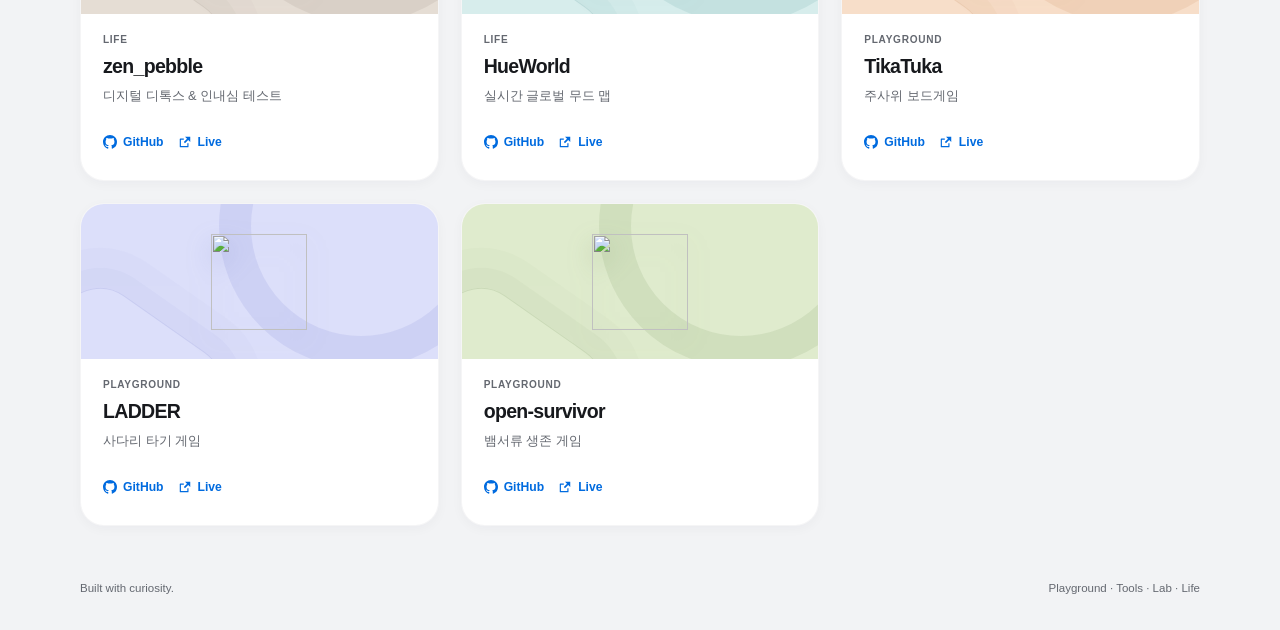
==== commit 5146e5ee: "Add pi-telegram to Lab projects and update Lab description" ====
--- a/index.html
+++ b/index.html
@@ -321,6 +321,17 @@
 
 <main>
   <div class="grid" id="projects-view">
+  <div class="card" data-category="lab" data-date="2026-11-12">
+    <h2>pi-telegram</h2>
+    <p class="desc">실시간 pi 코딩 에이전트 세션을 Telegram에서 제어하는 브리지 확장</p>
+    <div class="links">
+      <a href="https://github.com/sonic240612/pi-telegram" target="_blank" rel="noopener">
+        <svg viewBox="0 0 16 16"><path d="M8 0C3.58 0 0 3.58 0 8c0 3.54 2.29 6.53 5.47 7.59.4.07.55-.17.55-.38 0-.19-.01-.82-.01-1.49-2.01.37-2.53-.49-2.69-.94-.09-.23-.48-.94-.82-1.13-.28-.15-.68-.52-.01-.53.63-.01 1.08.58 1.23.82.72 1.21 1.87.87 2.33.66.07-.52.28-.87.51-1.07-1.78-.2-3.64-.89-3.64-3.95 0-.87.31-1.59.82-2.15-.08-.2-.36-1.02.08-2.12 0 0 .67-.21 2.2.82.64-.18 1.32-.27 2-.27.68 0 1.36.09 2 .27 1.53-1.04 2.2-.82 2.2-.82.44 1.1.16 1.92.08 2.12.51.56.82 1.27.82 2.15 0 3.07-1.87 3.75-3.65 3.95.29.25.54.73.54 1.48 0 1.07-.01 1.93-.01 2.2 0 .21.15.46.55.38A8.013 8.013 0 0016 8c0-4.42-3.58-8-8-8z"/></svg>
+        GitHub
+      </a>
+    </div>
+  </div>
+
   <div class="card" data-category="playground" data-date="2026-10-13">
     <h2>beatsync</h2>
     <p class="desc">실시간 멀티플레이어 음악 퀴즈 &amp; 타임라인 카드 배틀 웹 게임</p>
@@ -607,7 +618,8 @@
       'TikaTuka': ['tikatuka', '#f7dec9', '#b9763e'],
       'LADDER': ['ladder', '#dcdffa', '#666dc3'],
       'open-survivor': ['open-survivor', '#dfebcd', '#63834d'],
-      'beatsync': ['beatsync', '#e6e0fa', '#5a32d1']
+      'beatsync': ['beatsync', '#e6e0fa', '#5a32d1'],
+      'pi-telegram': ['pi-telegram', '#dcebfb', '#1d68a2']
     };
     cards.forEach(function(card) {
       const category = card.dataset.category;
--- a/liquid-glass.css
+++ b/liquid-glass.css
@@ -210,34 +210,45 @@
 [data-theme="liquid-glass"] .tab-btn.active { color: var(--accent); background: transparent; box-shadow: none; }
 [data-theme="liquid-glass"] .tab-btn:active { transform: scale(.94); }
 [data-theme="liquid-glass"] .tab-icon { display: block; width: 21px; height: 21px; fill: none; stroke: currentColor; stroke-width: 1.7; stroke-linecap: round; stroke-linejoin: round; }
-[data-theme="liquid-glass"] .tab-label { display: block; max-height: 16px; opacity: 1; transition: max-height .4s cubic-bezier(.2,.8,.2,1), opacity .22s, transform .3s; }
+[data-theme="liquid-glass"] .tab-label { display: block; max-height: 16px; opacity: 1; transition: max-height .4s cubic-bezier(.2,.8,.2,1), opacity .22s .12s, transform .3s; }
 [data-theme="liquid-glass"] :is(.section-control, .category-control, .tag-control, .post-control, .sort-control) .tab-btn { transition: min-height .4s cubic-bezier(.2,.8,.2,1), gap .4s, color .2s; }
-/* 스크롤을 내리면 섹션·카테고리·태그·포스트·정렬 단추가 함께 줄어들어 조작 계층이 가벼워집니다. */
+/* 스크롤을 내리면 섹션·카테고리·태그·포스트·정렬 단추가 함께 줄어들어 조작 계층이 가벼워집니다.
+   글자는 칸이 좁아지기 전에 먼저 사라져야 아이콘 위에 겹치지 않습니다. */
 [data-theme="liquid-glass"].glass-compact :is(.section-control, .category-control, .tag-control, .post-control, .sort-control) .tab-btn { min-height: 42px; gap: 0; }
-[data-theme="liquid-glass"].glass-compact .tab-label { max-height: 0; opacity: 0; transform: translateY(-3px); overflow: hidden; }
+[data-theme="liquid-glass"].glass-compact .tab-label { max-height: 0; opacity: 0; transform: translateY(-3px); overflow: hidden; transition: max-height .4s cubic-bezier(.2,.8,.2,1), opacity .07s linear, transform .25s; }
+/* 스크롤을 아래로 밀면 조작 계층(GitHub·테마 단추, 필터·정렬·포스트 바)이 화면 밖으로 물러납니다.
+   위로 스크롤하면 glass-tuck가 꺼지며 제자리로 돌아오고, 읽는 중인 제목 알약만 그 자리에 남습니다. */
+[data-theme="liquid-glass"] :is(header, .section-control, .category-control, .tag-control, .post-control, .sort-control) {
+  transition: transform .42s cubic-bezier(.2,.8,.2,1), opacity .26s, box-shadow .3s, visibility 0s;
+}
+[data-theme="liquid-glass"].glass-tuck :is(header, .section-control, .category-control, .tag-control, .post-control, .sort-control) {
+  opacity: 0;
+  visibility: hidden;
+  transition: transform .42s cubic-bezier(.2,.8,.2,1), opacity .2s, box-shadow .3s, visibility 0s .42s;
+}
+/* PC: 머리 단추와 탭 바의 모든 그룹이 화면 위로 밀려 나갑니다. */
+@media (min-width: 641px) {
+  [data-theme="liquid-glass"].glass-tuck header { transform: translateY(calc(-100% - 70px - var(--safe-area-top))); }
+  [data-theme="liquid-glass"].glass-tuck .tabs > :is(.section-control, .category-control, .tag-control, .post-control, .sort-control) { transform: translateY(-330px); }
+}
 /* 포스트를 읽을 때 되돌아가기·원문 단추를 정렬 단추가 있던 오른쪽 칸에 둡니다. */
 [data-theme="liquid-glass"] .post-control { display: flex; align-items: center; gap: 8px; }
 [data-theme="liquid-glass"] .post-control[hidden] { display: none; }
-/* 제목 고정 바는 탭 바 안쪽, 좌우 단추 사이 가운데에 얹습니다.
-   좌우 칸 폭은 JS가 단추 가장자리에서 재고, 제목이 길면 알약이 위아래로 늘어납니다. */
+/* 읽는 중인 제목은 화면에 고정되는 띠입니다. PC에서는 알약이 화면 최상단 한가운데에 앉고,
+   phones에서는 아래 독 자리로 내려갑니다(아래 media 블록이 자리를 바꿉니다). */
 [data-theme="liquid-glass"] .post-titlebar {
-  position: absolute;
-  left: var(--titlebar-left, 210px);
-  right: var(--titlebar-right, 230px);
-  top: 50%;
-  transform: translateY(-50%);
+  position: fixed;
+  left: 0;
+  right: 0;
+  top: calc(12px + var(--safe-area-top));
   display: flex;
   justify-content: center;
   pointer-events: none;
-  z-index: 4;
-}
-/* 좌우 단추 사이가 좁아지면 알약을 탭 바 아래로 내립니다. */
-[data-theme="liquid-glass"] .post-titlebar.is-below {
-  left: 0;
-  right: 0;
-  top: calc(100% + 8px);
-  transform: none;
-  justify-content: flex-start;
+  z-index: 19;
+}
+@media (min-width: 641px) {
+  /* 알약 폭은 위 양쪽 둥근 단추들끼리 부딪히지 않게만 제한합니다. */
+  [data-theme="liquid-glass"] .post-titlebar-glass { max-width: min(560px, calc(100vw - 330px)); }
 }
 /* 정렬 단추는 다른 탭과 같은 뼈대(.tab-btn)를 쓰므로 위 규칙대로 58px → 42px로 늘어났다 줄어듭니다. */
 [data-theme="liquid-glass"] .selection-lens {
@@ -295,6 +306,10 @@
 [data-theme="liquid-glass"][data-mode="dark"].glass-scrolled [data-liquid-surface] { --glass-fill: rgba(24,26,32,.55); }
 /* 본문 글자 위에 얹히는 제목 고정 바는 유리를 한 겹 더 짙게 세웁니다. */
 [data-theme="liquid-glass"] .post-titlebar-glass { --glass-fill: color-mix(in srgb, var(--card-bg) 92%, transparent); border-radius: 18px; }
+/* 유리 채움이 이미 90% 이상 불투명해서 배경을 흐리게 접는 굴절은 거의 눈에 띄지 않습니다.
+   iOS Safari는 고정된 판의 backdrop-filter 레이어 위에서 글자를 드랍하는 일이 있으니
+   이 판만 굴절을 끕니다. 렌즈는 inline으로 들어오므로 !important로 묶습니다. */
+[data-theme="liquid-glass"] .post-titlebar-glass { --liquid-filter: none !important; }
 [data-theme="liquid-glass"].glass-scrolled .post-titlebar-glass { --glass-fill: color-mix(in srgb, var(--card-bg) 90%, transparent); }
 [data-theme="liquid-glass"][data-mode="dark"].glass-scrolled .post-titlebar-glass { --glass-fill: color-mix(in srgb, var(--card-bg) 90%, transparent); }
 
@@ -307,6 +322,31 @@
   [data-theme="liquid-glass"] .grid { grid-template-columns: repeat(2,minmax(0,1fr)); gap: 18px; }
   [data-theme="liquid-glass"] .tab-btn { min-width: 66px; padding-inline: 10px; }
   [data-theme="liquid-glass"] .sort-control .tab-btn { min-width: 72px; }
+}
+/* 탭 스트립은 태블릿 폭(760px)부터 그룹 단위로 줄을 바꿉니다.
+   데스크톱 규칙대로 한 줄(nowrap)에 담으면 641~740px 구간에서 페이지가 가로로 넘칩니다. */
+@media (max-width: 760px) {
+  [data-theme="liquid-glass"] .tabs { flex-wrap: wrap; gap: 10px 8px; }
+  /* 섹션(Projects/Blog)과 정렬·포스트 단추가 한 행에 좌우로 앉습니다.
+     줄바꿈은 그룹 안에서가 아니라 그룹 사이에서만 일어나도록 단추 폭을 좁힙니다. */
+  [data-theme="liquid-glass"] .tabs .tab-btn { padding: 5px 10px; gap: 4px; }
+  [data-theme="liquid-glass"] .tabs .tab-icon { width: 19px; height: 19px; }
+  [data-theme="liquid-glass"] .tabs .tab-label { font-size: .64rem; }
+  /* 스크롤로 줄어들 때는 좁은 화면에서 한 번 더 얇아집니다(라벨은 위의 compact 규칙이 접습니다). */
+  [data-theme="liquid-glass"].glass-compact .tabs .tab-btn { min-height: 36px; padding-block: 4px; }
+  [data-theme="liquid-glass"] :is(.section-control, .category-control, .sort-control, .post-control) { padding: 5px; flex-wrap: nowrap; }
+  [data-theme="liquid-glass"] .section-control { order: 1; flex: 0 0 auto; }
+  [data-theme="liquid-glass"] .section-control .tab-btn { min-width: 68px; }
+  [data-theme="liquid-glass"] .sort-control { order: 2; flex: 0 0 auto; margin-left: auto; }
+  [data-theme="liquid-glass"] .sort-control .tab-btn { min-width: 66px; }
+  /* 포스트를 읽을 때 되돌아가기·원문 단추도 같은 행 오른쪽에 붙입니다. */
+  [data-theme="liquid-glass"] .post-control { order: 2; width: auto; margin: 0 0 0 auto; gap: 4px; }
+  [data-theme="liquid-glass"] .post-control .tab-btn { min-width: 58px; }
+  [data-theme="liquid-glass"] .category-control { order: 3; width: 100%; justify-content: space-between; gap: 2px; }
+  [data-theme="liquid-glass"] .category-control .tab-btn { flex: 1; min-width: 0; padding-inline: 4px; font-size: .6rem; }
+  /* 태그가 한두 개일 때 유리 바가 화면 폭 전체로 늘지 않도록 글자 폭만 쓰습니다. */
+  [data-theme="liquid-glass"] .tag-control { order: 3; width: max-content; max-width: 100%; justify-content: flex-start; gap: 4px; }
+  [data-theme="liquid-glass"] .tag-control .tab-btn { flex: 0 1 auto; min-width: 68px; padding-inline: 14px; font-size: .66rem; }
 }
 @media (max-width: 640px) {
   [data-theme="liquid-glass"] .header-actions { margin-left: auto; }
@@ -317,19 +357,37 @@
   [data-theme="liquid-glass"] :is(#mode-toggle,#motion-toggle) { width: 44px; height: 44px; }
   [data-theme="liquid-glass"] .glass-intro { margin: 40px 22px 25px; padding: 0; }
   .glass-intro .intro-desc { font-size: .81rem; }
-  [data-theme="liquid-glass"] .tabs { top: calc(71px + var(--safe-area-top)); width: calc(100% - 32px); flex-wrap: wrap; gap: 12px; }
-  [data-theme="liquid-glass"] .section-control { order: 1; }
-  [data-theme="liquid-glass"] .section-control .tab-btn { min-width: 92px; min-height: 44px; }
-  [data-theme="liquid-glass"] .sort-control { order: 2; margin-left: auto; }
-  [data-theme="liquid-glass"] .post-control { order: 3; width: 100%; margin: 0; justify-content: flex-end; }
-  /* 좁은 화면에서는 단추 아래에 붙이고, 제목이 길면 아래로 이어 적습니다. */
-  [data-theme="liquid-glass"] .post-titlebar { left: 0; right: 0; top: calc(100% + 8px); transform: none; justify-content: flex-start; }
-  [data-theme="liquid-glass"] .category-control { order: 3; width: 100%; justify-content: space-between; }
-  [data-theme="liquid-glass"] .category-control .tab-btn { flex: 1; min-width: 0; padding-inline: 5px; font-size: .61rem; min-height: 56px; }
-  /* 태그 단추는 개수가 적을 때 줄 전체 폭으로 늘어나지 않게 좌측에 붙입니다. */
-  [data-theme="liquid-glass"] .tag-control { order: 3; width: 100%; justify-content: flex-start; gap: 8px; }
-  [data-theme="liquid-glass"] .tag-control .tab-btn { flex: 0 1 auto; min-width: 84px; padding-inline: 18px; font-size: .7rem; min-height: 56px; }
-  [data-theme="liquid-glass"] .sort-control .tab-btn { min-height: 56px; min-width: 84px; padding-inline: 16px; font-size: .7rem; }
+  [data-theme="liquid-glass"] .tabs { top: calc(71px + var(--safe-area-top)); width: calc(100% - 32px); }
+  /* 모바일 조작 계층은 화면 아래에 붙입니다.
+     필터(Projects 카테고리 / Blog 태그)와 포스트 제목이 스크롤과 무관하게 항상 손에 닿습니다. */
+  [data-theme="liquid-glass"] [data-liquid-surface].category-control {
+    position: fixed; left: 16px; right: 16px; bottom: calc(14px + var(--safe-area-bottom));
+    width: auto; max-width: none; z-index: 18;
+    box-shadow: 0 12px 30px rgb(15 23 42 / .16), var(--surface-shadow);
+  }
+  /* 태그는 개수가 적으므로 유리 바가 글자 폭만큼만 커진 채 가운데에 앉습니다. */
+  [data-theme="liquid-glass"] [data-liquid-surface].tag-control {
+    position: fixed; left: 16px; right: 16px; bottom: calc(14px + var(--safe-area-bottom));
+    width: max-content; max-width: calc(100% - 32px); margin-inline: auto;
+    justify-content: center; overflow-x: auto; scrollbar-width: none; z-index: 18;
+    box-shadow: 0 12px 30px rgb(15 23 42 / .16), var(--surface-shadow);
+  }
+  [data-theme="liquid-glass"] .tag-control::-webkit-scrollbar { display: none; }
+  /* 포스트를 읽을 때 남는 제목 알약도 같은 독 자리에 뜹니다(목록 화면에서는 감겨 있습니다). */
+  [data-theme="liquid-glass"] .post-titlebar {
+    position: fixed; left: 16px; right: 16px; top: auto;
+    bottom: calc(14px + var(--safe-area-bottom));
+    transform: none; justify-content: center; z-index: 18;
+  }
+  [data-theme="liquid-glass"] [data-liquid-surface].post-titlebar-glass { box-shadow: 0 12px 30px rgb(15 23 42 / .16), var(--surface-shadow); }
+  /* 모바일에서는 머리 단추와 위 탭 바가 위로, 바닥 독(필터 바)은 아래로 물러납니다. */
+  [data-theme="liquid-glass"].glass-tuck header { transform: translateY(calc(-100% - 56px - var(--safe-area-top))); }
+  [data-theme="liquid-glass"].glass-tuck .tabs > :is(.section-control, .sort-control) { transform: translateY(-230px); }
+  [data-theme="liquid-glass"].glass-tuck :is(.category-control, .tag-control) {
+    transform: translateY(calc(100% + 44px + var(--safe-area-bottom)));
+  }
+  /* 바닥 독 뒤로 내용이 남지 않게 페이지 끝에 여백을 더합니다. */
+  [data-theme="liquid-glass"] .glass-footer { margin-bottom: calc(110px + var(--safe-area-bottom)); }
   [data-theme="liquid-glass"] main { margin: 20px 16px 0; }
   [data-theme="liquid-glass"] .grid { grid-template-columns: minmax(0,1fr); gap: 18px; }
   [data-theme="liquid-glass"] .project-art { height: 168px; }
@@ -343,6 +401,12 @@
 }
 @media (max-width: 380px) {
   [data-theme="liquid-glass"] :is(#mode-toggle,#motion-toggle) { width: 36px; height: 40px; }
+  /* 320px급 폰에서도 섹션·정렬이 한 행에 남도록 한 번 더 좁힙니다. */
+  [data-theme="liquid-glass"] .tabs .tab-label { font-size: .6rem; }
+  [data-theme="liquid-glass"] .section-control .tab-btn { min-width: 56px; }
+  [data-theme="liquid-glass"] .sort-control .tab-btn { min-width: 54px; }
+  [data-theme="liquid-glass"] .post-control .tab-btn { min-width: 46px; padding-inline: 7px; }
+  [data-theme="liquid-glass"] .tag-control .tab-btn { min-width: 60px; padding-inline: 12px; }
 }
 @supports not ((backdrop-filter: blur(1px)) or (-webkit-backdrop-filter: blur(1px))) {
   [data-theme="liquid-glass"] [data-liquid-surface]::before { background: var(--glass-fallback); }
--- a/blog.css
+++ b/blog.css
@@ -56,9 +56,9 @@
 }
 .post[hidden] { display: none; }   /* display:flex가 [hidden]을 이기지 못합니다. */
 /* 본문 머릿글이 스크롤로 화면 밖으로 나가면 제목을 탭 바 가운데 알약에 담아 남깁니다.
-   제목이 길면 알약이 위아래로 불어나고, 두 줄을 넘으면 마지막 줄만 잘라 표시합니다. */
+   제목이 길면 알약이 위아래로 불어나고, 두 줄을 넘으면 잘립니다. */
 .post-titlebar-glass {
-  display: block;          /* 블록으로 두어야 두 줄 잘림(…)이 제대로 동작합니다. */
+  display: block;          /* 블록으로 두어야 잘림이 제대로 동작합니다. */
   max-width: 100%;
   padding: 9px 22px;
   border-radius: 18px;
@@ -68,6 +68,10 @@
   transition: opacity 0.28s cubic-bezier(.2,.8,.2,1), transform 0.28s cubic-bezier(.2,.8,.2,1);
 }
 .post-titlebar.is-shown .post-titlebar-glass { opacity: 1; transform: none; }
+.post-titlebar-date, .post-titlebar-title {
+  position: relative;   /* 글자는 유리 채움(::before)·테두리 빛(::after) 위에 확실히 앉힙니다. */
+  z-index: 1;
+}
 .post-titlebar-date {
   display: block;
   margin-bottom: 2px;
@@ -83,9 +87,11 @@
   letter-spacing: -0.02em;
   line-height: 1.32;
   color: var(--text);
-  display: -webkit-box;
-  -webkit-line-clamp: 2;
-  -webkit-box-orient: vertical;
+  /* 두 줄 자름을 -webkit-box로 하지 않습니다. iOS Safari는 합성된 유리판 안에서
+     -webkit-box + line-clamp와 transform 애니메이션을 같이 쓰면 판은 그대로 두고
+     글자를 통째로 지워 버립니다. */
+  display: block;
+  max-height: 2.64em;   /* line-height 1.32의 두 줄 */
   overflow: hidden;
 }
 @media (prefers-reduced-motion: reduce) {
@@ -338,7 +344,11 @@
 
 @media (max-width: 640px) {
   .post { gap: 16px; }
-  .post-titlebar-glass { padding: 8px 14px; }
+  /* 바닥 독으로 내려온 제목 알약은 위가 아니라 아래에서 올라옵니다. */
+  /* 고정된 판에 올라오는 transform까지 얹으면 iOS Safari가 글자를 지웁니다.
+     모바일 알약은 페이드만 남기고 자리 이동은 버립니다. */
+  .post-titlebar-glass { padding: 8px 14px; transform: none; }
+  .post-titlebar.is-shown .post-titlebar-glass { transform: none; }
   .post-titlebar-title { font-size: 0.8rem; }
   .post-panel { border-radius: 22px; }
   .post-header { grid-template-columns: 1fr; gap: 10px; padding-bottom: 18px; }
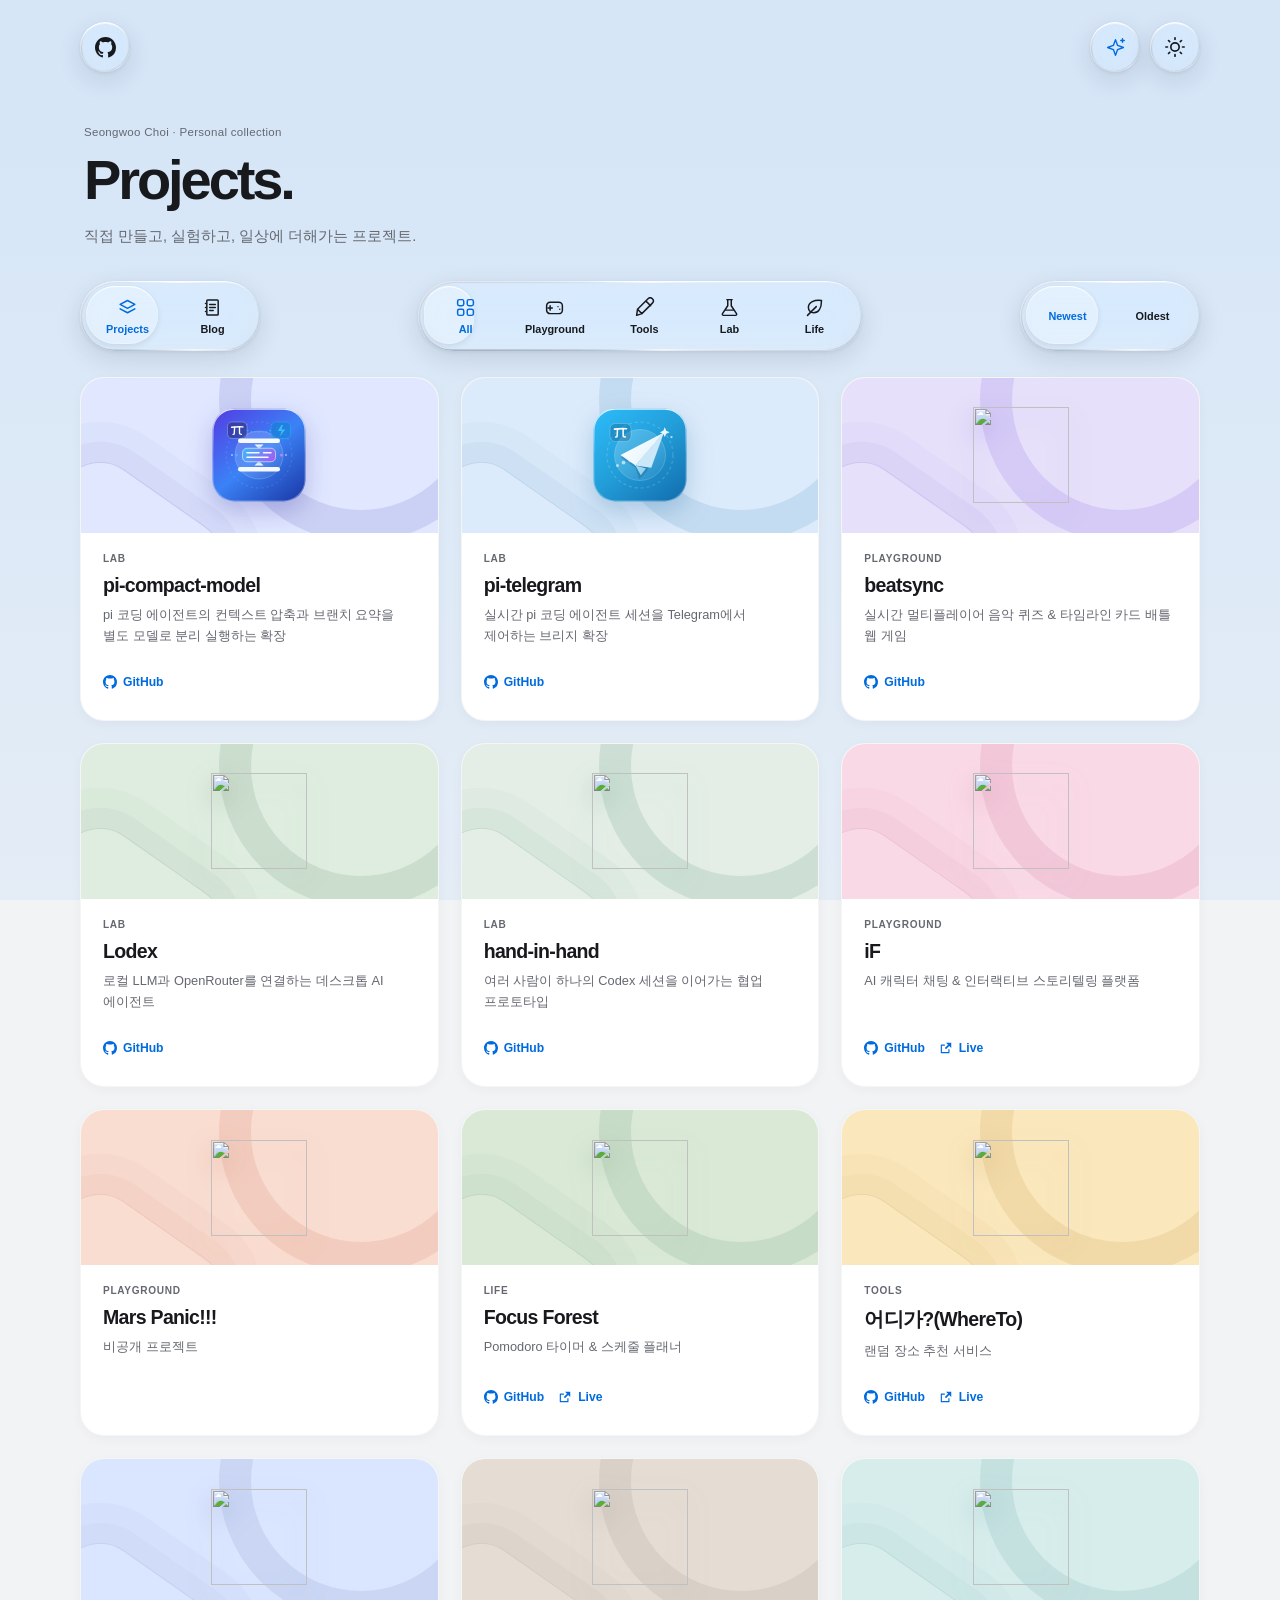
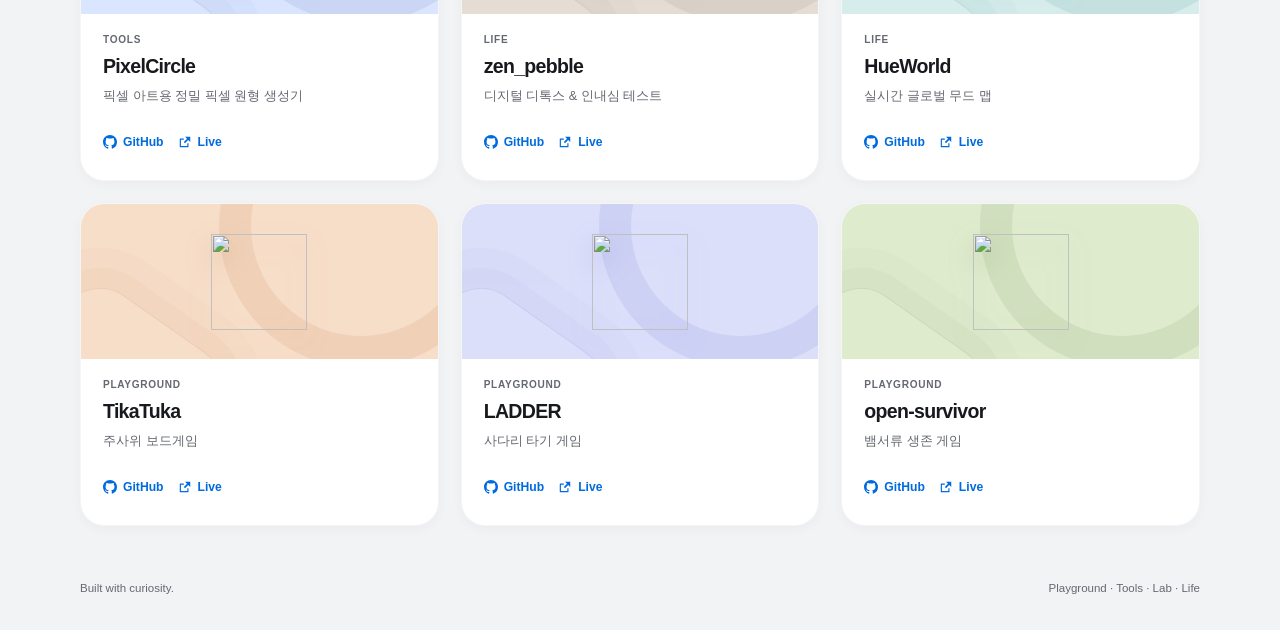
==== commit ae583eb4: "Add pi-compact-model to Lab projects and update icon list" ====
--- a/index.html
+++ b/index.html
@@ -321,6 +321,17 @@
 
 <main>
   <div class="grid" id="projects-view">
+  <div class="card" data-category="lab" data-date="2026-11-16">
+    <h2>pi-compact-model</h2>
+    <p class="desc">pi 코딩 에이전트의 컨텍스트 압축과 브랜치 요약을 별도 모델로 분리 실행하는 확장</p>
+    <div class="links">
+      <a href="https://github.com/sonic240612/pi-compact-model" target="_blank" rel="noopener">
+        <svg viewBox="0 0 16 16"><path d="M8 0C3.58 0 0 3.58 0 8c0 3.54 2.29 6.53 5.47 7.59.4.07.55-.17.55-.38 0-.19-.01-.82-.01-1.49-2.01.37-2.53-.49-2.69-.94-.09-.23-.48-.94-.82-1.13-.28-.15-.68-.52-.01-.53.63-.01 1.08.58 1.23.82.72 1.21 1.87.87 2.33.66.07-.52.28-.87.51-1.07-1.78-.2-3.64-.89-3.64-3.95 0-.87.31-1.59.82-2.15-.08-.2-.36-1.02.08-2.12 0 0 .67-.21 2.2.82.64-.18 1.32-.27 2-.27.68 0 1.36.09 2 .27 1.53-1.04 2.2-.82 2.2-.82.44 1.1.16 1.92.08 2.12.51.56.82 1.27.82 2.15 0 3.07-1.87 3.75-3.65 3.95.29.25.54.73.54 1.48 0 1.07-.01 1.93-.01 2.2 0 .21.15.46.55.38A8.013 8.013 0 0016 8c0-4.42-3.58-8-8-8z"/></svg>
+        GitHub
+      </a>
+    </div>
+  </div>
+
   <div class="card" data-category="lab" data-date="2026-11-12">
     <h2>pi-telegram</h2>
     <p class="desc">실시간 pi 코딩 에이전트 세션을 Telegram에서 제어하는 브리지 확장</p>
@@ -619,7 +630,8 @@
       'LADDER': ['ladder', '#dcdffa', '#666dc3'],
       'open-survivor': ['open-survivor', '#dfebcd', '#63834d'],
       'beatsync': ['beatsync', '#e6e0fa', '#5a32d1'],
-      'pi-telegram': ['pi-telegram', '#dcebfb', '#1d68a2']
+      'pi-telegram': ['pi-telegram', '#dcebfb', '#1d68a2'],
+      'pi-compact-model': ['pi-compact-model', '#e0e7ff', '#3730a3']
     };
     cards.forEach(function(card) {
       const category = card.dataset.category;
